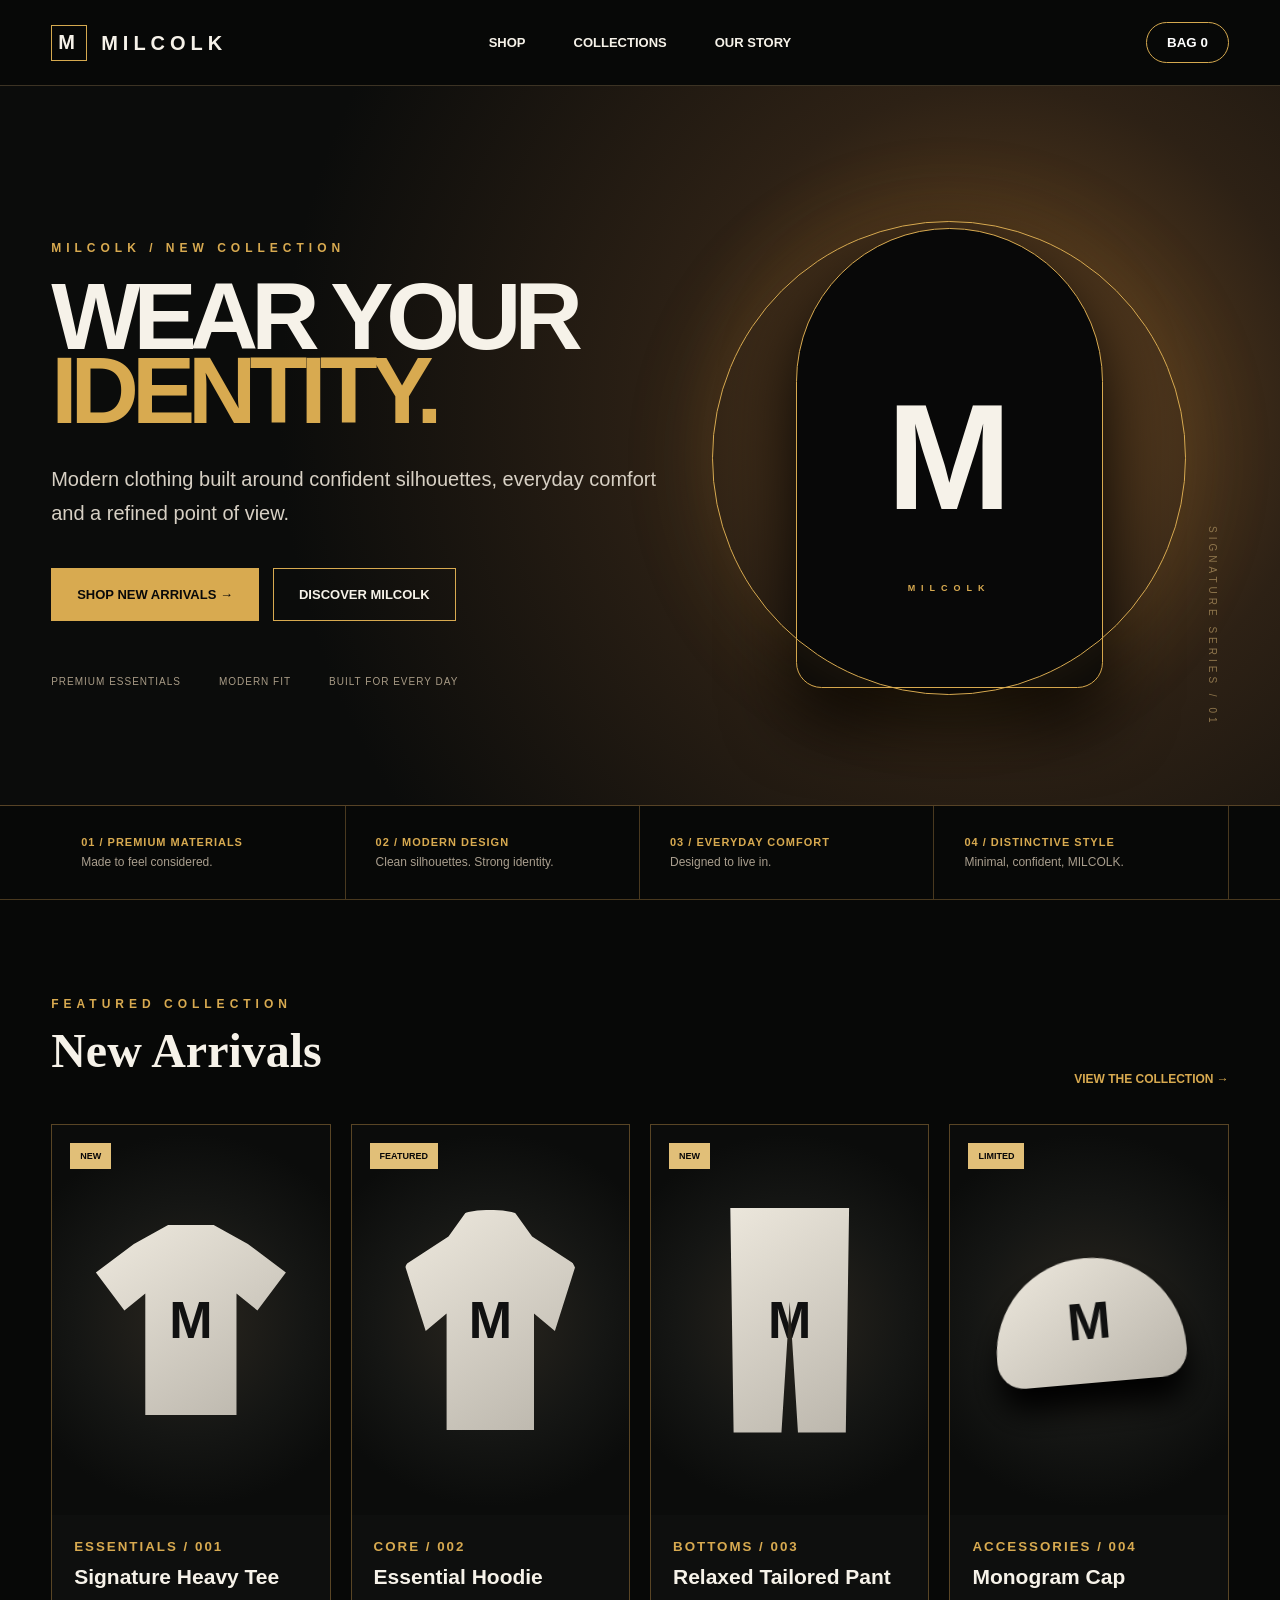
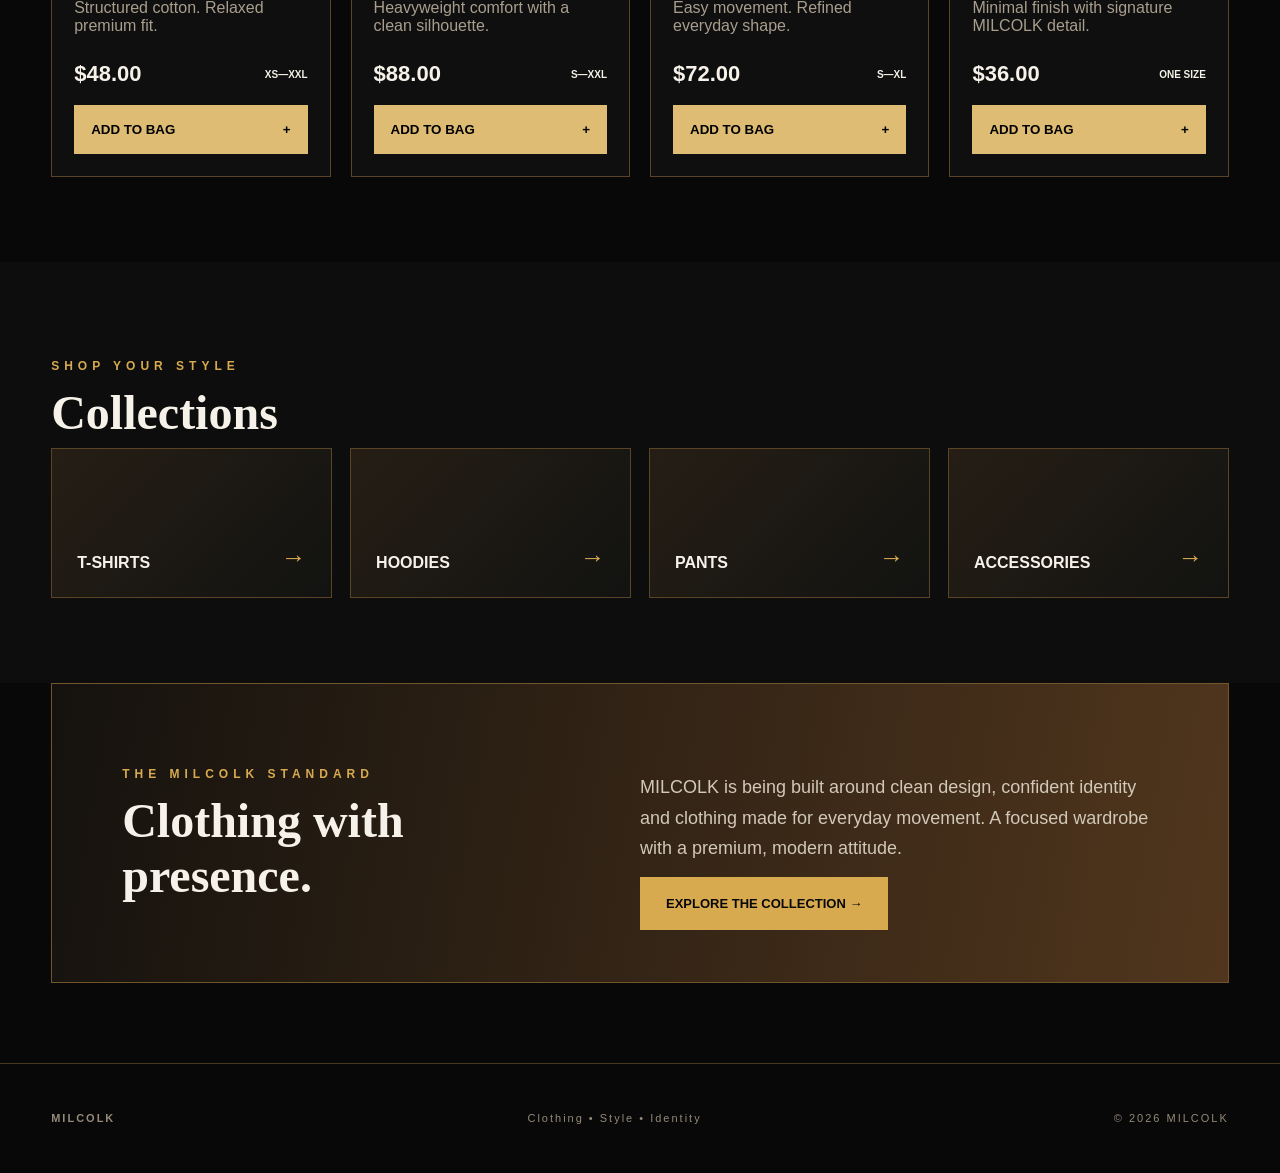
==== index.html @ 8164d114 "Add files via upload" ====
<!doctype html>
<html lang="en">
<head>
<meta charset="utf-8">
<meta name="viewport" content="width=device-width,initial-scale=1">
<title>MILCOLK — Clothing for a Brighter You</title>
<link rel="stylesheet" href="styles.css">
</head>
<body>
<header class="top">
  <a class="brand" href="#"><span>M</span>MILCOLK</a>
  <nav><a href="#shop">SHOP</a><a href="#collections">COLLECTIONS</a><a href="#story">OUR STORY</a></nav>
  <button class="bag">BAG <b id="bagCount">0</b></button>
</header>

<main>
<section class="hero">
  <div class="hero-copy">
    <p class="eyebrow">MILCOLK / NEW COLLECTION</p>
    <h1>WEAR YOUR<br><em>IDENTITY.</em></h1>
    <p class="lead">Modern clothing built around confident silhouettes, everyday comfort and a refined point of view.</p>
    <div class="actions"><a href="#shop" class="primary">SHOP NEW ARRIVALS →</a><a href="#story" class="secondary">DISCOVER MILCOLK</a></div>
    <div class="micro"><span>PREMIUM ESSENTIALS</span><span>MODERN FIT</span><span>BUILT FOR EVERY DAY</span></div>
  </div>
  <div class="hero-art"><div class="halo"></div><div class="monogram">M<small>MILCOLK</small></div><div class="vertical">SIGNATURE SERIES / 01</div></div>
</section>

<section class="benefits">
 <div><b>01 / PREMIUM MATERIALS</b><span>Made to feel considered.</span></div>
 <div><b>02 / MODERN DESIGN</b><span>Clean silhouettes. Strong identity.</span></div>
 <div><b>03 / EVERYDAY COMFORT</b><span>Designed to live in.</span></div>
 <div><b>04 / DISTINCTIVE STYLE</b><span>Minimal, confident, MILCOLK.</span></div>
</section>

<section id="shop" class="shop section">
 <div class="section-head"><div><p class="eyebrow">FEATURED COLLECTION</p><h2>New Arrivals</h2></div><a href="#collections">VIEW THE COLLECTION →</a></div>
 <div class="products">
  <article class="card"><div class="visual"><i>NEW</i><div class="garment tee"><b>M</b></div></div><div class="info"><small>ESSENTIALS / 001</small><h3>Signature Heavy Tee</h3><p>Structured cotton. Relaxed premium fit.</p><div class="price"><b>$48.00</b><span>XS—XXL</span></div><button class="add">ADD TO BAG <b>+</b></button></div></article>
  <article class="card"><div class="visual"><i>FEATURED</i><div class="garment hoodie"><b>M</b></div></div><div class="info"><small>CORE / 002</small><h3>Essential Hoodie</h3><p>Heavyweight comfort with a clean silhouette.</p><div class="price"><b>$88.00</b><span>S—XXL</span></div><button class="add">ADD TO BAG <b>+</b></button></div></article>
  <article class="card"><div class="visual"><i>NEW</i><div class="garment pants"><b>M</b></div></div><div class="info"><small>BOTTOMS / 003</small><h3>Relaxed Tailored Pant</h3><p>Easy movement. Refined everyday shape.</p><div class="price"><b>$72.00</b><span>S—XL</span></div><button class="add">ADD TO BAG <b>+</b></button></div></article>
  <article class="card"><div class="visual"><i>LIMITED</i><div class="garment cap"><b>M</b></div></div><div class="info"><small>ACCESSORIES / 004</small><h3>Monogram Cap</h3><p>Minimal finish with signature MILCOLK detail.</p><div class="price"><b>$36.00</b><span>ONE SIZE</span></div><button class="add">ADD TO BAG <b>+</b></button></div></article>
 </div>
</section>

<section id="collections" class="collections section">
 <p class="eyebrow">SHOP YOUR STYLE</p><h2>Collections</h2>
 <div class="collection-grid"><a>T-SHIRTS <span>→</span></a><a>HOODIES <span>→</span></a><a>PANTS <span>→</span></a><a>ACCESSORIES <span>→</span></a></div>
</section>

<section id="story" class="story section">
 <div><p class="eyebrow">THE MILCOLK STANDARD</p><h2>Clothing with<br>presence.</h2></div>
 <div><p>MILCOLK is being built around clean design, confident identity and clothing made for everyday movement. A focused wardrobe with a premium, modern attitude.</p><a href="#shop" class="primary">EXPLORE THE COLLECTION →</a></div>
</section>
</main>

<footer><b>MILCOLK</b><span>Clothing • Style • Identity</span><span>© 2026 MILCOLK</span></footer>
<script src="script.js"></script>
</body>
</html>
---- styles.css ----
*{box-sizing:border-box}html{scroll-behavior:smooth}body{margin:0;background:#070807;color:#f6f2e9;font-family:Arial,Helvetica,sans-serif}a{color:inherit;text-decoration:none}.top{height:86px;padding:0 4vw;display:grid;grid-template-columns:1fr auto 1fr;align-items:center;border-bottom:1px solid #3c3324;background:#070807;position:sticky;top:0;z-index:20}.brand{font-weight:900;letter-spacing:5px;font-size:20px}.brand span{display:inline-grid;place-items:center;width:36px;height:36px;border:1px solid #d5a94f;margin-right:14px}.top nav{display:flex;gap:48px;font-size:13px;font-weight:900}.bag{justify-self:end;background:transparent;border:1px solid #d5a94f;color:#fff;border-radius:30px;padding:12px 20px;font-weight:900}.hero{min-height:720px;display:grid;grid-template-columns:1.05fr .95fr;background:radial-gradient(circle at 78% 45%,#6a4823 0,#2d2115 30%,#0b0c0b 67%);border-bottom:1px solid #574326;padding:80px 4vw 55px}.hero-copy{align-self:center;max-width:900px}.eyebrow{color:#d8aa50;letter-spacing:5px;font-weight:900;font-size:12px}.hero h1{font-size:clamp(70px,7.4vw,150px);line-height:.78;margin:25px 0 35px;letter-spacing:-7px}.hero h1 em{color:#d8aa50;font-style:normal}.lead{font-size:20px;line-height:1.7;max-width:690px;color:#d7d0c4}.actions{display:flex;gap:14px;margin-top:38px}.primary,.secondary{padding:18px 25px;font-weight:900;font-size:13px;border:1px solid #d8aa50}.primary{background:#d8aa50;color:#090909}.micro{display:flex;gap:38px;margin-top:55px;font-size:10px;color:#a89b86;letter-spacing:1px}.hero-art{position:relative;display:grid;place-items:center;min-height:520px}.halo{position:absolute;width:min(37vw,590px);aspect-ratio:1;border:1px solid #d8aa50;border-radius:50%;box-shadow:0 0 90px #b1772633}.monogram{width:min(24vw,360px);height:min(36vw,500px);max-height:500px;border:1px solid #d8aa50;border-radius:180px 180px 30px 30px;background:#080808;display:grid;place-items:center;font-size:150px;font-weight:900;box-shadow:0 30px 70px #000}.monogram small{position:absolute;margin-top:260px;color:#d8aa50;font-size:9px;letter-spacing:6px}.vertical{position:absolute;right:2%;bottom:4%;writing-mode:vertical-rl;color:#8e754c;font-size:10px;letter-spacing:4px}.benefits{display:grid;grid-template-columns:repeat(4,1fr);padding:0 4vw;border-bottom:1px solid #49391f}.benefits div{padding:30px;border-right:1px solid #49391f}.benefits b{display:block;color:#d8aa50;font-size:11px;letter-spacing:1px}.benefits span{display:block;margin-top:7px;color:#a99e8e;font-size:12px}.section{padding:85px 4vw}.section-head{display:flex;align-items:end;justify-content:space-between;margin-bottom:38px}.section h2{font-family:Georgia,serif;font-size:48px;margin:8px 0}.section-head>a{color:#d8aa50;font-size:12px;font-weight:900}.products{display:grid;grid-template-columns:repeat(4,1fr);gap:20px}.card{border:1px solid #594525;background:#0e0f0e;min-width:0}.visual{height:390px;background:radial-gradient(circle,#2a261f 0,#151614 48%,#0b0c0b 78%);position:relative;display:grid;place-items:center;overflow:hidden}.visual i{position:absolute;left:18px;top:18px;background:#e1bf78;color:#080808;font-style:normal;font-weight:900;font-size:9px;padding:8px 10px}.garment{display:grid;place-items:center;background:linear-gradient(145deg,#eee9de,#b9b4aa);color:#111;filter:drop-shadow(0 24px 15px #000);font-size:52px;font-weight:900}.tee{width:190px;height:190px;clip-path:polygon(20% 10%,38% 0,62% 0,80% 10%,100% 25%,85% 45%,74% 36%,74% 100%,26% 100%,26% 36%,15% 45%,0 25%)}.hoodie{width:190px;height:220px;border-radius:48% 48% 12% 12%;clip-path:polygon(28% 12%,38% 0,62% 0,72% 12%,95% 25%,84% 55%,73% 47%,73% 100%,27% 100%,27% 47%,16% 55%,5% 25%)}.pants{width:165px;height:225px;clip-path:polygon(14% 0,86% 0,84% 100%,55% 100%,50% 42%,45% 100%,16% 100%)}.cap{width:190px;height:125px;border-radius:100px 100px 28px 28px;transform:rotate(-5deg)}.info{padding:22px}.info small{color:#d8aa50;font-weight:900;letter-spacing:2px}.info h3{font-size:21px;margin:10px 0}.info p{color:#a99e8e;min-height:38px;margin:0 0 24px}.price{display:flex;justify-content:space-between;align-items:center;font-size:22px}.price span{font-size:10px;font-weight:900}.add{width:100%;margin-top:18px;padding:17px;background:#dfbc73;border:0;font-weight:900;display:flex;justify-content:space-between;cursor:pointer}.collections{background:#0c0d0c}.collection-grid{display:grid;grid-template-columns:repeat(4,1fr);gap:18px}.collection-grid a{height:150px;border:1px solid #594525;background:linear-gradient(135deg,#261e15,#121311);display:flex;align-items:end;justify-content:space-between;padding:25px;font-weight:900}.collection-grid span{color:#d8aa50;font-size:25px}.story{margin:0 4vw 80px;padding:70px;background:linear-gradient(100deg,#15120e,#51361d);border:1px solid #72552b;display:grid;grid-template-columns:1fr 1fr;align-items:center}.story p:not(.eyebrow){font-size:18px;line-height:1.7;color:#d1c8b8;margin-bottom:30px}footer{height:110px;border-top:1px solid #49391f;padding:0 4vw;display:flex;align-items:center;justify-content:space-between;color:#958a79;font-size:11px;letter-spacing:2px}
@media(max-width:1050px){.hero{grid-template-columns:1fr;min-height:auto}.hero-art{min-height:450px}.halo{width:430px}.monogram{width:280px;height:390px}.products{grid-template-columns:repeat(2,1fr)}.benefits{grid-template-columns:repeat(2,1fr)}}
@media(max-width:650px){.top{grid-template-columns:1fr auto;height:72px}.top nav{display:none}.hero{padding-top:55px}.hero h1{font-size:58px;letter-spacing:-3px}.hero-art{min-height:360px}.halo{width:310px}.monogram{width:200px;height:290px;font-size:95px}.monogram small{margin-top:170px}.micro{flex-wrap:wrap}.benefits,.products,.collection-grid,.story{grid-template-columns:1fr}.visual{height:360px}.section{padding:60px 5vw}.story{margin:0 5vw 50px;padding:38px 25px}.section h2{font-size:38px}.section-head{align-items:start}.section-head>a{margin-top:18px}footer{height:auto;padding:30px 5vw;gap:18px;flex-direction:column;align-items:start}}
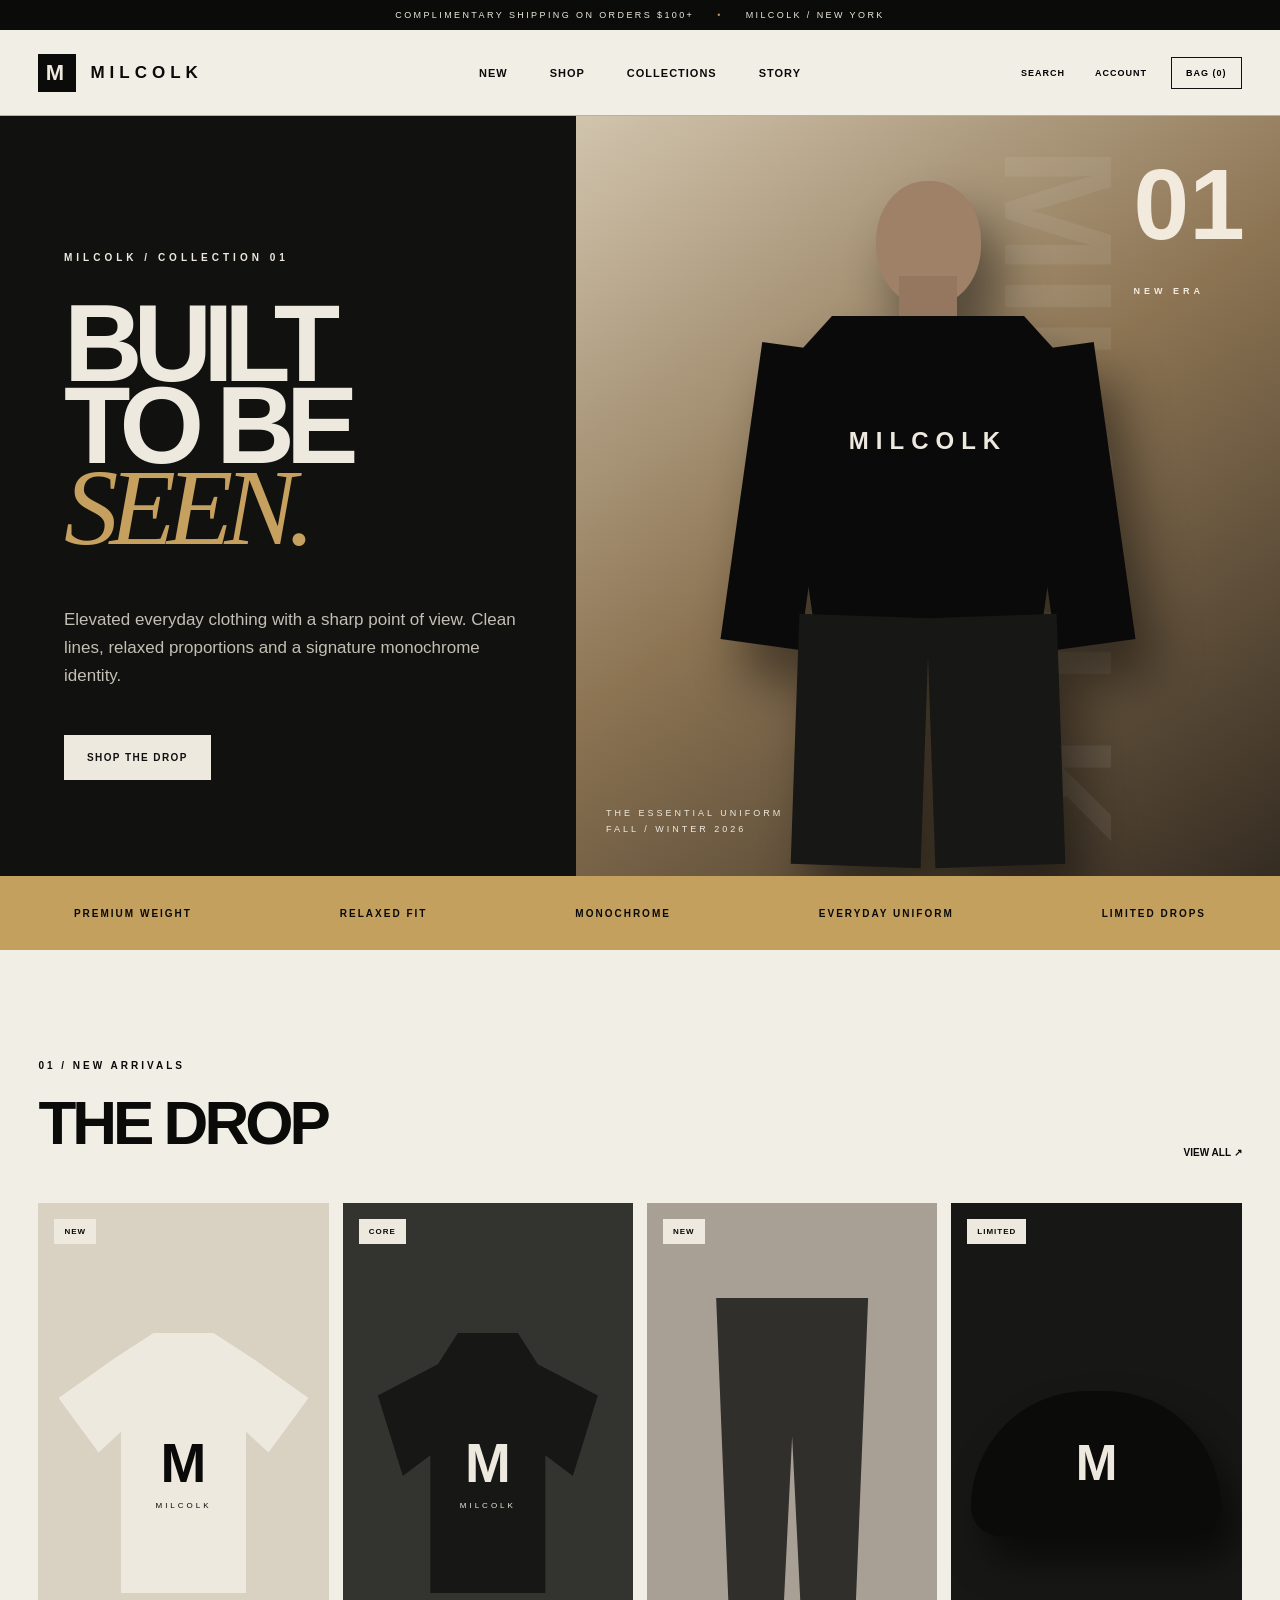
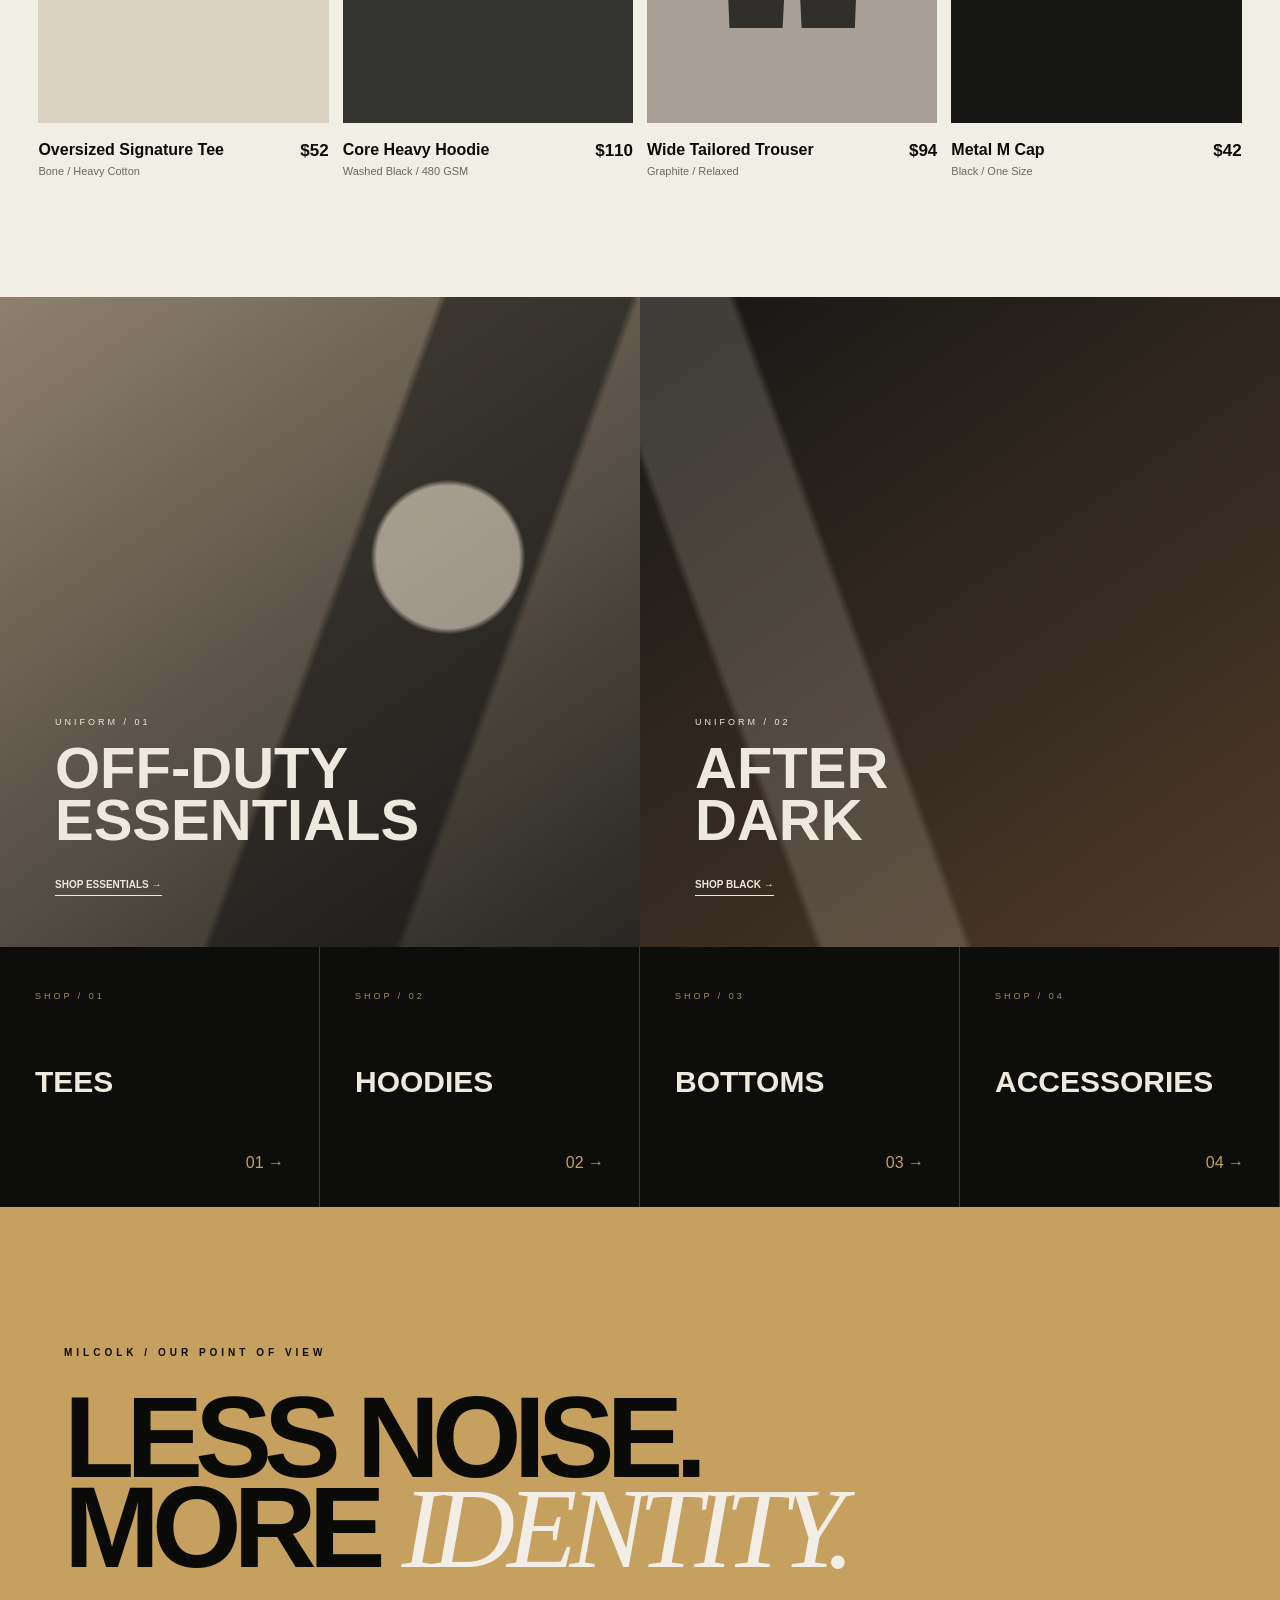
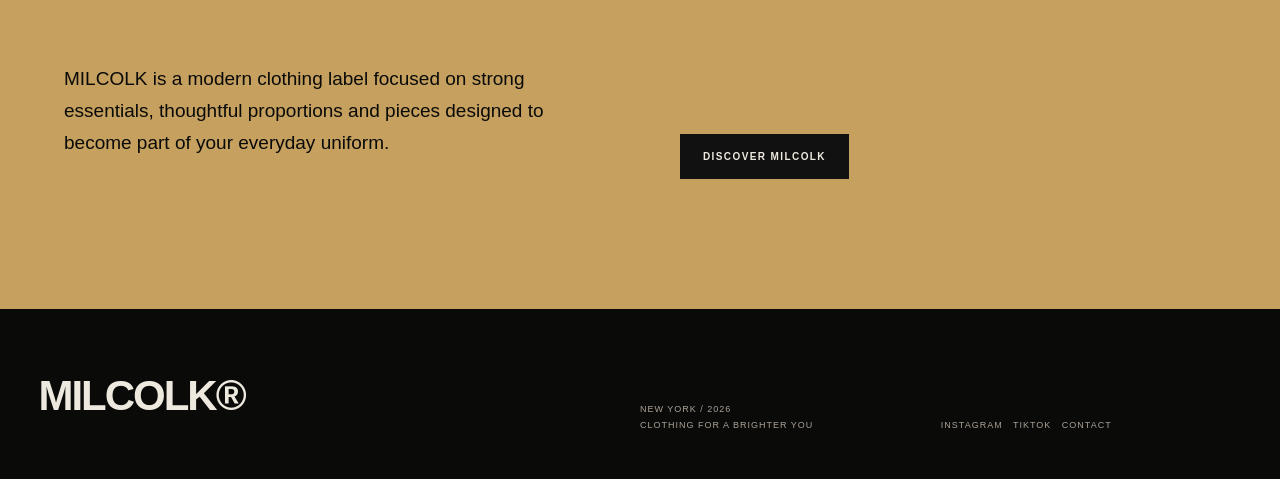
==== commit d67fdd19: "Add files via upload" ====
--- a/index.html
+++ b/index.html
@@ -1,59 +1,66 @@
 <!doctype html>
 <html lang="en">
 <head>
-<meta charset="utf-8">
-<meta name="viewport" content="width=device-width,initial-scale=1">
+<meta charset="utf-8"><meta name="viewport" content="width=device-width,initial-scale=1">
 <title>MILCOLK — Clothing for a Brighter You</title>
 <link rel="stylesheet" href="styles.css">
 </head>
 <body>
-<header class="top">
-  <a class="brand" href="#"><span>M</span>MILCOLK</a>
-  <nav><a href="#shop">SHOP</a><a href="#collections">COLLECTIONS</a><a href="#story">OUR STORY</a></nav>
-  <button class="bag">BAG <b id="bagCount">0</b></button>
+<div class="announce">COMPLIMENTARY SHIPPING ON ORDERS $100+ <span>•</span> MILCOLK / NEW YORK</div>
+<header>
+<a class="logo" href="#"><b>M</b><span>MILCOLK</span></a>
+<nav><a href="#new">NEW</a><a href="#shop">SHOP</a><a href="#collection">COLLECTIONS</a><a href="#story">STORY</a></nav>
+<div class="tools"><button>SEARCH</button><button>ACCOUNT</button><button class="cart">BAG (<span id="count">0</span>)</button></div>
 </header>
 
 <main>
-<section class="hero">
-  <div class="hero-copy">
-    <p class="eyebrow">MILCOLK / NEW COLLECTION</p>
-    <h1>WEAR YOUR<br><em>IDENTITY.</em></h1>
-    <p class="lead">Modern clothing built around confident silhouettes, everyday comfort and a refined point of view.</p>
-    <div class="actions"><a href="#shop" class="primary">SHOP NEW ARRIVALS →</a><a href="#story" class="secondary">DISCOVER MILCOLK</a></div>
-    <div class="micro"><span>PREMIUM ESSENTIALS</span><span>MODERN FIT</span><span>BUILT FOR EVERY DAY</span></div>
-  </div>
-  <div class="hero-art"><div class="halo"></div><div class="monogram">M<small>MILCOLK</small></div><div class="vertical">SIGNATURE SERIES / 01</div></div>
+<section class="campaign">
+<div class="campaign-copy">
+<p class="kicker">MILCOLK / COLLECTION 01</p>
+<h1>BUILT<br>TO BE<br><i>SEEN.</i></h1>
+<p class="intro">Elevated everyday clothing with a sharp point of view. Clean lines, relaxed proportions and a signature monochrome identity.</p>
+<a class="cta light" href="#new">SHOP THE DROP</a>
+</div>
+<div class="campaign-photo">
+<div class="model">
+<div class="head"></div><div class="neck"></div><div class="torso"><span>MILCOLK</span></div><div class="arm a"></div><div class="arm b"></div><div class="leg l"></div><div class="leg r"></div>
+</div>
+<div class="stamp">01<br><small>NEW ERA</small></div>
+<p class="photo-caption">THE ESSENTIAL UNIFORM<br>FALL / WINTER 2026</p>
+</div>
 </section>
 
-<section class="benefits">
- <div><b>01 / PREMIUM MATERIALS</b><span>Made to feel considered.</span></div>
- <div><b>02 / MODERN DESIGN</b><span>Clean silhouettes. Strong identity.</span></div>
- <div><b>03 / EVERYDAY COMFORT</b><span>Designed to live in.</span></div>
- <div><b>04 / DISTINCTIVE STYLE</b><span>Minimal, confident, MILCOLK.</span></div>
+<section class="ticker"><span>PREMIUM WEIGHT</span><span>RELAXED FIT</span><span>MONOCHROME</span><span>EVERYDAY UNIFORM</span><span>LIMITED DROPS</span></section>
+
+<section id="new" class="editorial">
+<div class="section-title"><p>01 / NEW ARRIVALS</p><h2>THE DROP</h2><a href="#shop">VIEW ALL ↗</a></div>
+<div class="product-grid">
+<article class="product"><div class="product-img cream"><span class="tag">NEW</span><div class="shirt"><b>M</b><small>MILCOLK</small></div><button class="quick">QUICK ADD +</button></div><div class="meta"><div><h3>Oversized Signature Tee</h3><p>Bone / Heavy Cotton</p></div><b>$52</b></div></article>
+<article class="product"><div class="product-img charcoal"><span class="tag">CORE</span><div class="hood"><b>M</b><small>MILCOLK</small></div><button class="quick">QUICK ADD +</button></div><div class="meta"><div><h3>Core Heavy Hoodie</h3><p>Washed Black / 480 GSM</p></div><b>$110</b></div></article>
+<article class="product"><div class="product-img stone"><span class="tag">NEW</span><div class="trouser"></div><button class="quick">QUICK ADD +</button></div><div class="meta"><div><h3>Wide Tailored Trouser</h3><p>Graphite / Relaxed</p></div><b>$94</b></div></article>
+<article class="product"><div class="product-img black"><span class="tag">LIMITED</span><div class="capshape"><b>M</b></div><button class="quick">QUICK ADD +</button></div><div class="meta"><div><h3>Metal M Cap</h3><p>Black / One Size</p></div><b>$42</b></div></article>
+</div>
 </section>
 
-<section id="shop" class="shop section">
- <div class="section-head"><div><p class="eyebrow">FEATURED COLLECTION</p><h2>New Arrivals</h2></div><a href="#collections">VIEW THE COLLECTION →</a></div>
- <div class="products">
-  <article class="card"><div class="visual"><i>NEW</i><div class="garment tee"><b>M</b></div></div><div class="info"><small>ESSENTIALS / 001</small><h3>Signature Heavy Tee</h3><p>Structured cotton. Relaxed premium fit.</p><div class="price"><b>$48.00</b><span>XS—XXL</span></div><button class="add">ADD TO BAG <b>+</b></button></div></article>
-  <article class="card"><div class="visual"><i>FEATURED</i><div class="garment hoodie"><b>M</b></div></div><div class="info"><small>CORE / 002</small><h3>Essential Hoodie</h3><p>Heavyweight comfort with a clean silhouette.</p><div class="price"><b>$88.00</b><span>S—XXL</span></div><button class="add">ADD TO BAG <b>+</b></button></div></article>
-  <article class="card"><div class="visual"><i>NEW</i><div class="garment pants"><b>M</b></div></div><div class="info"><small>BOTTOMS / 003</small><h3>Relaxed Tailored Pant</h3><p>Easy movement. Refined everyday shape.</p><div class="price"><b>$72.00</b><span>S—XL</span></div><button class="add">ADD TO BAG <b>+</b></button></div></article>
-  <article class="card"><div class="visual"><i>LIMITED</i><div class="garment cap"><b>M</b></div></div><div class="info"><small>ACCESSORIES / 004</small><h3>Monogram Cap</h3><p>Minimal finish with signature MILCOLK detail.</p><div class="price"><b>$36.00</b><span>ONE SIZE</span></div><button class="add">ADD TO BAG <b>+</b></button></div></article>
- </div>
+<section id="collection" class="split">
+<div class="look one"><div class="look-copy"><p>UNIFORM / 01</p><h2>OFF-DUTY<br>ESSENTIALS</h2><a href="#shop">SHOP ESSENTIALS →</a></div></div>
+<div class="look two"><div class="look-copy"><p>UNIFORM / 02</p><h2>AFTER<br>DARK</h2><a href="#shop">SHOP BLACK →</a></div></div>
 </section>
 
-<section id="collections" class="collections section">
- <p class="eyebrow">SHOP YOUR STYLE</p><h2>Collections</h2>
- <div class="collection-grid"><a>T-SHIRTS <span>→</span></a><a>HOODIES <span>→</span></a><a>PANTS <span>→</span></a><a>ACCESSORIES <span>→</span></a></div>
+<section id="shop" class="categories">
+<div><p>SHOP / 01</p><h3>TEES</h3><span>01 →</span></div>
+<div><p>SHOP / 02</p><h3>HOODIES</h3><span>02 →</span></div>
+<div><p>SHOP / 03</p><h3>BOTTOMS</h3><span>03 →</span></div>
+<div><p>SHOP / 04</p><h3>ACCESSORIES</h3><span>04 →</span></div>
 </section>
 
-<section id="story" class="story section">
- <div><p class="eyebrow">THE MILCOLK STANDARD</p><h2>Clothing with<br>presence.</h2></div>
- <div><p>MILCOLK is being built around clean design, confident identity and clothing made for everyday movement. A focused wardrobe with a premium, modern attitude.</p><a href="#shop" class="primary">EXPLORE THE COLLECTION →</a></div>
+<section id="story" class="manifesto">
+<p class="kicker">MILCOLK / OUR POINT OF VIEW</p>
+<h2>LESS NOISE.<br>MORE <i>IDENTITY.</i></h2>
+<div class="manifesto-bottom"><p>MILCOLK is a modern clothing label focused on strong essentials, thoughtful proportions and pieces designed to become part of your everyday uniform.</p><a class="cta dark" href="#new">DISCOVER MILCOLK</a></div>
 </section>
 </main>
 
-<footer><b>MILCOLK</b><span>Clothing • Style • Identity</span><span>© 2026 MILCOLK</span></footer>
+<footer><div class="footer-logo">MILCOLK®</div><div>NEW YORK / 2026<br>CLOTHING FOR A BRIGHTER YOU</div><div>INSTAGRAM &nbsp; TIKTOK &nbsp; CONTACT</div></footer>
 <script src="script.js"></script>
-</body>
-</html>+</body></html>
--- a/styles.css
+++ b/styles.css
@@ -1,3 +1,3 @@
-*{box-sizing:border-box}html{scroll-behavior:smooth}body{margin:0;background:#070807;color:#f6f2e9;font-family:Arial,Helvetica,sans-serif}a{color:inherit;text-decoration:none}.top{height:86px;padding:0 4vw;display:grid;grid-template-columns:1fr auto 1fr;align-items:center;border-bottom:1px solid #3c3324;background:#070807;position:sticky;top:0;z-index:20}.brand{font-weight:900;letter-spacing:5px;font-size:20px}.brand span{display:inline-grid;place-items:center;width:36px;height:36px;border:1px solid #d5a94f;margin-right:14px}.top nav{display:flex;gap:48px;font-size:13px;font-weight:900}.bag{justify-self:end;background:transparent;border:1px solid #d5a94f;color:#fff;border-radius:30px;padding:12px 20px;font-weight:900}.hero{min-height:720px;display:grid;grid-template-columns:1.05fr .95fr;background:radial-gradient(circle at 78% 45%,#6a4823 0,#2d2115 30%,#0b0c0b 67%);border-bottom:1px solid #574326;padding:80px 4vw 55px}.hero-copy{align-self:center;max-width:900px}.eyebrow{color:#d8aa50;letter-spacing:5px;font-weight:900;font-size:12px}.hero h1{font-size:clamp(70px,7.4vw,150px);line-height:.78;margin:25px 0 35px;letter-spacing:-7px}.hero h1 em{color:#d8aa50;font-style:normal}.lead{font-size:20px;line-height:1.7;max-width:690px;color:#d7d0c4}.actions{display:flex;gap:14px;margin-top:38px}.primary,.secondary{padding:18px 25px;font-weight:900;font-size:13px;border:1px solid #d8aa50}.primary{background:#d8aa50;color:#090909}.micro{display:flex;gap:38px;margin-top:55px;font-size:10px;color:#a89b86;letter-spacing:1px}.hero-art{position:relative;display:grid;place-items:center;min-height:520px}.halo{position:absolute;width:min(37vw,590px);aspect-ratio:1;border:1px solid #d8aa50;border-radius:50%;box-shadow:0 0 90px #b1772633}.monogram{width:min(24vw,360px);height:min(36vw,500px);max-height:500px;border:1px solid #d8aa50;border-radius:180px 180px 30px 30px;background:#080808;display:grid;place-items:center;font-size:150px;font-weight:900;box-shadow:0 30px 70px #000}.monogram small{position:absolute;margin-top:260px;color:#d8aa50;font-size:9px;letter-spacing:6px}.vertical{position:absolute;right:2%;bottom:4%;writing-mode:vertical-rl;color:#8e754c;font-size:10px;letter-spacing:4px}.benefits{display:grid;grid-template-columns:repeat(4,1fr);padding:0 4vw;border-bottom:1px solid #49391f}.benefits div{padding:30px;border-right:1px solid #49391f}.benefits b{display:block;color:#d8aa50;font-size:11px;letter-spacing:1px}.benefits span{display:block;margin-top:7px;color:#a99e8e;font-size:12px}.section{padding:85px 4vw}.section-head{display:flex;align-items:end;justify-content:space-between;margin-bottom:38px}.section h2{font-family:Georgia,serif;font-size:48px;margin:8px 0}.section-head>a{color:#d8aa50;font-size:12px;font-weight:900}.products{display:grid;grid-template-columns:repeat(4,1fr);gap:20px}.card{border:1px solid #594525;background:#0e0f0e;min-width:0}.visual{height:390px;background:radial-gradient(circle,#2a261f 0,#151614 48%,#0b0c0b 78%);position:relative;display:grid;place-items:center;overflow:hidden}.visual i{position:absolute;left:18px;top:18px;background:#e1bf78;color:#080808;font-style:normal;font-weight:900;font-size:9px;padding:8px 10px}.garment{display:grid;place-items:center;background:linear-gradient(145deg,#eee9de,#b9b4aa);color:#111;filter:drop-shadow(0 24px 15px #000);font-size:52px;font-weight:900}.tee{width:190px;height:190px;clip-path:polygon(20% 10%,38% 0,62% 0,80% 10%,100% 25%,85% 45%,74% 36%,74% 100%,26% 100%,26% 36%,15% 45%,0 25%)}.hoodie{width:190px;height:220px;border-radius:48% 48% 12% 12%;clip-path:polygon(28% 12%,38% 0,62% 0,72% 12%,95% 25%,84% 55%,73% 47%,73% 100%,27% 100%,27% 47%,16% 55%,5% 25%)}.pants{width:165px;height:225px;clip-path:polygon(14% 0,86% 0,84% 100%,55% 100%,50% 42%,45% 100%,16% 100%)}.cap{width:190px;height:125px;border-radius:100px 100px 28px 28px;transform:rotate(-5deg)}.info{padding:22px}.info small{color:#d8aa50;font-weight:900;letter-spacing:2px}.info h3{font-size:21px;margin:10px 0}.info p{color:#a99e8e;min-height:38px;margin:0 0 24px}.price{display:flex;justify-content:space-between;align-items:center;font-size:22px}.price span{font-size:10px;font-weight:900}.add{width:100%;margin-top:18px;padding:17px;background:#dfbc73;border:0;font-weight:900;display:flex;justify-content:space-between;cursor:pointer}.collections{background:#0c0d0c}.collection-grid{display:grid;grid-template-columns:repeat(4,1fr);gap:18px}.collection-grid a{height:150px;border:1px solid #594525;background:linear-gradient(135deg,#261e15,#121311);display:flex;align-items:end;justify-content:space-between;padding:25px;font-weight:900}.collection-grid span{color:#d8aa50;font-size:25px}.story{margin:0 4vw 80px;padding:70px;background:linear-gradient(100deg,#15120e,#51361d);border:1px solid #72552b;display:grid;grid-template-columns:1fr 1fr;align-items:center}.story p:not(.eyebrow){font-size:18px;line-height:1.7;color:#d1c8b8;margin-bottom:30px}footer{height:110px;border-top:1px solid #49391f;padding:0 4vw;display:flex;align-items:center;justify-content:space-between;color:#958a79;font-size:11px;letter-spacing:2px}
-@media(max-width:1050px){.hero{grid-template-columns:1fr;min-height:auto}.hero-art{min-height:450px}.halo{width:430px}.monogram{width:280px;height:390px}.products{grid-template-columns:repeat(2,1fr)}.benefits{grid-template-columns:repeat(2,1fr)}}
-@media(max-width:650px){.top{grid-template-columns:1fr auto;height:72px}.top nav{display:none}.hero{padding-top:55px}.hero h1{font-size:58px;letter-spacing:-3px}.hero-art{min-height:360px}.halo{width:310px}.monogram{width:200px;height:290px;font-size:95px}.monogram small{margin-top:170px}.micro{flex-wrap:wrap}.benefits,.products,.collection-grid,.story{grid-template-columns:1fr}.visual{height:360px}.section{padding:60px 5vw}.story{margin:0 5vw 50px;padding:38px 25px}.section h2{font-size:38px}.section-head{align-items:start}.section-head>a{margin-top:18px}footer{height:auto;padding:30px 5vw;gap:18px;flex-direction:column;align-items:start}}
+*{box-sizing:border-box}html{scroll-behavior:smooth}body{margin:0;background:#f1eee6;color:#0a0a09;font-family:Arial,Helvetica,sans-serif}a{text-decoration:none;color:inherit}.announce{height:30px;background:#0b0b0a;color:#eee9df;text-align:center;font-size:9px;letter-spacing:2.4px;padding:10px}.announce span{margin:0 18px;color:#b69252}header{height:86px;padding:0 3vw;display:grid;grid-template-columns:1fr auto 1fr;align-items:center;background:#f1eee6;border-bottom:1px solid #b9b2a4;position:sticky;top:0;z-index:50}.logo{display:flex;align-items:center;gap:14px;font-weight:900;letter-spacing:5px;font-size:17px}.logo b{width:38px;height:38px;background:#0b0b0a;color:#eee9df;display:grid;place-items:center;font-size:22px}nav{display:flex;gap:42px;font-size:11px;font-weight:900;letter-spacing:1px}.tools{justify-self:end;display:flex;gap:18px}.tools button{border:0;background:none;font-size:9px;font-weight:900;letter-spacing:1px}.cart{border:1px solid #111!important;padding:10px 14px!important}.campaign{min-height:760px;display:grid;grid-template-columns:45% 55%;background:#11110f;color:#eee9df}.campaign-copy{padding:90px 3vw 60px 5vw;display:flex;flex-direction:column;justify-content:center}.kicker{font-size:10px;font-weight:900;letter-spacing:4px}.campaign h1{font-size:clamp(86px,8.5vw,168px);line-height:.75;letter-spacing:-9px;margin:30px 0 40px}.campaign h1 i,.manifesto h2 i{font-family:Georgia,serif;font-weight:400;color:#c5a05e}.intro{font-size:17px;line-height:1.65;max-width:560px;color:#c4bfb4}.cta{display:inline-block;width:max-content;padding:17px 23px;font-size:10px;font-weight:900;letter-spacing:1.4px;margin-top:28px}.cta.light{background:#eee9df;color:#111}.cta.dark{background:#111;color:#eee9df}.campaign-photo{position:relative;overflow:hidden;background:linear-gradient(145deg,#d1c4ad 0,#8c7453 48%,#352c22 100%);display:grid;place-items:center}.campaign-photo:before{content:"MILCOLK";position:absolute;font-size:12vw;font-weight:900;color:#ffffff12;transform:rotate(90deg);right:-10vw}.model{position:relative;width:390px;height:650px;filter:drop-shadow(20px 35px 25px #0007)}.head{position:absolute;width:105px;height:125px;border-radius:48%;background:#9e8166;left:143px;top:10px}.neck{position:absolute;width:58px;height:60px;background:#95775f;left:166px;top:105px}.torso{position:absolute;width:300px;height:330px;background:#0a0a0a;left:45px;top:145px;clip-path:polygon(18% 0,82% 0,100% 18%,87% 100%,13% 100%,0 18%);display:grid;place-items:center;color:#eee9df;font-size:24px;font-weight:900;letter-spacing:7px}.torso span{margin-top:-80px}.arm{position:absolute;width:80px;height:300px;background:#0a0a0a;top:175px}.arm.a{left:8px;transform:rotate(8deg)}.arm.b{right:8px;transform:rotate(-8deg)}.leg{position:absolute;width:130px;height:250px;background:#171715;top:445px}.leg.l{left:62px;transform:rotate(2deg)}.leg.r{right:62px;transform:rotate(-2deg)}.stamp{position:absolute;right:5%;top:8%;font-size:100px;font-weight:900;line-height:.55;color:#f2eadc}.stamp small{font-size:9px;letter-spacing:4px}.photo-caption{position:absolute;bottom:30px;left:30px;font-size:9px;letter-spacing:3px;line-height:1.7}.ticker{height:74px;background:#c4a05f;display:flex;align-items:center;justify-content:space-around;font-size:10px;font-weight:900;letter-spacing:2px}.editorial{padding:100px 3vw 120px;background:#f1eee6}.section-title{display:grid;grid-template-columns:1fr auto;align-items:end;margin-bottom:45px}.section-title p{grid-column:1;font-size:10px;letter-spacing:3px;font-weight:900}.section-title h2{font-size:62px;letter-spacing:-4px;margin:6px 0 0}.section-title a{grid-column:2;grid-row:1/3;font-size:10px;font-weight:900}.product-grid{display:grid;grid-template-columns:repeat(4,1fr);gap:14px}.product-img{height:520px;position:relative;display:grid;place-items:center;overflow:hidden}.cream{background:#d9d1c2}.charcoal{background:#333330}.stone{background:#a8a095}.black{background:#171716}.tag{position:absolute;left:16px;top:16px;background:#eee9df;padding:8px 10px;font-size:8px;font-weight:900;letter-spacing:1px}.shirt,.hood{width:250px;height:260px;background:#eee9df;display:grid;place-items:center;clip-path:polygon(22% 10%,38% 0,62% 0,78% 10%,100% 25%,84% 46%,75% 38%,75% 100%,25% 100%,25% 38%,16% 46%,0 25%);filter:drop-shadow(15px 25px 18px #0005);font-size:55px}.shirt small,.hood small{position:absolute;margin-top:85px;font-size:8px;letter-spacing:3px}.hood{background:#171716;color:#eee9df;clip-path:polygon(30% 12%,38% 0,62% 0,70% 12%,94% 24%,84% 55%,73% 47%,73% 100%,27% 100%,27% 47%,16% 55%,6% 24%)}.trouser{width:190px;height:330px;background:#302f2c;clip-path:polygon(10% 0,90% 0,83% 100%,55% 100%,50% 42%,45% 100%,17% 100%);filter:drop-shadow(15px 25px 18px #0005)}.capshape{width:250px;height:145px;background:#0b0b0a;color:#eee9df;border-radius:140px 140px 35px 35px;display:grid;place-items:center;font-size:50px;filter:drop-shadow(15px 25px 18px #0008)}.quick{position:absolute;bottom:-55px;left:0;width:100%;height:55px;background:#0b0b0a;color:#eee9df;border:0;font-weight:900;transition:.2s}.product-img:hover .quick{bottom:0}.meta{display:flex;justify-content:space-between;padding-top:18px;gap:12px}.meta h3{font-size:16px;margin:0 0 6px}.meta p{font-size:11px;color:#6d685e;margin:0}.meta>b{font-size:17px}.split{display:grid;grid-template-columns:1fr 1fr;min-height:650px}.look{position:relative;padding:55px;color:#eee9df;display:flex;align-items:end;overflow:hidden}.look:before{content:"";position:absolute;inset:0}.look.one{background:linear-gradient(145deg,#8e806d,#282723)}.look.one:before{background:radial-gradient(circle at 70% 40%,#ded6c5 0 12%,transparent 13%),linear-gradient(110deg,transparent 50%,#111 51% 72%,transparent 73%);opacity:.55}.look.two{background:linear-gradient(145deg,#171716,#4d3a29)}.look.two:before{background:linear-gradient(70deg,transparent 20%,#d7cfc0 21% 37%,transparent 38%);opacity:.2}.look-copy{position:relative;z-index:2}.look-copy p{font-size:9px;letter-spacing:3px}.look-copy h2{font-size:58px;line-height:.9;margin:15px 0 28px}.look-copy a{font-size:10px;font-weight:900;border-bottom:1px solid;padding-bottom:5px}.categories{display:grid;grid-template-columns:repeat(4,1fr);background:#0d0d0c;color:#eee9df}.categories div{height:260px;border-right:1px solid #403b32;padding:35px;display:flex;flex-direction:column;justify-content:space-between}.categories p{font-size:9px;letter-spacing:3px;color:#a58b5c}.categories h3{font-size:30px}.categories span{align-self:flex-end;color:#c5a05e}.manifesto{padding:130px 5vw;background:#c5a05e}.manifesto h2{font-size:clamp(70px,9vw,170px);line-height:.78;letter-spacing:-8px;margin:35px 0 70px}.manifesto h2 i{color:#f2eee6}.manifesto-bottom{display:grid;grid-template-columns:1fr 1fr;align-items:end;gap:80px}.manifesto-bottom p{font-size:19px;line-height:1.7;max-width:650px}footer{min-height:170px;background:#0a0a09;color:#aaa297;padding:45px 3vw;display:grid;grid-template-columns:2fr 1fr 1fr;align-items:end;font-size:9px;line-height:1.8;letter-spacing:1px}.footer-logo{font-size:42px;color:#eee9df;font-weight:900;letter-spacing:-2px}
+@media(max-width:1000px){header{grid-template-columns:1fr auto}nav{display:none}.tools button:not(.cart){display:none}.campaign{grid-template-columns:1fr}.campaign-photo{min-height:650px}.product-grid{grid-template-columns:repeat(2,1fr)}.split{grid-template-columns:1fr}.categories{grid-template-columns:repeat(2,1fr)}}
+@media(max-width:600px){.announce{font-size:7px}.campaign-copy{padding:70px 6vw}.campaign h1{font-size:70px;letter-spacing:-5px}.campaign-photo{min-height:540px}.model{transform:scale(.75)}.ticker{overflow:hidden;gap:40px;justify-content:flex-start;padding:0 25px}.ticker span:nth-child(n+4){display:none}.editorial{padding:70px 5vw}.section-title h2{font-size:45px}.product-grid{grid-template-columns:1fr}.product-img{height:470px}.split{min-height:0}.look{height:520px;padding:30px}.categories{grid-template-columns:1fr 1fr}.categories div{height:190px;padding:22px}.manifesto{padding:90px 6vw}.manifesto h2{font-size:62px;letter-spacing:-4px}.manifesto-bottom{grid-template-columns:1fr;gap:15px}footer{grid-template-columns:1fr;gap:30px}}
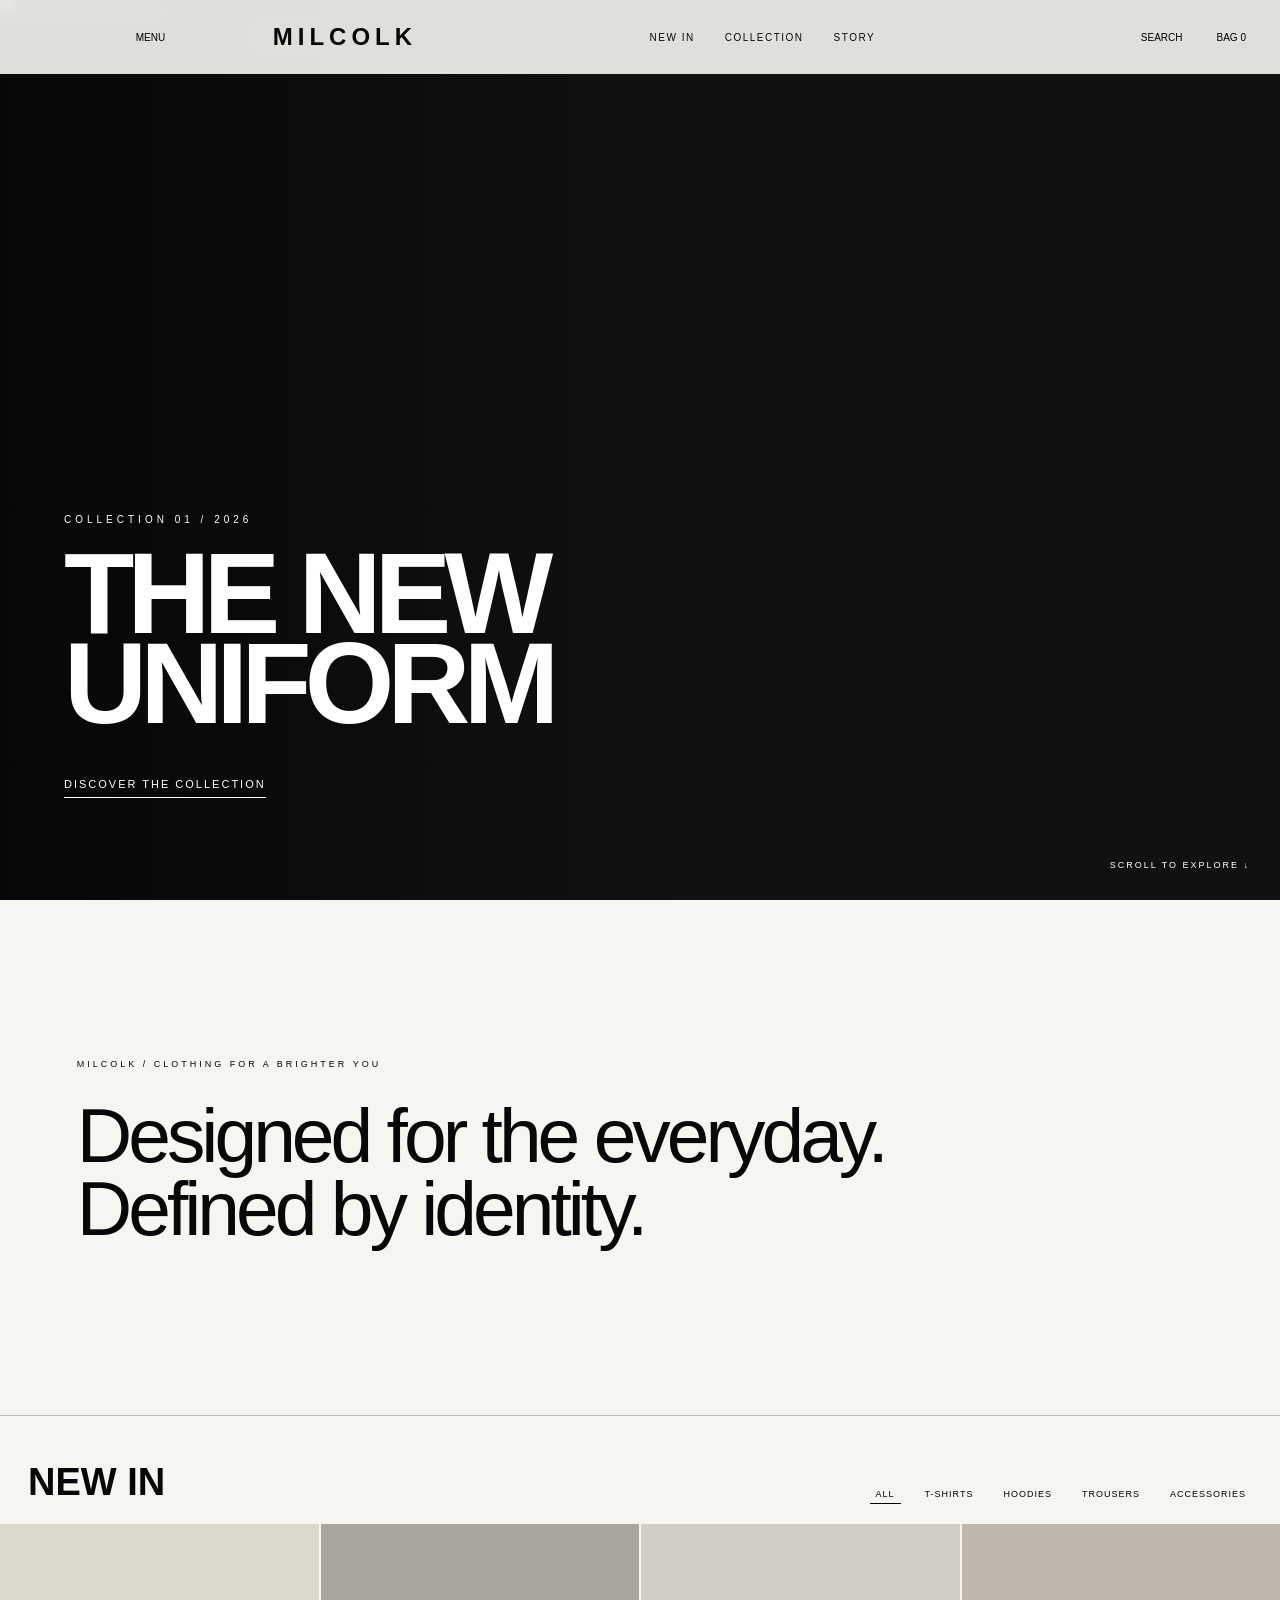
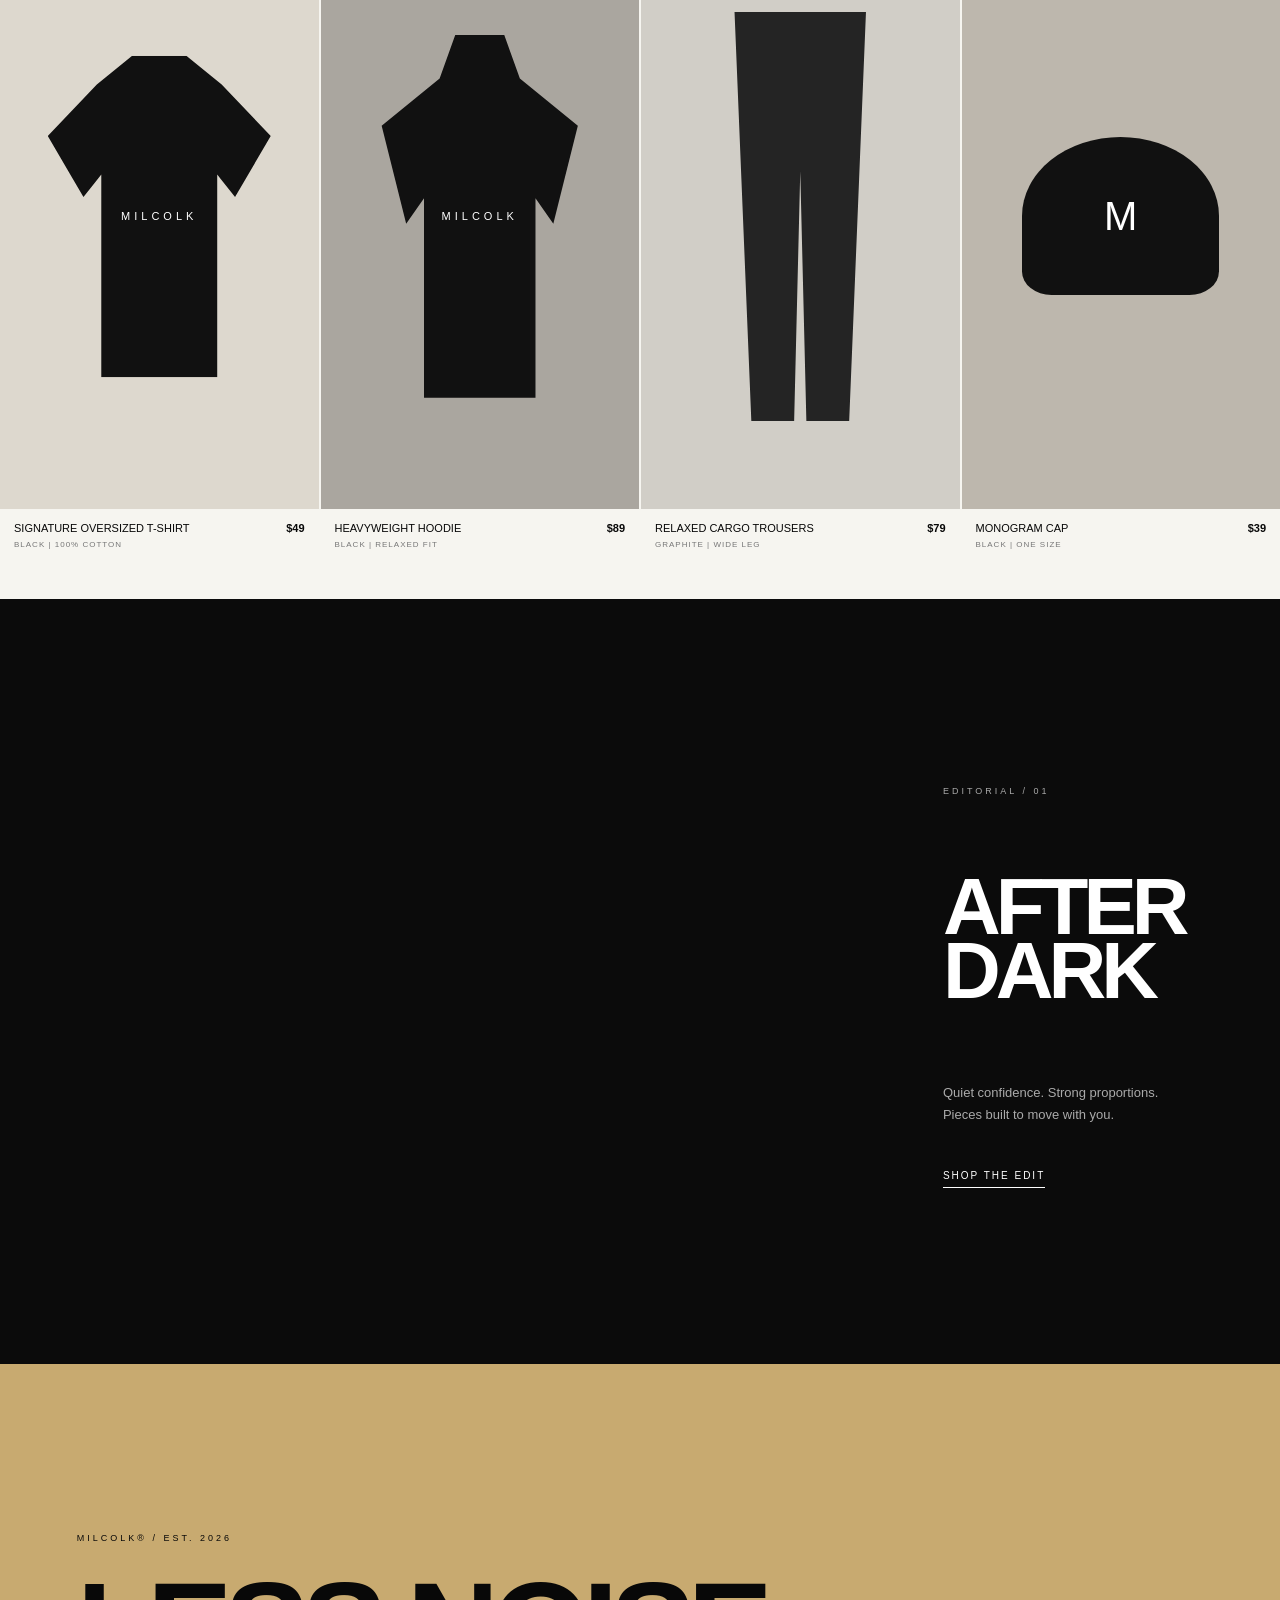
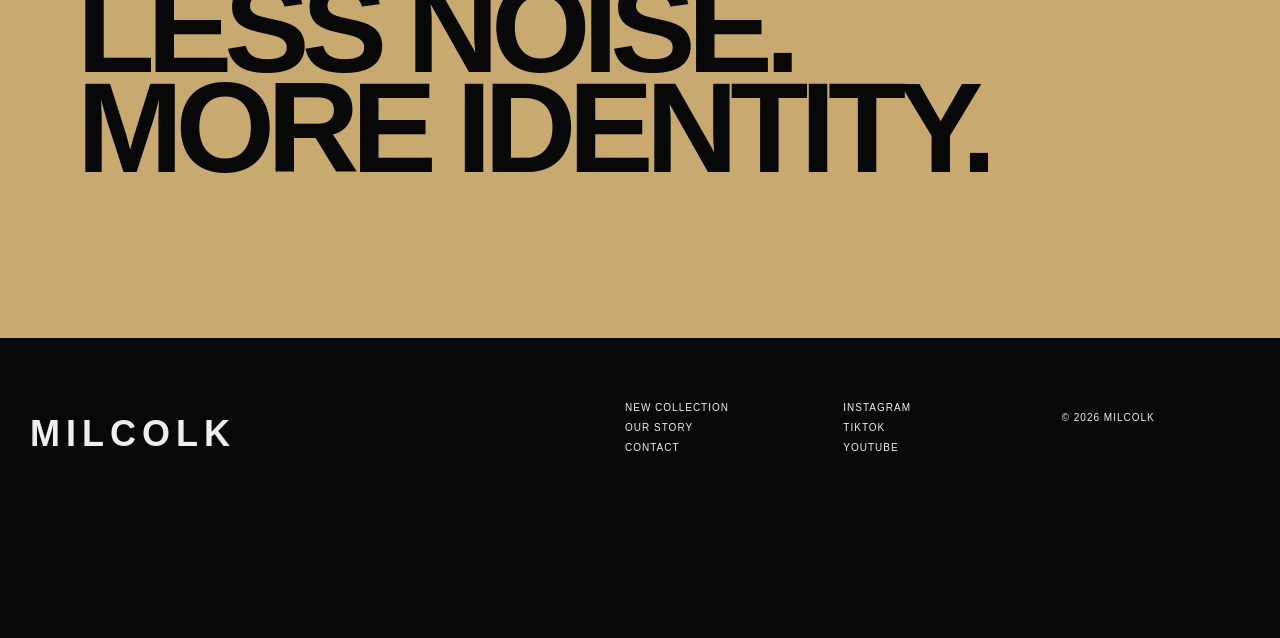
==== commit 36f7b54c: "Add files via upload" ====
--- a/index.html
+++ b/index.html
@@ -1,66 +1,19 @@
-<!doctype html>
-<html lang="en">
-<head>
-<meta charset="utf-8"><meta name="viewport" content="width=device-width,initial-scale=1">
-<title>MILCOLK — Clothing for a Brighter You</title>
-<link rel="stylesheet" href="styles.css">
-</head>
+<!doctype html><html lang="en"><head><meta charset="utf-8"><meta name="viewport" content="width=device-width,initial-scale=1"><title>MILCOLK — New Collection</title><link rel="stylesheet" href="styles.css"></head>
 <body>
-<div class="announce">COMPLIMENTARY SHIPPING ON ORDERS $100+ <span>•</span> MILCOLK / NEW YORK</div>
-<header>
-<a class="logo" href="#"><b>M</b><span>MILCOLK</span></a>
-<nav><a href="#new">NEW</a><a href="#shop">SHOP</a><a href="#collection">COLLECTIONS</a><a href="#story">STORY</a></nav>
-<div class="tools"><button>SEARCH</button><button>ACCOUNT</button><button class="cart">BAG (<span id="count">0</span>)</button></div>
-</header>
-
+<header><button id="menuBtn">MENU</button><a class="brand" href="#">MILCOLK</a><nav><a href="#new">NEW IN</a><a href="#collection">COLLECTION</a><a href="#story">STORY</a></nav><div class="right"><button>SEARCH</button><button>BAG <span id="bag">0</span></button></div></header>
+<aside id="drawer"><button id="close">CLOSE ×</button><h2>MILCOLK</h2><a href="#new">NEW IN</a><a href="#collection">COLLECTION</a><a href="#tees">T-SHIRTS</a><a href="#hoodies">HOODIES</a><a href="#bottoms">TROUSERS</a><a href="#accessories">ACCESSORIES</a></aside>
 <main>
-<section class="campaign">
-<div class="campaign-copy">
-<p class="kicker">MILCOLK / COLLECTION 01</p>
-<h1>BUILT<br>TO BE<br><i>SEEN.</i></h1>
-<p class="intro">Elevated everyday clothing with a sharp point of view. Clean lines, relaxed proportions and a signature monochrome identity.</p>
-<a class="cta light" href="#new">SHOP THE DROP</a>
-</div>
-<div class="campaign-photo">
-<div class="model">
-<div class="head"></div><div class="neck"></div><div class="torso"><span>MILCOLK</span></div><div class="arm a"></div><div class="arm b"></div><div class="leg l"></div><div class="leg r"></div>
-</div>
-<div class="stamp">01<br><small>NEW ERA</small></div>
-<p class="photo-caption">THE ESSENTIAL UNIFORM<br>FALL / WINTER 2026</p>
-</div>
+<section class="hero"><img src="assets/milcolk-hero.png" alt="MILCOLK campaign"><div class="heroText"><p>COLLECTION 01 / 2026</p><h1>THE NEW<br>UNIFORM</h1><a href="#new">DISCOVER THE COLLECTION</a></div><div class="scroll">SCROLL TO EXPLORE ↓</div></section>
+<section class="intro" id="story"><p>MILCOLK / CLOTHING FOR A BRIGHTER YOU</p><h2>Designed for the everyday.<br>Defined by identity.</h2></section>
+<section id="new" class="shopHead"><h2>NEW IN</h2><div><button class="active">ALL</button><button>T-SHIRTS</button><button>HOODIES</button><button>TROUSERS</button><button>ACCESSORIES</button></div></section>
+<section class="grid" id="collection">
+<article id="tees"><div class="visual v1"><div class="tee"><span>MILCOLK</span></div><button class="add">ADD +</button></div><p>SIGNATURE OVERSIZED T-SHIRT <b>$49</b></p><small>BLACK | 100% COTTON</small></article>
+<article id="hoodies"><div class="visual v2"><div class="hoodie"><span>MILCOLK</span></div><button class="add">ADD +</button></div><p>HEAVYWEIGHT HOODIE <b>$89</b></p><small>BLACK | RELAXED FIT</small></article>
+<article id="bottoms"><div class="visual v3"><div class="pants"></div><button class="add">ADD +</button></div><p>RELAXED CARGO TROUSERS <b>$79</b></p><small>GRAPHITE | WIDE LEG</small></article>
+<article id="accessories"><div class="visual v4"><div class="cap"><span>M</span></div><button class="add">ADD +</button></div><p>MONOGRAM CAP <b>$39</b></p><small>BLACK | ONE SIZE</small></article>
 </section>
-
-<section class="ticker"><span>PREMIUM WEIGHT</span><span>RELAXED FIT</span><span>MONOCHROME</span><span>EVERYDAY UNIFORM</span><span>LIMITED DROPS</span></section>
-
-<section id="new" class="editorial">
-<div class="section-title"><p>01 / NEW ARRIVALS</p><h2>THE DROP</h2><a href="#shop">VIEW ALL ↗</a></div>
-<div class="product-grid">
-<article class="product"><div class="product-img cream"><span class="tag">NEW</span><div class="shirt"><b>M</b><small>MILCOLK</small></div><button class="quick">QUICK ADD +</button></div><div class="meta"><div><h3>Oversized Signature Tee</h3><p>Bone / Heavy Cotton</p></div><b>$52</b></div></article>
-<article class="product"><div class="product-img charcoal"><span class="tag">CORE</span><div class="hood"><b>M</b><small>MILCOLK</small></div><button class="quick">QUICK ADD +</button></div><div class="meta"><div><h3>Core Heavy Hoodie</h3><p>Washed Black / 480 GSM</p></div><b>$110</b></div></article>
-<article class="product"><div class="product-img stone"><span class="tag">NEW</span><div class="trouser"></div><button class="quick">QUICK ADD +</button></div><div class="meta"><div><h3>Wide Tailored Trouser</h3><p>Graphite / Relaxed</p></div><b>$94</b></div></article>
-<article class="product"><div class="product-img black"><span class="tag">LIMITED</span><div class="capshape"><b>M</b></div><button class="quick">QUICK ADD +</button></div><div class="meta"><div><h3>Metal M Cap</h3><p>Black / One Size</p></div><b>$42</b></div></article>
-</div>
-</section>
-
-<section id="collection" class="split">
-<div class="look one"><div class="look-copy"><p>UNIFORM / 01</p><h2>OFF-DUTY<br>ESSENTIALS</h2><a href="#shop">SHOP ESSENTIALS →</a></div></div>
-<div class="look two"><div class="look-copy"><p>UNIFORM / 02</p><h2>AFTER<br>DARK</h2><a href="#shop">SHOP BLACK →</a></div></div>
-</section>
-
-<section id="shop" class="categories">
-<div><p>SHOP / 01</p><h3>TEES</h3><span>01 →</span></div>
-<div><p>SHOP / 02</p><h3>HOODIES</h3><span>02 →</span></div>
-<div><p>SHOP / 03</p><h3>BOTTOMS</h3><span>03 →</span></div>
-<div><p>SHOP / 04</p><h3>ACCESSORIES</h3><span>04 →</span></div>
-</section>
-
-<section id="story" class="manifesto">
-<p class="kicker">MILCOLK / OUR POINT OF VIEW</p>
-<h2>LESS NOISE.<br>MORE <i>IDENTITY.</i></h2>
-<div class="manifesto-bottom"><p>MILCOLK is a modern clothing label focused on strong essentials, thoughtful proportions and pieces designed to become part of your everyday uniform.</p><a class="cta dark" href="#new">DISCOVER MILCOLK</a></div>
-</section>
+<section class="campaign"><div class="crop"></div><div class="campaignText"><p>EDITORIAL / 01</p><h2>AFTER<br>DARK</h2><p>Quiet confidence. Strong proportions.<br>Pieces built to move with you.</p><a href="#new">SHOP THE EDIT</a></div></section>
+<section class="statement"><p>MILCOLK® / EST. 2026</p><h2>LESS NOISE.<br>MORE IDENTITY.</h2></section>
 </main>
-
-<footer><div class="footer-logo">MILCOLK®</div><div>NEW YORK / 2026<br>CLOTHING FOR A BRIGHTER YOU</div><div>INSTAGRAM &nbsp; TIKTOK &nbsp; CONTACT</div></footer>
-<script src="script.js"></script>
-</body></html>+<footer><b>MILCOLK</b><div>NEW COLLECTION<br>OUR STORY<br>CONTACT</div><div>INSTAGRAM<br>TIKTOK<br>YOUTUBE</div><p>© 2026 MILCOLK</p></footer>
+<script src="script.js"></script></body></html>
--- a/styles.css
+++ b/styles.css
@@ -1,3 +1 @@
-*{box-sizing:border-box}html{scroll-behavior:smooth}body{margin:0;background:#f1eee6;color:#0a0a09;font-family:Arial,Helvetica,sans-serif}a{text-decoration:none;color:inherit}.announce{height:30px;background:#0b0b0a;color:#eee9df;text-align:center;font-size:9px;letter-spacing:2.4px;padding:10px}.announce span{margin:0 18px;color:#b69252}header{height:86px;padding:0 3vw;display:grid;grid-template-columns:1fr auto 1fr;align-items:center;background:#f1eee6;border-bottom:1px solid #b9b2a4;position:sticky;top:0;z-index:50}.logo{display:flex;align-items:center;gap:14px;font-weight:900;letter-spacing:5px;font-size:17px}.logo b{width:38px;height:38px;background:#0b0b0a;color:#eee9df;display:grid;place-items:center;font-size:22px}nav{display:flex;gap:42px;font-size:11px;font-weight:900;letter-spacing:1px}.tools{justify-self:end;display:flex;gap:18px}.tools button{border:0;background:none;font-size:9px;font-weight:900;letter-spacing:1px}.cart{border:1px solid #111!important;padding:10px 14px!important}.campaign{min-height:760px;display:grid;grid-template-columns:45% 55%;background:#11110f;color:#eee9df}.campaign-copy{padding:90px 3vw 60px 5vw;display:flex;flex-direction:column;justify-content:center}.kicker{font-size:10px;font-weight:900;letter-spacing:4px}.campaign h1{font-size:clamp(86px,8.5vw,168px);line-height:.75;letter-spacing:-9px;margin:30px 0 40px}.campaign h1 i,.manifesto h2 i{font-family:Georgia,serif;font-weight:400;color:#c5a05e}.intro{font-size:17px;line-height:1.65;max-width:560px;color:#c4bfb4}.cta{display:inline-block;width:max-content;padding:17px 23px;font-size:10px;font-weight:900;letter-spacing:1.4px;margin-top:28px}.cta.light{background:#eee9df;color:#111}.cta.dark{background:#111;color:#eee9df}.campaign-photo{position:relative;overflow:hidden;background:linear-gradient(145deg,#d1c4ad 0,#8c7453 48%,#352c22 100%);display:grid;place-items:center}.campaign-photo:before{content:"MILCOLK";position:absolute;font-size:12vw;font-weight:900;color:#ffffff12;transform:rotate(90deg);right:-10vw}.model{position:relative;width:390px;height:650px;filter:drop-shadow(20px 35px 25px #0007)}.head{position:absolute;width:105px;height:125px;border-radius:48%;background:#9e8166;left:143px;top:10px}.neck{position:absolute;width:58px;height:60px;background:#95775f;left:166px;top:105px}.torso{position:absolute;width:300px;height:330px;background:#0a0a0a;left:45px;top:145px;clip-path:polygon(18% 0,82% 0,100% 18%,87% 100%,13% 100%,0 18%);display:grid;place-items:center;color:#eee9df;font-size:24px;font-weight:900;letter-spacing:7px}.torso span{margin-top:-80px}.arm{position:absolute;width:80px;height:300px;background:#0a0a0a;top:175px}.arm.a{left:8px;transform:rotate(8deg)}.arm.b{right:8px;transform:rotate(-8deg)}.leg{position:absolute;width:130px;height:250px;background:#171715;top:445px}.leg.l{left:62px;transform:rotate(2deg)}.leg.r{right:62px;transform:rotate(-2deg)}.stamp{position:absolute;right:5%;top:8%;font-size:100px;font-weight:900;line-height:.55;color:#f2eadc}.stamp small{font-size:9px;letter-spacing:4px}.photo-caption{position:absolute;bottom:30px;left:30px;font-size:9px;letter-spacing:3px;line-height:1.7}.ticker{height:74px;background:#c4a05f;display:flex;align-items:center;justify-content:space-around;font-size:10px;font-weight:900;letter-spacing:2px}.editorial{padding:100px 3vw 120px;background:#f1eee6}.section-title{display:grid;grid-template-columns:1fr auto;align-items:end;margin-bottom:45px}.section-title p{grid-column:1;font-size:10px;letter-spacing:3px;font-weight:900}.section-title h2{font-size:62px;letter-spacing:-4px;margin:6px 0 0}.section-title a{grid-column:2;grid-row:1/3;font-size:10px;font-weight:900}.product-grid{display:grid;grid-template-columns:repeat(4,1fr);gap:14px}.product-img{height:520px;position:relative;display:grid;place-items:center;overflow:hidden}.cream{background:#d9d1c2}.charcoal{background:#333330}.stone{background:#a8a095}.black{background:#171716}.tag{position:absolute;left:16px;top:16px;background:#eee9df;padding:8px 10px;font-size:8px;font-weight:900;letter-spacing:1px}.shirt,.hood{width:250px;height:260px;background:#eee9df;display:grid;place-items:center;clip-path:polygon(22% 10%,38% 0,62% 0,78% 10%,100% 25%,84% 46%,75% 38%,75% 100%,25% 100%,25% 38%,16% 46%,0 25%);filter:drop-shadow(15px 25px 18px #0005);font-size:55px}.shirt small,.hood small{position:absolute;margin-top:85px;font-size:8px;letter-spacing:3px}.hood{background:#171716;color:#eee9df;clip-path:polygon(30% 12%,38% 0,62% 0,70% 12%,94% 24%,84% 55%,73% 47%,73% 100%,27% 100%,27% 47%,16% 55%,6% 24%)}.trouser{width:190px;height:330px;background:#302f2c;clip-path:polygon(10% 0,90% 0,83% 100%,55% 100%,50% 42%,45% 100%,17% 100%);filter:drop-shadow(15px 25px 18px #0005)}.capshape{width:250px;height:145px;background:#0b0b0a;color:#eee9df;border-radius:140px 140px 35px 35px;display:grid;place-items:center;font-size:50px;filter:drop-shadow(15px 25px 18px #0008)}.quick{position:absolute;bottom:-55px;left:0;width:100%;height:55px;background:#0b0b0a;color:#eee9df;border:0;font-weight:900;transition:.2s}.product-img:hover .quick{bottom:0}.meta{display:flex;justify-content:space-between;padding-top:18px;gap:12px}.meta h3{font-size:16px;margin:0 0 6px}.meta p{font-size:11px;color:#6d685e;margin:0}.meta>b{font-size:17px}.split{display:grid;grid-template-columns:1fr 1fr;min-height:650px}.look{position:relative;padding:55px;color:#eee9df;display:flex;align-items:end;overflow:hidden}.look:before{content:"";position:absolute;inset:0}.look.one{background:linear-gradient(145deg,#8e806d,#282723)}.look.one:before{background:radial-gradient(circle at 70% 40%,#ded6c5 0 12%,transparent 13%),linear-gradient(110deg,transparent 50%,#111 51% 72%,transparent 73%);opacity:.55}.look.two{background:linear-gradient(145deg,#171716,#4d3a29)}.look.two:before{background:linear-gradient(70deg,transparent 20%,#d7cfc0 21% 37%,transparent 38%);opacity:.2}.look-copy{position:relative;z-index:2}.look-copy p{font-size:9px;letter-spacing:3px}.look-copy h2{font-size:58px;line-height:.9;margin:15px 0 28px}.look-copy a{font-size:10px;font-weight:900;border-bottom:1px solid;padding-bottom:5px}.categories{display:grid;grid-template-columns:repeat(4,1fr);background:#0d0d0c;color:#eee9df}.categories div{height:260px;border-right:1px solid #403b32;padding:35px;display:flex;flex-direction:column;justify-content:space-between}.categories p{font-size:9px;letter-spacing:3px;color:#a58b5c}.categories h3{font-size:30px}.categories span{align-self:flex-end;color:#c5a05e}.manifesto{padding:130px 5vw;background:#c5a05e}.manifesto h2{font-size:clamp(70px,9vw,170px);line-height:.78;letter-spacing:-8px;margin:35px 0 70px}.manifesto h2 i{color:#f2eee6}.manifesto-bottom{display:grid;grid-template-columns:1fr 1fr;align-items:end;gap:80px}.manifesto-bottom p{font-size:19px;line-height:1.7;max-width:650px}footer{min-height:170px;background:#0a0a09;color:#aaa297;padding:45px 3vw;display:grid;grid-template-columns:2fr 1fr 1fr;align-items:end;font-size:9px;line-height:1.8;letter-spacing:1px}.footer-logo{font-size:42px;color:#eee9df;font-weight:900;letter-spacing:-2px}
-@media(max-width:1000px){header{grid-template-columns:1fr auto}nav{display:none}.tools button:not(.cart){display:none}.campaign{grid-template-columns:1fr}.campaign-photo{min-height:650px}.product-grid{grid-template-columns:repeat(2,1fr)}.split{grid-template-columns:1fr}.categories{grid-template-columns:repeat(2,1fr)}}
-@media(max-width:600px){.announce{font-size:7px}.campaign-copy{padding:70px 6vw}.campaign h1{font-size:70px;letter-spacing:-5px}.campaign-photo{min-height:540px}.model{transform:scale(.75)}.ticker{overflow:hidden;gap:40px;justify-content:flex-start;padding:0 25px}.ticker span:nth-child(n+4){display:none}.editorial{padding:70px 5vw}.section-title h2{font-size:45px}.product-grid{grid-template-columns:1fr}.product-img{height:470px}.split{min-height:0}.look{height:520px;padding:30px}.categories{grid-template-columns:1fr 1fr}.categories div{height:190px;padding:22px}.manifesto{padding:90px 6vw}.manifesto h2{font-size:62px;letter-spacing:-4px}.manifesto-bottom{grid-template-columns:1fr;gap:15px}footer{grid-template-columns:1fr;gap:30px}}
+*{box-sizing:border-box}html{scroll-behavior:smooth}body{margin:0;font-family:Arial,Helvetica,sans-serif;color:#080808;background:#f6f5f0}a{color:inherit;text-decoration:none}button{font:inherit;border:0;background:none;cursor:pointer}header{height:74px;display:grid;grid-template-columns:1fr 1fr 2fr 1fr;align-items:center;padding:0 28px;position:fixed;z-index:20;top:0;width:100%;background:#f6f5f0e8;backdrop-filter:blur(8px);font-size:10px;letter-spacing:1.5px}.brand{font-size:24px;font-weight:900;letter-spacing:5px}nav{display:flex;gap:30px;justify-content:center}.right{display:flex;gap:22px;justify-content:flex-end}#drawer{position:fixed;z-index:50;left:-420px;top:0;width:400px;max-width:90vw;height:100vh;background:#f6f5f0;padding:32px;transition:.35s;display:flex;flex-direction:column;gap:22px}#drawer.open{left:0}#drawer h2{font-size:34px;letter-spacing:5px;margin:55px 0 20px}#drawer a{font-size:18px}.hero{height:100vh;min-height:720px;position:relative;background:#111;color:white;overflow:hidden}.hero>img{width:100%;height:100%;object-fit:cover}.hero:after{content:"";position:absolute;inset:0;background:linear-gradient(90deg,#0009 0,transparent 55%)}.heroText{position:absolute;z-index:2;left:5vw;bottom:12vh}.heroText p{font-size:10px;letter-spacing:4px}.heroText h1{font-size:clamp(70px,9vw,160px);line-height:.78;letter-spacing:-7px;margin:24px 0 45px}.heroText a{border-bottom:1px solid;padding-bottom:7px;font-size:11px;letter-spacing:2px}.scroll{position:absolute;z-index:2;right:30px;bottom:30px;font-size:9px;letter-spacing:2px}.intro{padding:150px 6vw 170px}.intro p,.statement p{font-size:9px;letter-spacing:3px}.intro h2{font-size:clamp(48px,6vw,100px);line-height:.95;letter-spacing:-4px;font-weight:500;margin:30px 0 0}.shopHead{padding:45px 28px 20px;display:flex;justify-content:space-between;align-items:end;border-top:1px solid #bbb}.shopHead h2{font-size:38px;margin:0}.shopHead button{font-size:9px;letter-spacing:1px;margin-left:18px;padding-bottom:4px}.shopHead .active{border-bottom:1px solid}.grid{display:grid;grid-template-columns:repeat(4,1fr);gap:2px}.grid article{padding-bottom:50px}.visual{height:65vh;min-height:520px;position:relative;display:grid;place-items:center;overflow:hidden}.v1{background:#ddd8ce}.v2{background:#aaa69f}.v3{background:#d1cec7}.v4{background:#bdb7ad}.tee,.hoodie{width:70%;height:55%;background:#111;clip-path:polygon(22% 9%,38% 0,62% 0,78% 9%,100% 25%,84% 44%,76% 37%,76% 100%,24% 100%,24% 37%,16% 44%,0 25%);display:grid;place-items:center;color:white;filter:drop-shadow(12px 20px 18px #0004)}.hoodie{height:62%;clip-path:polygon(32% 12%,39% 0,61% 0,68% 12%,94% 25%,83% 52%,75% 45%,75% 100%,25% 100%,25% 45%,17% 52%,6% 25%)}.tee span,.hoodie span{font-size:11px;letter-spacing:4px}.pants{height:70%;width:48%;background:#242424;clip-path:polygon(7% 0,93% 0,82% 100%,54% 100%,50% 39%,46% 100%,18% 100%)}.cap{width:62%;height:27%;border-radius:50% 50% 15% 15%;background:#111;color:#fff;display:grid;place-items:center;font-size:40px}.add{position:absolute;bottom:-48px;height:48px;width:100%;background:#111;color:#fff;transition:.2s;font-size:10px;letter-spacing:2px}.visual:hover .add{bottom:0}.grid article>p,.grid article>small{display:block;margin:13px 14px 0;font-size:11px}.grid article>p{display:flex;justify-content:space-between}.grid article>small{font-size:8px;color:#777;letter-spacing:1px;margin-top:6px}.campaign{height:85vh;min-height:650px;background:#0b0b0b;color:white;display:grid;grid-template-columns:2fr 1fr}.crop{background:url('assets/milcolk-hero.png') center/cover no-repeat;filter:grayscale(1);opacity:.8}.campaignText{display:flex;flex-direction:column;justify-content:center;padding:7vw}.campaignText>p:first-child{font-size:9px;letter-spacing:3px}.campaignText h2{font-size:80px;line-height:.8;letter-spacing:-5px}.campaignText p{font-size:13px;line-height:1.7;color:#aaa}.campaignText a{font-size:10px;letter-spacing:2px;margin-top:30px;border-bottom:1px solid;width:max-content;padding-bottom:6px}.statement{padding:160px 6vw;background:#c8aa70}.statement h2{font-size:clamp(70px,10vw,180px);line-height:.78;letter-spacing:-8px;margin:35px 0 0}footer{background:#080808;color:#eee;min-height:300px;padding:60px 30px;display:grid;grid-template-columns:3fr 1fr 1fr 1fr;gap:30px;font-size:10px;line-height:2;letter-spacing:1px}footer>b{font-size:36px;letter-spacing:6px}@media(max-width:900px){header{grid-template-columns:1fr 1fr 1fr}header nav{display:none}.grid{grid-template-columns:repeat(2,1fr)}.campaign{grid-template-columns:1fr}.crop{min-height:50vh}.campaignText{padding:60px 7vw}.shopHead{display:block}.shopHead div{margin-top:20px;overflow:auto;white-space:nowrap}.shopHead button{margin:0 15px 0 0}.statement h2{letter-spacing:-5px}footer{grid-template-columns:1fr 1fr}}@media(max-width:560px){header{height:60px;padding:0 15px}.brand{font-size:17px}.right button:first-child{display:none}.hero{min-height:680px}.heroText h1{font-size:64px;letter-spacing:-4px}.intro{padding:90px 20px}.intro h2{font-size:48px}.grid{grid-template-columns:1fr}.visual{height:70vh}.campaignText h2{font-size:65px}.statement{padding:100px 20px}.statement h2{font-size:58px;letter-spacing:-4px}footer{grid-template-columns:1fr}}
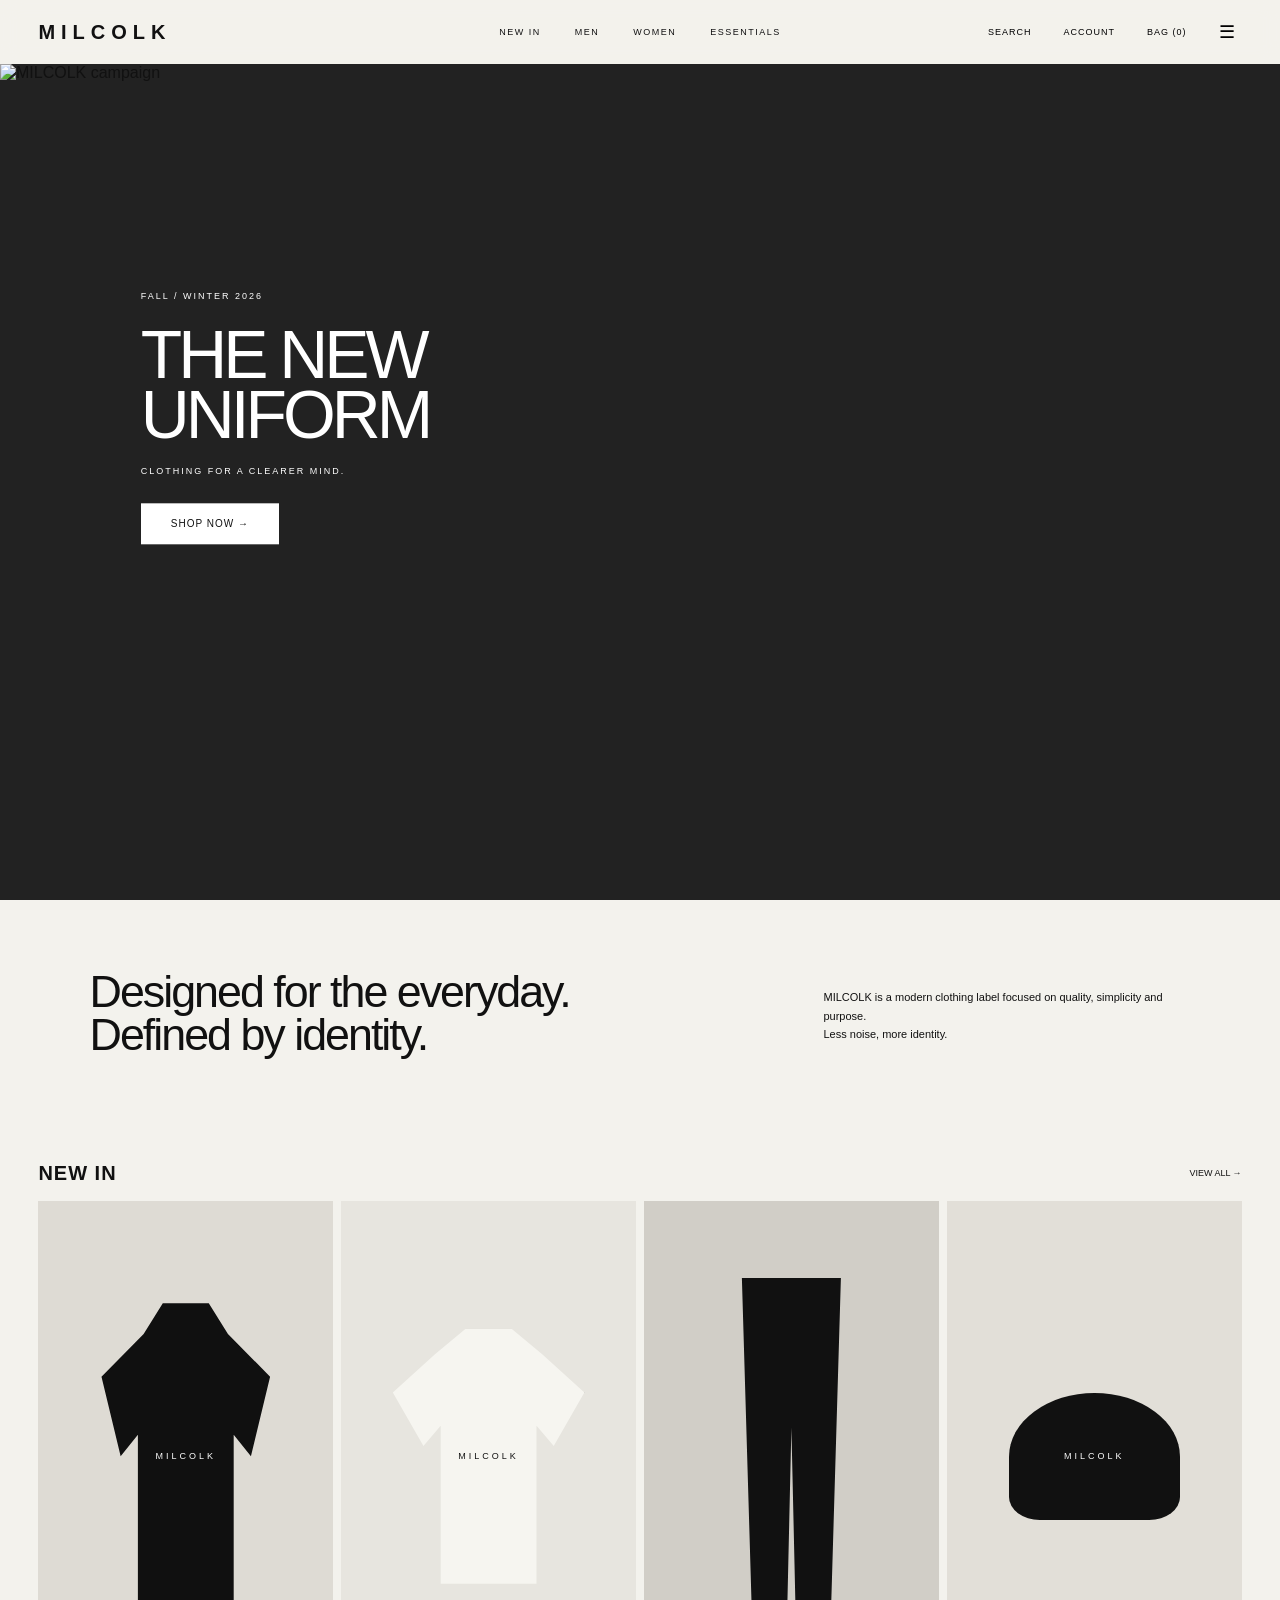
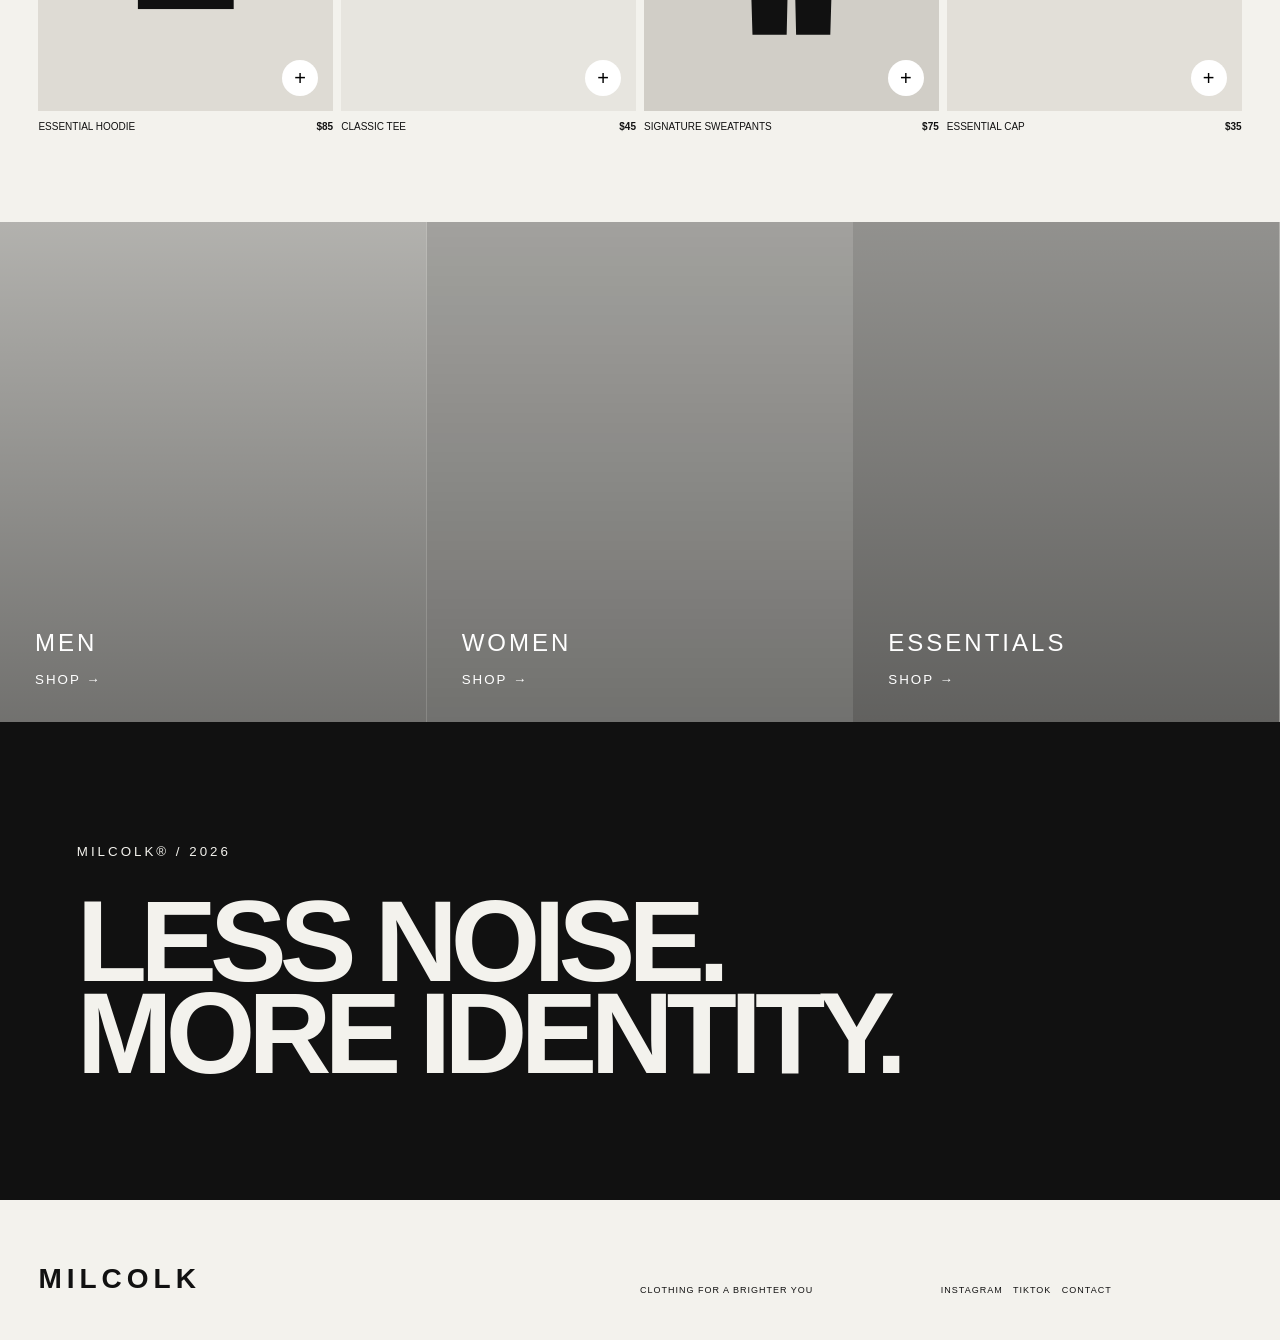
==== commit 3a3cc50a: "Add files via upload" ====
--- a/index.html
+++ b/index.html
@@ -1,19 +1,20 @@
-<!doctype html><html lang="en"><head><meta charset="utf-8"><meta name="viewport" content="width=device-width,initial-scale=1"><title>MILCOLK — New Collection</title><link rel="stylesheet" href="styles.css"></head>
+<!doctype html>
+<html lang="en"><head><meta charset="utf-8"><meta name="viewport" content="width=device-width,initial-scale=1">
+<title>MILCOLK — The New Uniform</title><link rel="stylesheet" href="styles.css"></head>
 <body>
-<header><button id="menuBtn">MENU</button><a class="brand" href="#">MILCOLK</a><nav><a href="#new">NEW IN</a><a href="#collection">COLLECTION</a><a href="#story">STORY</a></nav><div class="right"><button>SEARCH</button><button>BAG <span id="bag">0</span></button></div></header>
-<aside id="drawer"><button id="close">CLOSE ×</button><h2>MILCOLK</h2><a href="#new">NEW IN</a><a href="#collection">COLLECTION</a><a href="#tees">T-SHIRTS</a><a href="#hoodies">HOODIES</a><a href="#bottoms">TROUSERS</a><a href="#accessories">ACCESSORIES</a></aside>
+<header><a class="brand" href="#">MILCOLK</a><nav><a href="#new">NEW IN</a><a href="#men">MEN</a><a href="#women">WOMEN</a><a href="#essentials">ESSENTIALS</a></nav>
+<div class="tools"><button>SEARCH</button><button>ACCOUNT</button><button>BAG (<span id="bag">0</span>)</button><button id="menu">☰</button></div></header>
 <main>
-<section class="hero"><img src="assets/milcolk-hero.png" alt="MILCOLK campaign"><div class="heroText"><p>COLLECTION 01 / 2026</p><h1>THE NEW<br>UNIFORM</h1><a href="#new">DISCOVER THE COLLECTION</a></div><div class="scroll">SCROLL TO EXPLORE ↓</div></section>
-<section class="intro" id="story"><p>MILCOLK / CLOTHING FOR A BRIGHTER YOU</p><h2>Designed for the everyday.<br>Defined by identity.</h2></section>
-<section id="new" class="shopHead"><h2>NEW IN</h2><div><button class="active">ALL</button><button>T-SHIRTS</button><button>HOODIES</button><button>TROUSERS</button><button>ACCESSORIES</button></div></section>
-<section class="grid" id="collection">
-<article id="tees"><div class="visual v1"><div class="tee"><span>MILCOLK</span></div><button class="add">ADD +</button></div><p>SIGNATURE OVERSIZED T-SHIRT <b>$49</b></p><small>BLACK | 100% COTTON</small></article>
-<article id="hoodies"><div class="visual v2"><div class="hoodie"><span>MILCOLK</span></div><button class="add">ADD +</button></div><p>HEAVYWEIGHT HOODIE <b>$89</b></p><small>BLACK | RELAXED FIT</small></article>
-<article id="bottoms"><div class="visual v3"><div class="pants"></div><button class="add">ADD +</button></div><p>RELAXED CARGO TROUSERS <b>$79</b></p><small>GRAPHITE | WIDE LEG</small></article>
-<article id="accessories"><div class="visual v4"><div class="cap"><span>M</span></div><button class="add">ADD +</button></div><p>MONOGRAM CAP <b>$39</b></p><small>BLACK | ONE SIZE</small></article>
-</section>
-<section class="campaign"><div class="crop"></div><div class="campaignText"><p>EDITORIAL / 01</p><h2>AFTER<br>DARK</h2><p>Quiet confidence. Strong proportions.<br>Pieces built to move with you.</p><a href="#new">SHOP THE EDIT</a></div></section>
-<section class="statement"><p>MILCOLK® / EST. 2026</p><h2>LESS NOISE.<br>MORE IDENTITY.</h2></section>
+<section class="hero"><img src="assets/hero.jpg" alt="MILCOLK campaign"><div class="hero-copy"><small>FALL / WINTER 2026</small><h1>THE NEW<br>UNIFORM</h1><p>CLOTHING FOR A CLEARER MIND.</p><a href="#new">SHOP NOW →</a></div></section>
+<section class="statement"><h2>Designed for the everyday.<br>Defined by identity.</h2><p>MILCOLK is a modern clothing label focused on quality, simplicity and purpose.<br>Less noise, more identity.</p></section>
+<section id="new" class="products"><div class="heading"><h2>NEW IN</h2><a href="#">VIEW ALL →</a></div><div class="grid">
+<article><div class="pic p1"><div class="hoodie"><i>MILCOLK</i></div><button class="add">+</button></div><p>ESSENTIAL HOODIE <b>$85</b></p></article>
+<article><div class="pic p2"><div class="tee"><i>MILCOLK</i></div><button class="add">+</button></div><p>CLASSIC TEE <b>$45</b></p></article>
+<article><div class="pic p3"><div class="pants"></div><button class="add">+</button></div><p>SIGNATURE SWEATPANTS <b>$75</b></p></article>
+<article><div class="pic p4"><div class="cap"><i>MILCOLK</i></div><button class="add">+</button></div><p>ESSENTIAL CAP <b>$35</b></p></article>
+</div></section>
+<section class="features"><a id="men"><span>MEN</span><small>SHOP →</small></a><a id="women"><span>WOMEN</span><small>SHOP →</small></a><a id="essentials"><span>ESSENTIALS</span><small>SHOP →</small></a></section>
+<section class="manifesto"><small>MILCOLK® / 2026</small><h2>LESS NOISE.<br>MORE IDENTITY.</h2></section>
 </main>
-<footer><b>MILCOLK</b><div>NEW COLLECTION<br>OUR STORY<br>CONTACT</div><div>INSTAGRAM<br>TIKTOK<br>YOUTUBE</div><p>© 2026 MILCOLK</p></footer>
+<footer><b>MILCOLK</b><span>CLOTHING FOR A BRIGHTER YOU</span><span>INSTAGRAM &nbsp; TIKTOK &nbsp; CONTACT</span></footer>
 <script src="script.js"></script></body></html>
--- a/styles.css
+++ b/styles.css
@@ -1 +1 @@
-*{box-sizing:border-box}html{scroll-behavior:smooth}body{margin:0;font-family:Arial,Helvetica,sans-serif;color:#080808;background:#f6f5f0}a{color:inherit;text-decoration:none}button{font:inherit;border:0;background:none;cursor:pointer}header{height:74px;display:grid;grid-template-columns:1fr 1fr 2fr 1fr;align-items:center;padding:0 28px;position:fixed;z-index:20;top:0;width:100%;background:#f6f5f0e8;backdrop-filter:blur(8px);font-size:10px;letter-spacing:1.5px}.brand{font-size:24px;font-weight:900;letter-spacing:5px}nav{display:flex;gap:30px;justify-content:center}.right{display:flex;gap:22px;justify-content:flex-end}#drawer{position:fixed;z-index:50;left:-420px;top:0;width:400px;max-width:90vw;height:100vh;background:#f6f5f0;padding:32px;transition:.35s;display:flex;flex-direction:column;gap:22px}#drawer.open{left:0}#drawer h2{font-size:34px;letter-spacing:5px;margin:55px 0 20px}#drawer a{font-size:18px}.hero{height:100vh;min-height:720px;position:relative;background:#111;color:white;overflow:hidden}.hero>img{width:100%;height:100%;object-fit:cover}.hero:after{content:"";position:absolute;inset:0;background:linear-gradient(90deg,#0009 0,transparent 55%)}.heroText{position:absolute;z-index:2;left:5vw;bottom:12vh}.heroText p{font-size:10px;letter-spacing:4px}.heroText h1{font-size:clamp(70px,9vw,160px);line-height:.78;letter-spacing:-7px;margin:24px 0 45px}.heroText a{border-bottom:1px solid;padding-bottom:7px;font-size:11px;letter-spacing:2px}.scroll{position:absolute;z-index:2;right:30px;bottom:30px;font-size:9px;letter-spacing:2px}.intro{padding:150px 6vw 170px}.intro p,.statement p{font-size:9px;letter-spacing:3px}.intro h2{font-size:clamp(48px,6vw,100px);line-height:.95;letter-spacing:-4px;font-weight:500;margin:30px 0 0}.shopHead{padding:45px 28px 20px;display:flex;justify-content:space-between;align-items:end;border-top:1px solid #bbb}.shopHead h2{font-size:38px;margin:0}.shopHead button{font-size:9px;letter-spacing:1px;margin-left:18px;padding-bottom:4px}.shopHead .active{border-bottom:1px solid}.grid{display:grid;grid-template-columns:repeat(4,1fr);gap:2px}.grid article{padding-bottom:50px}.visual{height:65vh;min-height:520px;position:relative;display:grid;place-items:center;overflow:hidden}.v1{background:#ddd8ce}.v2{background:#aaa69f}.v3{background:#d1cec7}.v4{background:#bdb7ad}.tee,.hoodie{width:70%;height:55%;background:#111;clip-path:polygon(22% 9%,38% 0,62% 0,78% 9%,100% 25%,84% 44%,76% 37%,76% 100%,24% 100%,24% 37%,16% 44%,0 25%);display:grid;place-items:center;color:white;filter:drop-shadow(12px 20px 18px #0004)}.hoodie{height:62%;clip-path:polygon(32% 12%,39% 0,61% 0,68% 12%,94% 25%,83% 52%,75% 45%,75% 100%,25% 100%,25% 45%,17% 52%,6% 25%)}.tee span,.hoodie span{font-size:11px;letter-spacing:4px}.pants{height:70%;width:48%;background:#242424;clip-path:polygon(7% 0,93% 0,82% 100%,54% 100%,50% 39%,46% 100%,18% 100%)}.cap{width:62%;height:27%;border-radius:50% 50% 15% 15%;background:#111;color:#fff;display:grid;place-items:center;font-size:40px}.add{position:absolute;bottom:-48px;height:48px;width:100%;background:#111;color:#fff;transition:.2s;font-size:10px;letter-spacing:2px}.visual:hover .add{bottom:0}.grid article>p,.grid article>small{display:block;margin:13px 14px 0;font-size:11px}.grid article>p{display:flex;justify-content:space-between}.grid article>small{font-size:8px;color:#777;letter-spacing:1px;margin-top:6px}.campaign{height:85vh;min-height:650px;background:#0b0b0b;color:white;display:grid;grid-template-columns:2fr 1fr}.crop{background:url('assets/milcolk-hero.png') center/cover no-repeat;filter:grayscale(1);opacity:.8}.campaignText{display:flex;flex-direction:column;justify-content:center;padding:7vw}.campaignText>p:first-child{font-size:9px;letter-spacing:3px}.campaignText h2{font-size:80px;line-height:.8;letter-spacing:-5px}.campaignText p{font-size:13px;line-height:1.7;color:#aaa}.campaignText a{font-size:10px;letter-spacing:2px;margin-top:30px;border-bottom:1px solid;width:max-content;padding-bottom:6px}.statement{padding:160px 6vw;background:#c8aa70}.statement h2{font-size:clamp(70px,10vw,180px);line-height:.78;letter-spacing:-8px;margin:35px 0 0}footer{background:#080808;color:#eee;min-height:300px;padding:60px 30px;display:grid;grid-template-columns:3fr 1fr 1fr 1fr;gap:30px;font-size:10px;line-height:2;letter-spacing:1px}footer>b{font-size:36px;letter-spacing:6px}@media(max-width:900px){header{grid-template-columns:1fr 1fr 1fr}header nav{display:none}.grid{grid-template-columns:repeat(2,1fr)}.campaign{grid-template-columns:1fr}.crop{min-height:50vh}.campaignText{padding:60px 7vw}.shopHead{display:block}.shopHead div{margin-top:20px;overflow:auto;white-space:nowrap}.shopHead button{margin:0 15px 0 0}.statement h2{letter-spacing:-5px}footer{grid-template-columns:1fr 1fr}}@media(max-width:560px){header{height:60px;padding:0 15px}.brand{font-size:17px}.right button:first-child{display:none}.hero{min-height:680px}.heroText h1{font-size:64px;letter-spacing:-4px}.intro{padding:90px 20px}.intro h2{font-size:48px}.grid{grid-template-columns:1fr}.visual{height:70vh}.campaignText h2{font-size:65px}.statement{padding:100px 20px}.statement h2{font-size:58px;letter-spacing:-4px}footer{grid-template-columns:1fr}}+*{box-sizing:border-box}html{scroll-behavior:smooth}body{margin:0;background:#f3f2ed;color:#111;font-family:Arial,Helvetica,sans-serif}a{text-decoration:none;color:inherit}button{border:0;background:none;cursor:pointer}header{height:64px;padding:0 3vw;display:grid;grid-template-columns:1fr 2fr 1fr;align-items:center;position:sticky;top:0;z-index:20;background:#f3f2edf2;backdrop-filter:blur(10px)}.brand{font-weight:900;letter-spacing:6px;font-size:20px}nav{display:flex;justify-content:center;gap:34px;font-size:9px;letter-spacing:1.5px}.tools{display:flex;justify-content:flex-end;gap:20px}.tools button{font-size:9px;letter-spacing:1px}#menu{font-size:18px}.hero{height:calc(100vh - 64px);min-height:650px;position:relative;overflow:hidden;background:#222}.hero img{width:100%;height:100%;object-fit:cover}.hero-copy{position:absolute;left:11%;top:42%;transform:translateY(-50%);color:#fff}.hero-copy small{font-size:9px;letter-spacing:2px}.hero-copy h1{font-size:clamp(58px,5.3vw,100px);font-weight:400;line-height:.88;letter-spacing:-4px;margin:22px 0}.hero-copy p{font-size:9px;letter-spacing:2px}.hero-copy a{display:inline-block;margin-top:18px;background:#fff;color:#111;padding:15px 30px;font-size:10px;letter-spacing:1px}.statement{padding:70px 7vw;display:grid;grid-template-columns:2fr 1fr;align-items:end}.statement h2{font-size:clamp(35px,3.5vw,65px);line-height:.95;font-weight:400;letter-spacing:-2px;margin:0}.statement p{font-size:11px;line-height:1.7}.products{padding:20px 3vw 80px}.heading{display:flex;justify-content:space-between;align-items:center}.heading h2{font-size:20px;letter-spacing:1px}.heading a{font-size:9px}.grid{display:grid;grid-template-columns:repeat(4,1fr);gap:8px}.pic{height:510px;position:relative;display:grid;place-items:center;background:#dedbd4;overflow:hidden}.p2{background:#e7e5df}.p3{background:#d1cec7}.p4{background:#e2dfd8}.hoodie,.tee{width:65%;height:60%;background:#101010;color:#fff;clip-path:polygon(28% 10%,38% 0,62% 0,72% 10%,94% 24%,84% 50%,75% 43%,75% 100%,25% 100%,25% 43%,16% 50%,6% 24%);display:grid;place-items:center;filter:drop-shadow(10px 18px 14px #0004)}.tee{height:50%;background:#f6f5f0;color:#111;clip-path:polygon(22% 10%,38% 0,62% 0,78% 10%,100% 25%,84% 46%,75% 38%,75% 100%,25% 100%,25% 38%,16% 46%,0 25%)}.hoodie i,.tee i,.cap i{font-style:normal;font-size:9px;letter-spacing:3px}.pants{height:70%;width:40%;background:#111;clip-path:polygon(8% 0,92% 0,83% 100%,54% 100%,50% 42%,46% 100%,17% 100%)}.cap{width:58%;height:25%;border-radius:50% 50% 18% 18%;background:#111;color:#fff;display:grid;place-items:center}.add{position:absolute;right:15px;bottom:15px;background:#fff;width:36px;height:36px;border-radius:50%;font-size:20px}.grid article>p{font-size:10px;display:flex;justify-content:space-between}.features{display:grid;grid-template-columns:repeat(3,1fr);height:500px}.features a{position:relative;padding:35px;color:#fff;display:flex;flex-direction:column;justify-content:flex-end;background-size:cover;background-position:center}.features a:nth-child(1){background-image:linear-gradient(#0004,#0008),url('assets/hero.jpg')}.features a:nth-child(2){background-image:linear-gradient(#0005,#0008),url('assets/hero.jpg');background-position:65% center}.features a:nth-child(3){background-image:linear-gradient(#0006,#0009),url('assets/hero.jpg');background-position:right center}.features span{font-size:24px;letter-spacing:3px}.features small{margin-top:15px;letter-spacing:2px}.manifesto{padding:120px 6vw;background:#111;color:#f3f2ed}.manifesto small{letter-spacing:3px}.manifesto h2{font-size:clamp(65px,9vw,150px);line-height:.8;letter-spacing:-7px;margin:35px 0 0}footer{min-height:140px;padding:45px 3vw;background:#f3f2ed;display:grid;grid-template-columns:2fr 1fr 1fr;align-items:end;font-size:9px;letter-spacing:1px}footer b{font-size:28px;letter-spacing:5px}@media(max-width:900px){header{grid-template-columns:1fr 1fr}nav{display:none}.tools button:not(:last-child){display:none}.hero-copy{left:7%}.statement{grid-template-columns:1fr;gap:30px}.grid{grid-template-columns:repeat(2,1fr)}.features{grid-template-columns:1fr;height:auto}.features a{height:420px}footer{grid-template-columns:1fr;gap:25px}}@media(max-width:520px){.grid{grid-template-columns:1fr}.pic{height:65vh}.hero{min-height:680px}.hero-copy h1{font-size:58px}.statement{padding:60px 20px}.products{padding:20px 12px 60px}.manifesto{padding:90px 20px}.manifesto h2{font-size:58px;letter-spacing:-4px}}
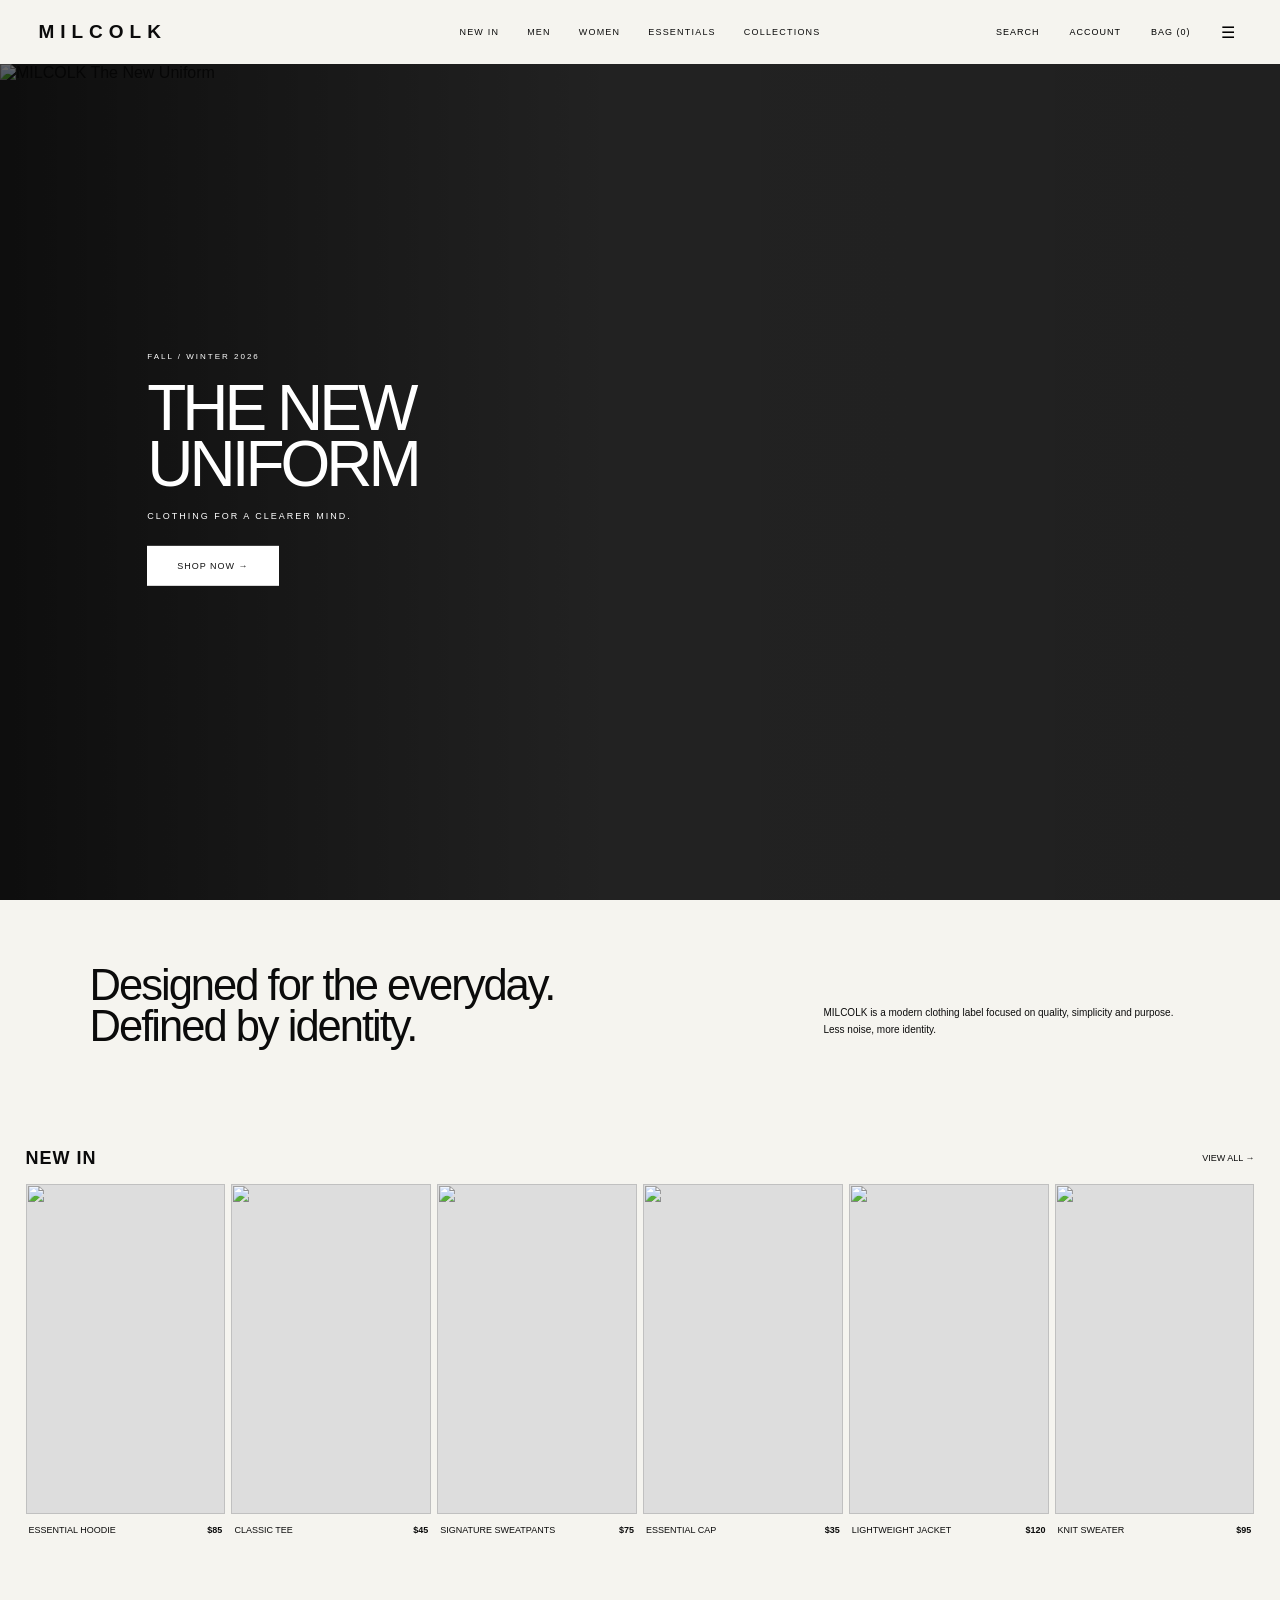
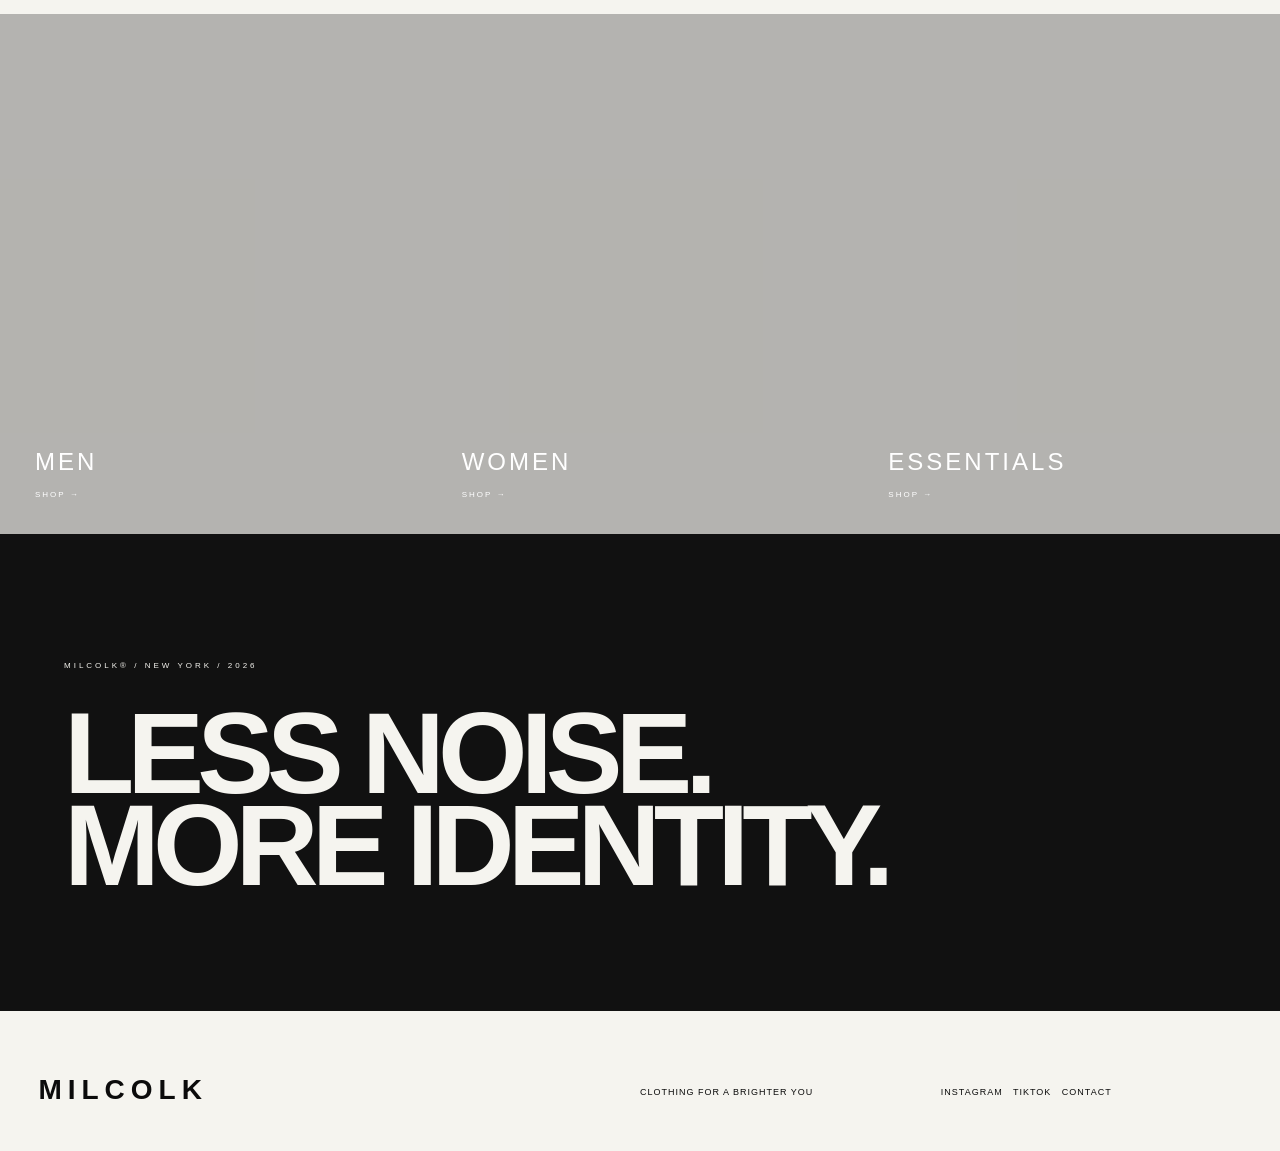
==== commit e40b6763: "Add files via upload" ====
--- a/index.html
+++ b/index.html
@@ -1,20 +1,17 @@
-<!doctype html>
-<html lang="en"><head><meta charset="utf-8"><meta name="viewport" content="width=device-width,initial-scale=1">
-<title>MILCOLK — The New Uniform</title><link rel="stylesheet" href="styles.css"></head>
-<body>
-<header><a class="brand" href="#">MILCOLK</a><nav><a href="#new">NEW IN</a><a href="#men">MEN</a><a href="#women">WOMEN</a><a href="#essentials">ESSENTIALS</a></nav>
-<div class="tools"><button>SEARCH</button><button>ACCOUNT</button><button>BAG (<span id="bag">0</span>)</button><button id="menu">☰</button></div></header>
-<main>
-<section class="hero"><img src="assets/hero.jpg" alt="MILCOLK campaign"><div class="hero-copy"><small>FALL / WINTER 2026</small><h1>THE NEW<br>UNIFORM</h1><p>CLOTHING FOR A CLEARER MIND.</p><a href="#new">SHOP NOW →</a></div></section>
-<section class="statement"><h2>Designed for the everyday.<br>Defined by identity.</h2><p>MILCOLK is a modern clothing label focused on quality, simplicity and purpose.<br>Less noise, more identity.</p></section>
-<section id="new" class="products"><div class="heading"><h2>NEW IN</h2><a href="#">VIEW ALL →</a></div><div class="grid">
-<article><div class="pic p1"><div class="hoodie"><i>MILCOLK</i></div><button class="add">+</button></div><p>ESSENTIAL HOODIE <b>$85</b></p></article>
-<article><div class="pic p2"><div class="tee"><i>MILCOLK</i></div><button class="add">+</button></div><p>CLASSIC TEE <b>$45</b></p></article>
-<article><div class="pic p3"><div class="pants"></div><button class="add">+</button></div><p>SIGNATURE SWEATPANTS <b>$75</b></p></article>
-<article><div class="pic p4"><div class="cap"><i>MILCOLK</i></div><button class="add">+</button></div><p>ESSENTIAL CAP <b>$35</b></p></article>
+<!doctype html><html lang="en"><head><meta charset="utf-8"><meta name="viewport" content="width=device-width,initial-scale=1">
+<title>MILCOLK — The New Uniform</title><link rel="stylesheet" href="styles.css"></head><body>
+<header><a class="brand" href="#">MILCOLK</a><nav><a href="#new">NEW IN</a><a href="#men">MEN</a><a href="#women">WOMEN</a><a href="#essentials">ESSENTIALS</a><a href="#story">COLLECTIONS</a></nav><div class="tools"><button>SEARCH</button><button>ACCOUNT</button><button>BAG (<span id="bag">0</span>)</button><button class="hamb">☰</button></div></header>
+<section class="hero"><img src="assets/hero.jpg" alt="MILCOLK The New Uniform"><div class="overlay"><small>FALL / WINTER 2026</small><h1>THE NEW<br>UNIFORM</h1><p>CLOTHING FOR A CLEARER MIND.</p><a href="#new">SHOP NOW →</a></div></section>
+<section class="intro" id="story"><h2>Designed for the everyday.<br>Defined by identity.</h2><p>MILCOLK is a modern clothing label focused on quality, simplicity and purpose.<br>Less noise, more identity.</p></section>
+<section id="new" class="shop"><div class="shop-title"><h2>NEW IN</h2><a href="#">VIEW ALL →</a></div>
+<div class="products">
+<article><img src="assets/product-1.jpg"><div><span>ESSENTIAL HOODIE</span><b>$85</b></div><button class="add">ADD +</button></article>
+<article><img src="assets/product-2.jpg"><div><span>CLASSIC TEE</span><b>$45</b></div><button class="add">ADD +</button></article>
+<article><img src="assets/product-3.jpg"><div><span>SIGNATURE SWEATPANTS</span><b>$75</b></div><button class="add">ADD +</button></article>
+<article><img src="assets/product-4.jpg"><div><span>ESSENTIAL CAP</span><b>$35</b></div><button class="add">ADD +</button></article>
+<article><img src="assets/product-5.jpg"><div><span>LIGHTWEIGHT JACKET</span><b>$120</b></div><button class="add">ADD +</button></article>
+<article><img src="assets/product-6.jpg"><div><span>KNIT SWEATER</span><b>$95</b></div><button class="add">ADD +</button></article>
 </div></section>
-<section class="features"><a id="men"><span>MEN</span><small>SHOP →</small></a><a id="women"><span>WOMEN</span><small>SHOP →</small></a><a id="essentials"><span>ESSENTIALS</span><small>SHOP →</small></a></section>
-<section class="manifesto"><small>MILCOLK® / 2026</small><h2>LESS NOISE.<br>MORE IDENTITY.</h2></section>
-</main>
-<footer><b>MILCOLK</b><span>CLOTHING FOR A BRIGHTER YOU</span><span>INSTAGRAM &nbsp; TIKTOK &nbsp; CONTACT</span></footer>
-<script src="script.js"></script></body></html>+<section class="categories"><a id="men" style="background-image:url('assets/men.jpg')"><span>MEN<small>SHOP →</small></span></a><a id="women" style="background-image:url('assets/women.jpg')"><span>WOMEN<small>SHOP →</small></span></a><a id="essentials" style="background-image:url('assets/essentials.jpg')"><span>ESSENTIALS<small>SHOP →</small></span></a></section>
+<section class="manifesto"><small>MILCOLK® / NEW YORK / 2026</small><h2>LESS NOISE.<br>MORE IDENTITY.</h2></section>
+<footer><b>MILCOLK</b><p>CLOTHING FOR A BRIGHTER YOU</p><p>INSTAGRAM &nbsp; TIKTOK &nbsp; CONTACT</p></footer><script src="script.js"></script></body></html>
--- a/styles.css
+++ b/styles.css
@@ -1 +1 @@
-*{box-sizing:border-box}html{scroll-behavior:smooth}body{margin:0;background:#f3f2ed;color:#111;font-family:Arial,Helvetica,sans-serif}a{text-decoration:none;color:inherit}button{border:0;background:none;cursor:pointer}header{height:64px;padding:0 3vw;display:grid;grid-template-columns:1fr 2fr 1fr;align-items:center;position:sticky;top:0;z-index:20;background:#f3f2edf2;backdrop-filter:blur(10px)}.brand{font-weight:900;letter-spacing:6px;font-size:20px}nav{display:flex;justify-content:center;gap:34px;font-size:9px;letter-spacing:1.5px}.tools{display:flex;justify-content:flex-end;gap:20px}.tools button{font-size:9px;letter-spacing:1px}#menu{font-size:18px}.hero{height:calc(100vh - 64px);min-height:650px;position:relative;overflow:hidden;background:#222}.hero img{width:100%;height:100%;object-fit:cover}.hero-copy{position:absolute;left:11%;top:42%;transform:translateY(-50%);color:#fff}.hero-copy small{font-size:9px;letter-spacing:2px}.hero-copy h1{font-size:clamp(58px,5.3vw,100px);font-weight:400;line-height:.88;letter-spacing:-4px;margin:22px 0}.hero-copy p{font-size:9px;letter-spacing:2px}.hero-copy a{display:inline-block;margin-top:18px;background:#fff;color:#111;padding:15px 30px;font-size:10px;letter-spacing:1px}.statement{padding:70px 7vw;display:grid;grid-template-columns:2fr 1fr;align-items:end}.statement h2{font-size:clamp(35px,3.5vw,65px);line-height:.95;font-weight:400;letter-spacing:-2px;margin:0}.statement p{font-size:11px;line-height:1.7}.products{padding:20px 3vw 80px}.heading{display:flex;justify-content:space-between;align-items:center}.heading h2{font-size:20px;letter-spacing:1px}.heading a{font-size:9px}.grid{display:grid;grid-template-columns:repeat(4,1fr);gap:8px}.pic{height:510px;position:relative;display:grid;place-items:center;background:#dedbd4;overflow:hidden}.p2{background:#e7e5df}.p3{background:#d1cec7}.p4{background:#e2dfd8}.hoodie,.tee{width:65%;height:60%;background:#101010;color:#fff;clip-path:polygon(28% 10%,38% 0,62% 0,72% 10%,94% 24%,84% 50%,75% 43%,75% 100%,25% 100%,25% 43%,16% 50%,6% 24%);display:grid;place-items:center;filter:drop-shadow(10px 18px 14px #0004)}.tee{height:50%;background:#f6f5f0;color:#111;clip-path:polygon(22% 10%,38% 0,62% 0,78% 10%,100% 25%,84% 46%,75% 38%,75% 100%,25% 100%,25% 38%,16% 46%,0 25%)}.hoodie i,.tee i,.cap i{font-style:normal;font-size:9px;letter-spacing:3px}.pants{height:70%;width:40%;background:#111;clip-path:polygon(8% 0,92% 0,83% 100%,54% 100%,50% 42%,46% 100%,17% 100%)}.cap{width:58%;height:25%;border-radius:50% 50% 18% 18%;background:#111;color:#fff;display:grid;place-items:center}.add{position:absolute;right:15px;bottom:15px;background:#fff;width:36px;height:36px;border-radius:50%;font-size:20px}.grid article>p{font-size:10px;display:flex;justify-content:space-between}.features{display:grid;grid-template-columns:repeat(3,1fr);height:500px}.features a{position:relative;padding:35px;color:#fff;display:flex;flex-direction:column;justify-content:flex-end;background-size:cover;background-position:center}.features a:nth-child(1){background-image:linear-gradient(#0004,#0008),url('assets/hero.jpg')}.features a:nth-child(2){background-image:linear-gradient(#0005,#0008),url('assets/hero.jpg');background-position:65% center}.features a:nth-child(3){background-image:linear-gradient(#0006,#0009),url('assets/hero.jpg');background-position:right center}.features span{font-size:24px;letter-spacing:3px}.features small{margin-top:15px;letter-spacing:2px}.manifesto{padding:120px 6vw;background:#111;color:#f3f2ed}.manifesto small{letter-spacing:3px}.manifesto h2{font-size:clamp(65px,9vw,150px);line-height:.8;letter-spacing:-7px;margin:35px 0 0}footer{min-height:140px;padding:45px 3vw;background:#f3f2ed;display:grid;grid-template-columns:2fr 1fr 1fr;align-items:end;font-size:9px;letter-spacing:1px}footer b{font-size:28px;letter-spacing:5px}@media(max-width:900px){header{grid-template-columns:1fr 1fr}nav{display:none}.tools button:not(:last-child){display:none}.hero-copy{left:7%}.statement{grid-template-columns:1fr;gap:30px}.grid{grid-template-columns:repeat(2,1fr)}.features{grid-template-columns:1fr;height:auto}.features a{height:420px}footer{grid-template-columns:1fr;gap:25px}}@media(max-width:520px){.grid{grid-template-columns:1fr}.pic{height:65vh}.hero{min-height:680px}.hero-copy h1{font-size:58px}.statement{padding:60px 20px}.products{padding:20px 12px 60px}.manifesto{padding:90px 20px}.manifesto h2{font-size:58px;letter-spacing:-4px}}+*{box-sizing:border-box}html{scroll-behavior:smooth}body{margin:0;background:#f5f4ef;color:#0b0b0b;font-family:Arial,Helvetica,sans-serif}a{text-decoration:none;color:inherit}button{font:inherit}header{height:64px;padding:0 3vw;display:grid;grid-template-columns:1fr 2fr 1fr;align-items:center;background:#f5f4ef;position:sticky;top:0;z-index:30}.brand{font-size:19px;font-weight:900;letter-spacing:6px}nav{display:flex;justify-content:center;gap:28px;font-size:9px;letter-spacing:1.2px}.tools{display:flex;justify-content:flex-end;gap:18px}.tools button{border:0;background:none;font-size:9px;letter-spacing:1px}.hamb{font-size:16px!important}.hero{height:calc(100vh - 64px);min-height:650px;position:relative;background:#222;overflow:hidden}.hero>img{width:100%;height:100%;object-fit:cover;object-position:center}.hero:after{content:"";position:absolute;inset:0;background:linear-gradient(90deg,#0009,transparent 48%,#0001)}.overlay{position:absolute;z-index:2;left:11.5%;top:48%;transform:translateY(-50%);color:white}.overlay small{font-size:8px;letter-spacing:2px}.overlay h1{font-weight:400;font-size:clamp(58px,5vw,96px);line-height:.87;letter-spacing:-4px;margin:18px 0}.overlay p{font-size:9px;letter-spacing:2px}.overlay a{display:inline-block;background:white;color:#111;padding:15px 30px;margin-top:16px;font-size:9px;letter-spacing:1px}.intro{padding:65px 7vw;display:grid;grid-template-columns:2fr 1fr;align-items:end}.intro h2{font-size:clamp(35px,3.4vw,62px);line-height:.95;font-weight:400;letter-spacing:-2px;margin:0}.intro p{font-size:10px;line-height:1.7}.shop{padding:20px 2vw 75px}.shop-title{display:flex;justify-content:space-between;align-items:center}.shop-title h2{font-size:18px;letter-spacing:1px}.shop-title a{font-size:9px}.products{display:grid;grid-template-columns:repeat(6,1fr);gap:6px}.products article{position:relative}.products img{display:block;width:100%;height:330px;object-fit:cover;background:#ddd}.products article>div{display:flex;justify-content:space-between;padding:11px 3px 4px;font-size:9px}.add{position:absolute;right:9px;bottom:42px;border:0;background:white;padding:9px 11px;font-size:8px;opacity:0;transition:.2s}.products article:hover .add{opacity:1}.categories{display:grid;grid-template-columns:repeat(3,1fr);height:520px}.categories a{background-size:cover;background-position:center;position:relative;display:flex;align-items:flex-end;padding:35px;color:white}.categories a:after{content:"";position:absolute;inset:0;background:#0004}.categories span{position:relative;z-index:2;font-size:24px;letter-spacing:3px}.categories small{display:block;font-size:8px;margin-top:14px;letter-spacing:2px}.manifesto{background:#111;color:#f5f4ef;padding:120px 5vw}.manifesto small{letter-spacing:3px;font-size:8px}.manifesto h2{font-size:clamp(70px,9vw,160px);line-height:.8;letter-spacing:-7px;margin:35px 0 0}footer{padding:45px 3vw;display:grid;grid-template-columns:2fr 1fr 1fr;align-items:end;min-height:140px;font-size:9px;letter-spacing:1px}footer b{font-size:28px;letter-spacing:6px}@media(max-width:1100px){.products{grid-template-columns:repeat(3,1fr)}.products img{height:420px}}@media(max-width:800px){header{grid-template-columns:1fr 1fr}nav{display:none}.tools button:not(.hamb):not(:nth-last-child(2)){display:none}.intro{grid-template-columns:1fr;gap:30px}.categories{grid-template-columns:1fr;height:auto}.categories a{height:420px}.overlay{left:7%}.products{grid-template-columns:repeat(2,1fr)}footer{grid-template-columns:1fr;gap:20px}}@media(max-width:520px){.hero{min-height:650px}.overlay h1{font-size:56px}.products{grid-template-columns:1fr}.products img{height:auto}.intro{padding:60px 20px}.manifesto{padding:90px 20px}.manifesto h2{font-size:58px;letter-spacing:-4px}}
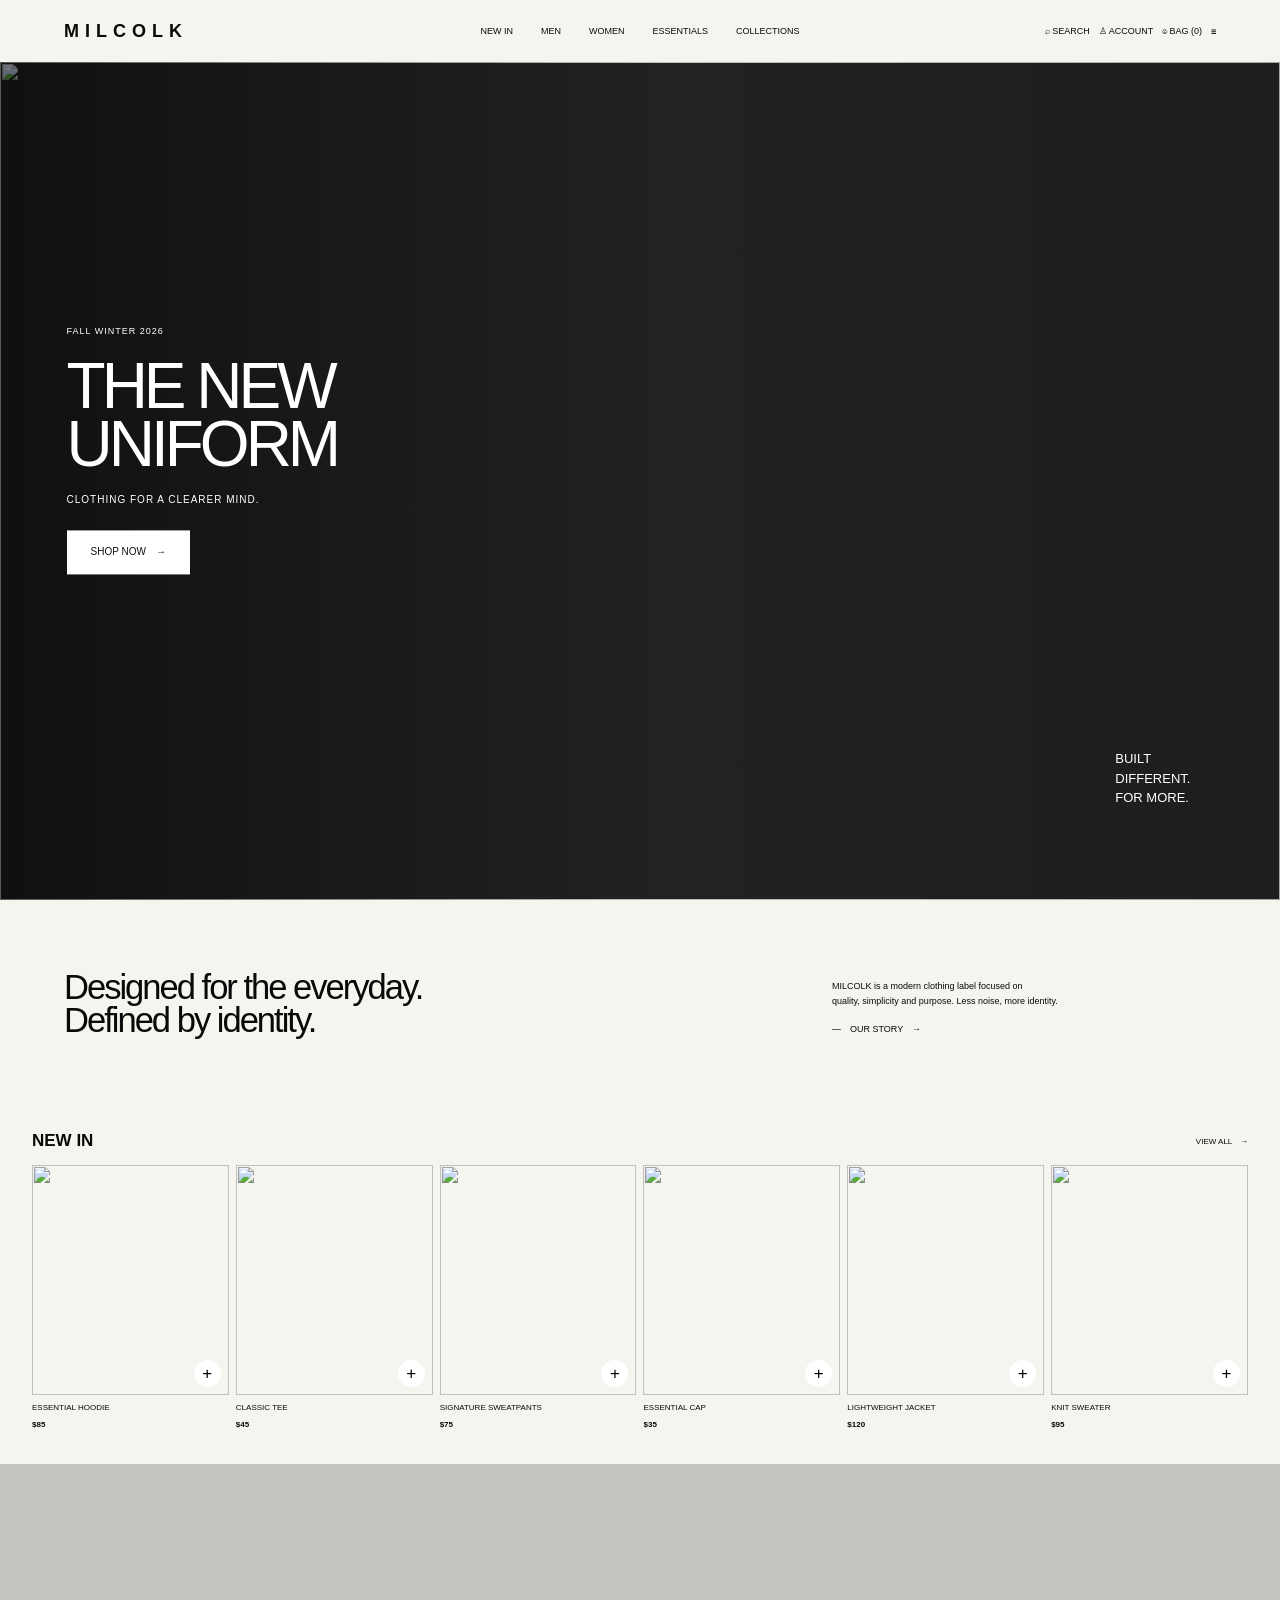
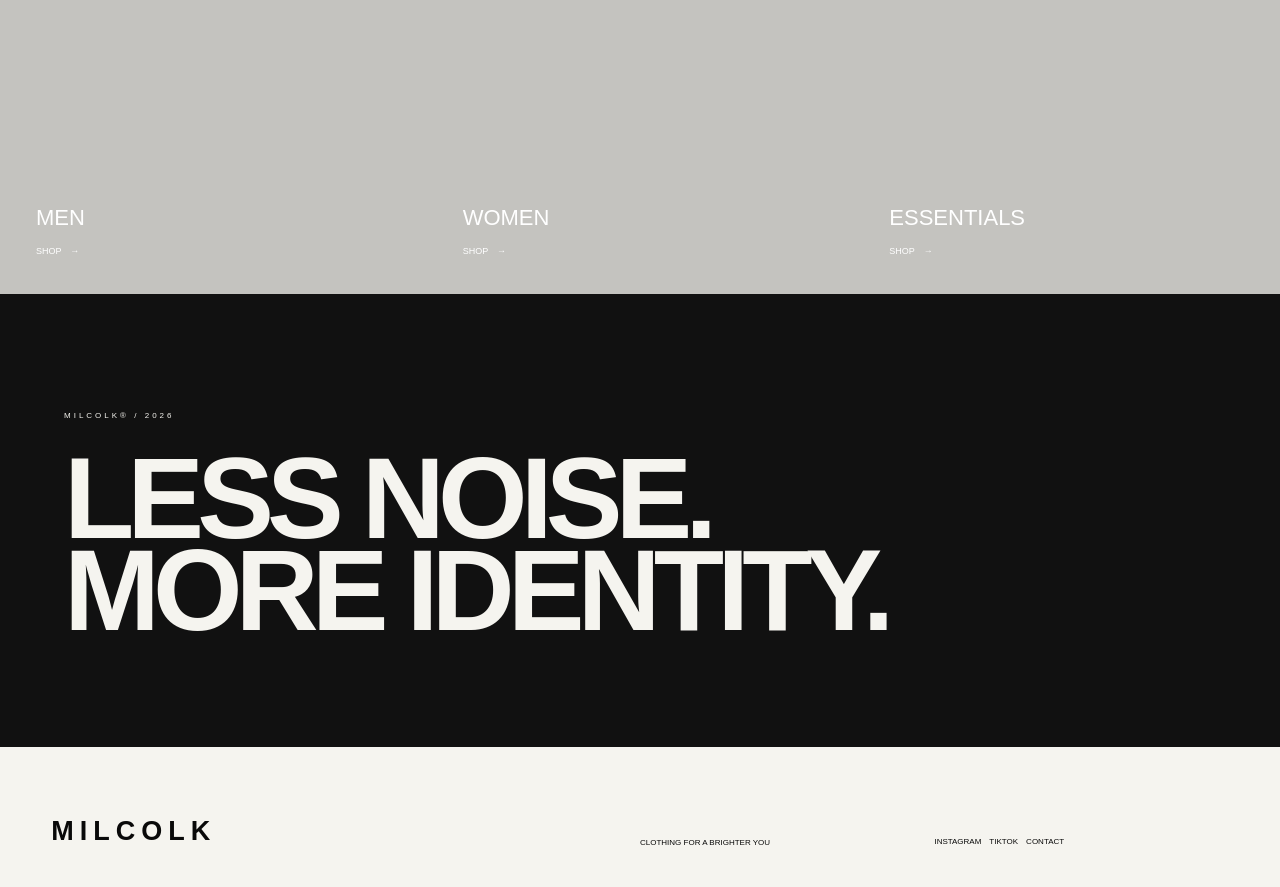
==== commit 99d96720: "Add files via upload" ====
--- a/index.html
+++ b/index.html
@@ -1,17 +1,15 @@
-<!doctype html><html lang="en"><head><meta charset="utf-8"><meta name="viewport" content="width=device-width,initial-scale=1">
-<title>MILCOLK — The New Uniform</title><link rel="stylesheet" href="styles.css"></head><body>
-<header><a class="brand" href="#">MILCOLK</a><nav><a href="#new">NEW IN</a><a href="#men">MEN</a><a href="#women">WOMEN</a><a href="#essentials">ESSENTIALS</a><a href="#story">COLLECTIONS</a></nav><div class="tools"><button>SEARCH</button><button>ACCOUNT</button><button>BAG (<span id="bag">0</span>)</button><button class="hamb">☰</button></div></header>
-<section class="hero"><img src="assets/hero.jpg" alt="MILCOLK The New Uniform"><div class="overlay"><small>FALL / WINTER 2026</small><h1>THE NEW<br>UNIFORM</h1><p>CLOTHING FOR A CLEARER MIND.</p><a href="#new">SHOP NOW →</a></div></section>
-<section class="intro" id="story"><h2>Designed for the everyday.<br>Defined by identity.</h2><p>MILCOLK is a modern clothing label focused on quality, simplicity and purpose.<br>Less noise, more identity.</p></section>
-<section id="new" class="shop"><div class="shop-title"><h2>NEW IN</h2><a href="#">VIEW ALL →</a></div>
-<div class="products">
-<article><img src="assets/product-1.jpg"><div><span>ESSENTIAL HOODIE</span><b>$85</b></div><button class="add">ADD +</button></article>
-<article><img src="assets/product-2.jpg"><div><span>CLASSIC TEE</span><b>$45</b></div><button class="add">ADD +</button></article>
-<article><img src="assets/product-3.jpg"><div><span>SIGNATURE SWEATPANTS</span><b>$75</b></div><button class="add">ADD +</button></article>
-<article><img src="assets/product-4.jpg"><div><span>ESSENTIAL CAP</span><b>$35</b></div><button class="add">ADD +</button></article>
-<article><img src="assets/product-5.jpg"><div><span>LIGHTWEIGHT JACKET</span><b>$120</b></div><button class="add">ADD +</button></article>
-<article><img src="assets/product-6.jpg"><div><span>KNIT SWEATER</span><b>$95</b></div><button class="add">ADD +</button></article>
+<!doctype html><html lang="en"><head><meta charset="utf-8"><meta name="viewport" content="width=device-width,initial-scale=1"><title>MILCOLK — The New Uniform</title><link rel="stylesheet" href="styles.css"></head><body>
+<header><a class="brand">MILCOLK</a><nav><a href="#new">NEW IN</a><a href="#men">MEN</a><a href="#women">WOMEN</a><a href="#essentials">ESSENTIALS</a><a href="#collections">COLLECTIONS</a></nav><div class="tools">⌕ SEARCH　♙ ACCOUNT　♧ BAG (<span id="bag">0</span>)　☰</div></header>
+<section class="hero"><img src="assets/hero.jpg"><div class="copy"><small>FALL WINTER 2026</small><h1>THE NEW<br>UNIFORM</h1><p>CLOTHING FOR A CLEARER MIND.</p><a href="#new">SHOP NOW　→</a></div><div class="built">BUILT<br>DIFFERENT.<br>FOR MORE.</div></section>
+<section class="intro"><h2>Designed for the everyday.<br>Defined by identity.</h2><div><p>MILCOLK is a modern clothing label focused on<br>quality, simplicity and purpose. Less noise, more identity.</p><a href="#collections">—　OUR STORY　→</a></div></section>
+<section id="new" class="new"><div class="title"><h2>NEW IN</h2><a>VIEW ALL　→</a></div><div class="products">
+<article><img src="assets/product1.jpg"><button>+</button><p>ESSENTIAL HOODIE</p><b>$85</b></article>
+<article><img src="assets/product2.jpg"><button>+</button><p>CLASSIC TEE</p><b>$45</b></article>
+<article><img src="assets/product3.jpg"><button>+</button><p>SIGNATURE SWEATPANTS</p><b>$75</b></article>
+<article><img src="assets/product4.jpg"><button>+</button><p>ESSENTIAL CAP</p><b>$35</b></article>
+<article><img src="assets/product5.jpg"><button>+</button><p>LIGHTWEIGHT JACKET</p><b>$120</b></article>
+<article><img src="assets/product6.jpg"><button>+</button><p>KNIT SWEATER</p><b>$95</b></article>
 </div></section>
-<section class="categories"><a id="men" style="background-image:url('assets/men.jpg')"><span>MEN<small>SHOP →</small></span></a><a id="women" style="background-image:url('assets/women.jpg')"><span>WOMEN<small>SHOP →</small></span></a><a id="essentials" style="background-image:url('assets/essentials.jpg')"><span>ESSENTIALS<small>SHOP →</small></span></a></section>
-<section class="manifesto"><small>MILCOLK® / NEW YORK / 2026</small><h2>LESS NOISE.<br>MORE IDENTITY.</h2></section>
-<footer><b>MILCOLK</b><p>CLOTHING FOR A BRIGHTER YOU</p><p>INSTAGRAM &nbsp; TIKTOK &nbsp; CONTACT</p></footer><script src="script.js"></script></body></html>+<section id="collections" class="cats"><a id="men" style="background-image:url(assets/men.jpg)"><span>MEN<small>SHOP　→</small></span></a><a id="women" style="background-image:url(assets/women.jpg)"><span>WOMEN<small>SHOP　→</small></span></a><a id="essentials" style="background-image:url(assets/essentials.jpg)"><span>ESSENTIALS<small>SHOP　→</small></span></a></section>
+<section class="end"><small>MILCOLK® / 2026</small><h2>LESS NOISE.<br>MORE IDENTITY.</h2></section><footer><b>MILCOLK</b><span>CLOTHING FOR A BRIGHTER YOU</span><span>INSTAGRAM　TIKTOK　CONTACT</span></footer>
+<script src="script.js"></script></body></html>
--- a/styles.css
+++ b/styles.css
@@ -1 +1 @@
-*{box-sizing:border-box}html{scroll-behavior:smooth}body{margin:0;background:#f5f4ef;color:#0b0b0b;font-family:Arial,Helvetica,sans-serif}a{text-decoration:none;color:inherit}button{font:inherit}header{height:64px;padding:0 3vw;display:grid;grid-template-columns:1fr 2fr 1fr;align-items:center;background:#f5f4ef;position:sticky;top:0;z-index:30}.brand{font-size:19px;font-weight:900;letter-spacing:6px}nav{display:flex;justify-content:center;gap:28px;font-size:9px;letter-spacing:1.2px}.tools{display:flex;justify-content:flex-end;gap:18px}.tools button{border:0;background:none;font-size:9px;letter-spacing:1px}.hamb{font-size:16px!important}.hero{height:calc(100vh - 64px);min-height:650px;position:relative;background:#222;overflow:hidden}.hero>img{width:100%;height:100%;object-fit:cover;object-position:center}.hero:after{content:"";position:absolute;inset:0;background:linear-gradient(90deg,#0009,transparent 48%,#0001)}.overlay{position:absolute;z-index:2;left:11.5%;top:48%;transform:translateY(-50%);color:white}.overlay small{font-size:8px;letter-spacing:2px}.overlay h1{font-weight:400;font-size:clamp(58px,5vw,96px);line-height:.87;letter-spacing:-4px;margin:18px 0}.overlay p{font-size:9px;letter-spacing:2px}.overlay a{display:inline-block;background:white;color:#111;padding:15px 30px;margin-top:16px;font-size:9px;letter-spacing:1px}.intro{padding:65px 7vw;display:grid;grid-template-columns:2fr 1fr;align-items:end}.intro h2{font-size:clamp(35px,3.4vw,62px);line-height:.95;font-weight:400;letter-spacing:-2px;margin:0}.intro p{font-size:10px;line-height:1.7}.shop{padding:20px 2vw 75px}.shop-title{display:flex;justify-content:space-between;align-items:center}.shop-title h2{font-size:18px;letter-spacing:1px}.shop-title a{font-size:9px}.products{display:grid;grid-template-columns:repeat(6,1fr);gap:6px}.products article{position:relative}.products img{display:block;width:100%;height:330px;object-fit:cover;background:#ddd}.products article>div{display:flex;justify-content:space-between;padding:11px 3px 4px;font-size:9px}.add{position:absolute;right:9px;bottom:42px;border:0;background:white;padding:9px 11px;font-size:8px;opacity:0;transition:.2s}.products article:hover .add{opacity:1}.categories{display:grid;grid-template-columns:repeat(3,1fr);height:520px}.categories a{background-size:cover;background-position:center;position:relative;display:flex;align-items:flex-end;padding:35px;color:white}.categories a:after{content:"";position:absolute;inset:0;background:#0004}.categories span{position:relative;z-index:2;font-size:24px;letter-spacing:3px}.categories small{display:block;font-size:8px;margin-top:14px;letter-spacing:2px}.manifesto{background:#111;color:#f5f4ef;padding:120px 5vw}.manifesto small{letter-spacing:3px;font-size:8px}.manifesto h2{font-size:clamp(70px,9vw,160px);line-height:.8;letter-spacing:-7px;margin:35px 0 0}footer{padding:45px 3vw;display:grid;grid-template-columns:2fr 1fr 1fr;align-items:end;min-height:140px;font-size:9px;letter-spacing:1px}footer b{font-size:28px;letter-spacing:6px}@media(max-width:1100px){.products{grid-template-columns:repeat(3,1fr)}.products img{height:420px}}@media(max-width:800px){header{grid-template-columns:1fr 1fr}nav{display:none}.tools button:not(.hamb):not(:nth-last-child(2)){display:none}.intro{grid-template-columns:1fr;gap:30px}.categories{grid-template-columns:1fr;height:auto}.categories a{height:420px}.overlay{left:7%}.products{grid-template-columns:repeat(2,1fr)}footer{grid-template-columns:1fr;gap:20px}}@media(max-width:520px){.hero{min-height:650px}.overlay h1{font-size:56px}.products{grid-template-columns:1fr}.products img{height:auto}.intro{padding:60px 20px}.manifesto{padding:90px 20px}.manifesto h2{font-size:58px;letter-spacing:-4px}}+*{box-sizing:border-box}html{scroll-behavior:smooth}body{margin:0;background:#f5f4ef;color:#090909;font-family:Arial,sans-serif}a{text-decoration:none;color:inherit;cursor:pointer}header{height:62px;padding:0 5%;display:grid;grid-template-columns:1fr 2fr 1fr;align-items:center;position:sticky;top:0;z-index:10;background:#f5f4ef}.brand{font-size:18px;font-weight:900;letter-spacing:6px}nav{display:flex;justify-content:center;gap:28px;font-size:9px}.tools{text-align:right;font-size:9px}.hero{height:calc(100vh - 62px);min-height:650px;position:relative;overflow:hidden;background:#222;color:#fff}.hero>img{width:100%;height:100%;object-fit:cover;object-position:center}.hero:after{content:"";position:absolute;inset:0;background:linear-gradient(90deg,#0008,transparent 52%,#0002)}.copy{position:absolute;z-index:2;left:5.2%;top:46%;transform:translateY(-50%)}.copy small{font-size:9px;letter-spacing:1px}.copy h1{font-size:clamp(62px,5vw,100px);font-weight:400;line-height:.9;letter-spacing:-4px;margin:20px 0}.copy p{font-size:10px;letter-spacing:1px}.copy a{display:inline-block;background:#fff;color:#111;padding:15px 24px;margin-top:15px;font-size:10px}.built{position:absolute;z-index:2;right:7%;bottom:11%;line-height:1.5;font-size:13px}.intro{padding:42px 5%;display:grid;grid-template-columns:2fr 1fr;align-items:center}.intro h2{font-size:clamp(32px,2.7vw,52px);font-weight:400;line-height:.95;letter-spacing:-2px}.intro p,.intro a{font-size:9px;line-height:1.7}.new{padding:10px 2.5% 35px}.title{display:flex;justify-content:space-between;align-items:center}.title h2{font-size:17px}.title a{font-size:8px}.products{display:grid;grid-template-columns:repeat(6,1fr);gap:7px}.products article{position:relative}.products img{width:100%;height:230px;object-fit:cover;display:block}.products p,.products b{font-size:8px;margin:8px 0 0;display:block}.products button{position:absolute;right:8px;top:195px;width:27px;height:27px;border:0;border-radius:50%;background:#fff;font-size:17px;cursor:pointer}.cats{display:grid;grid-template-columns:repeat(3,1fr);height:430px}.cats a{background-size:cover;background-position:center;position:relative;padding:36px;color:#fff;display:flex;align-items:end}.cats a:after{content:"";position:absolute;inset:0;background:#0003}.cats span{position:relative;z-index:2;font-size:22px}.cats small{display:block;font-size:9px;margin-top:14px}.end{padding:110px 5%;background:#111;color:#f5f4ef}.end small{font-size:8px;letter-spacing:3px}.end h2{font-size:clamp(65px,9vw,155px);line-height:.8;letter-spacing:-7px;margin:30px 0 0}footer{height:140px;padding:40px 4%;display:grid;grid-template-columns:2fr 1fr 1fr;align-items:end;font-size:8px}footer b{font-size:27px;letter-spacing:6px}@media(max-width:1000px){nav{display:none}header{grid-template-columns:1fr 1fr}.products{grid-template-columns:repeat(3,1fr)}.products img{height:340px}.cats{height:auto;grid-template-columns:1fr}.cats a{height:400px}}@media(max-width:600px){.tools{font-size:0}.tools:after{content:"BAG (" attr(data-bag) ")　☰";font-size:9px}.hero{min-height:650px}.copy{left:7%}.copy h1{font-size:58px}.intro{grid-template-columns:1fr}.products{grid-template-columns:1fr 1fr}.products img{height:280px}.end h2{font-size:57px;letter-spacing:-4px}footer{grid-template-columns:1fr;gap:16px;height:auto}}
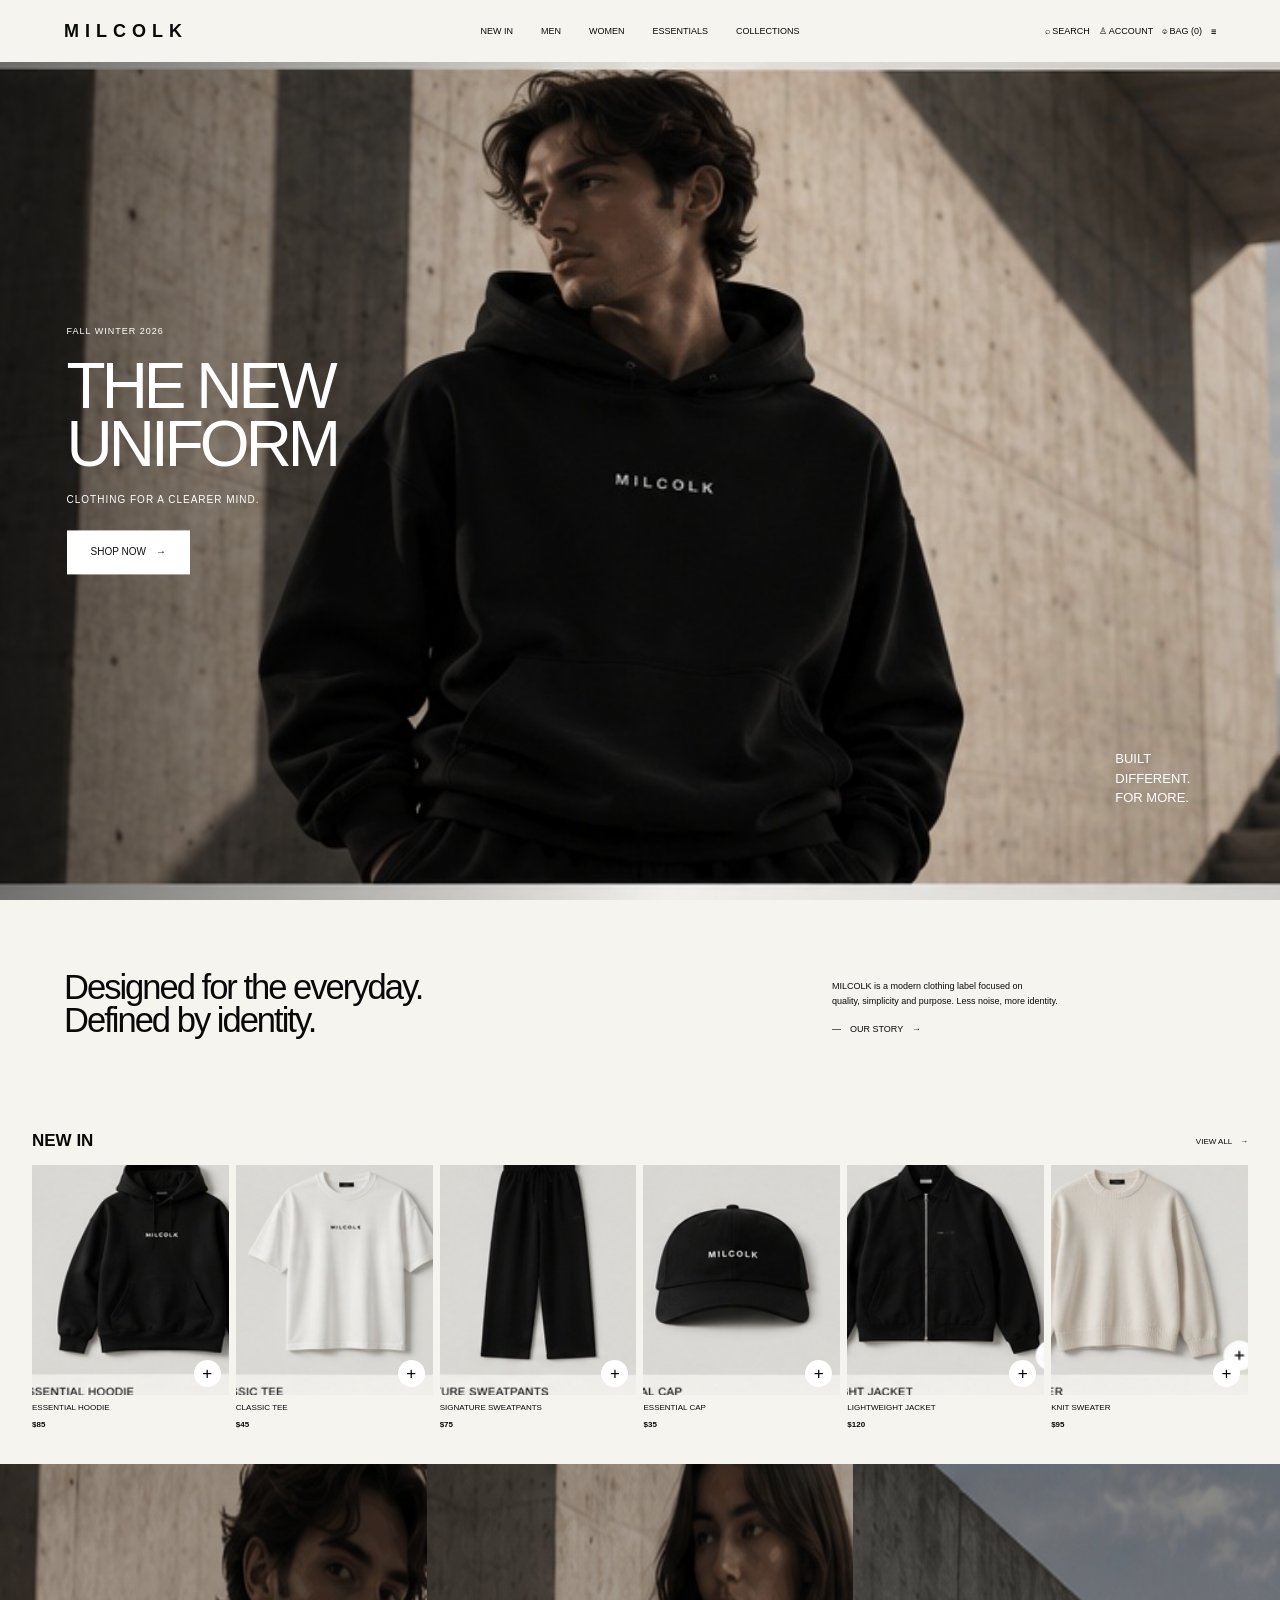
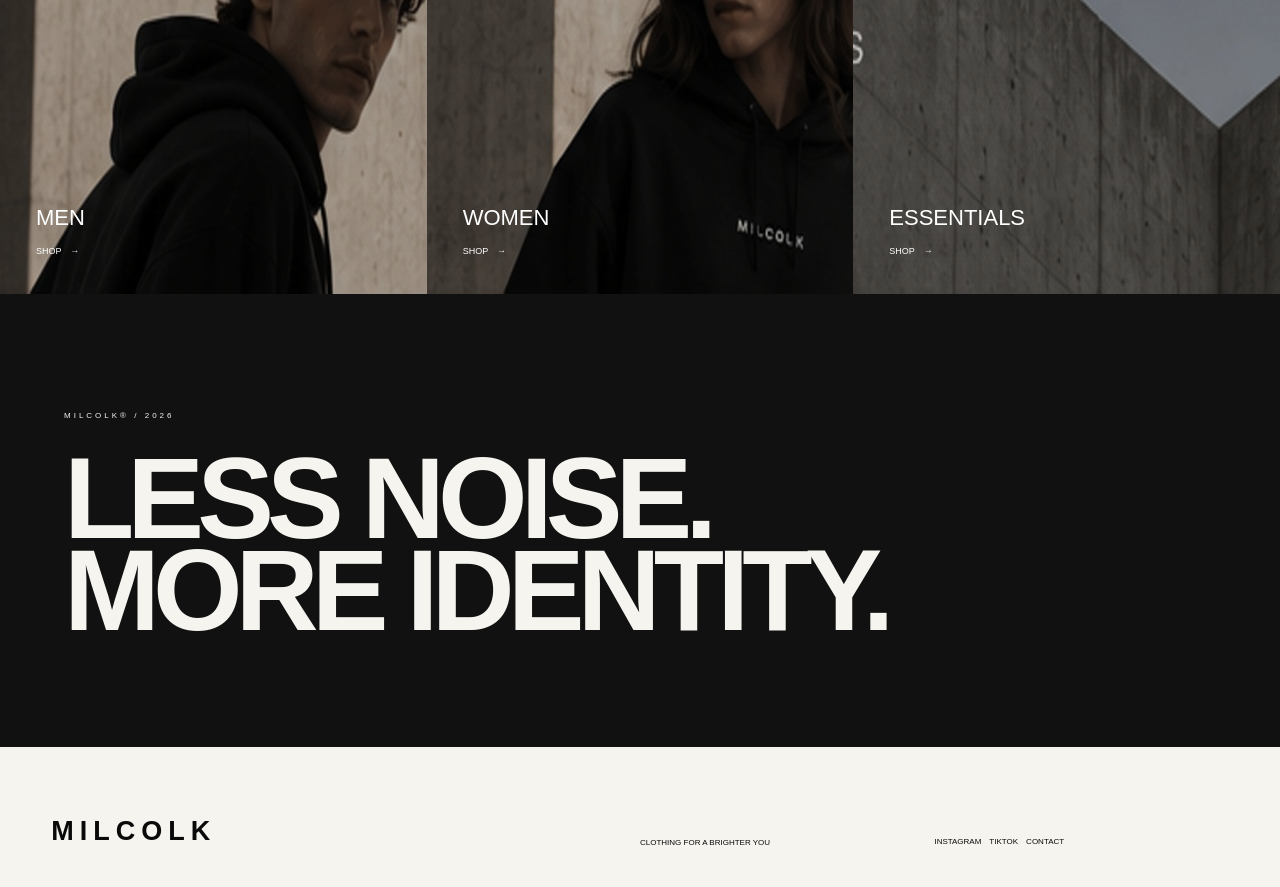
==== commit 9ccc50ab: "Add files via upload" ====
--- a/index.html
+++ b/index.html
@@ -1,15 +1,15 @@
 <!doctype html><html lang="en"><head><meta charset="utf-8"><meta name="viewport" content="width=device-width,initial-scale=1"><title>MILCOLK — The New Uniform</title><link rel="stylesheet" href="styles.css"></head><body>
 <header><a class="brand">MILCOLK</a><nav><a href="#new">NEW IN</a><a href="#men">MEN</a><a href="#women">WOMEN</a><a href="#essentials">ESSENTIALS</a><a href="#collections">COLLECTIONS</a></nav><div class="tools">⌕ SEARCH　♙ ACCOUNT　♧ BAG (<span id="bag">0</span>)　☰</div></header>
-<section class="hero"><img src="assets/hero.jpg"><div class="copy"><small>FALL WINTER 2026</small><h1>THE NEW<br>UNIFORM</h1><p>CLOTHING FOR A CLEARER MIND.</p><a href="#new">SHOP NOW　→</a></div><div class="built">BUILT<br>DIFFERENT.<br>FOR MORE.</div></section>
+<section class="hero"><img src="hero.jpg"><div class="copy"><small>FALL WINTER 2026</small><h1>THE NEW<br>UNIFORM</h1><p>CLOTHING FOR A CLEARER MIND.</p><a href="#new">SHOP NOW　→</a></div><div class="built">BUILT<br>DIFFERENT.<br>FOR MORE.</div></section>
 <section class="intro"><h2>Designed for the everyday.<br>Defined by identity.</h2><div><p>MILCOLK is a modern clothing label focused on<br>quality, simplicity and purpose. Less noise, more identity.</p><a href="#collections">—　OUR STORY　→</a></div></section>
 <section id="new" class="new"><div class="title"><h2>NEW IN</h2><a>VIEW ALL　→</a></div><div class="products">
-<article><img src="assets/product1.jpg"><button>+</button><p>ESSENTIAL HOODIE</p><b>$85</b></article>
-<article><img src="assets/product2.jpg"><button>+</button><p>CLASSIC TEE</p><b>$45</b></article>
-<article><img src="assets/product3.jpg"><button>+</button><p>SIGNATURE SWEATPANTS</p><b>$75</b></article>
-<article><img src="assets/product4.jpg"><button>+</button><p>ESSENTIAL CAP</p><b>$35</b></article>
-<article><img src="assets/product5.jpg"><button>+</button><p>LIGHTWEIGHT JACKET</p><b>$120</b></article>
-<article><img src="assets/product6.jpg"><button>+</button><p>KNIT SWEATER</p><b>$95</b></article>
+<article><img src="product1.jpg"><button>+</button><p>ESSENTIAL HOODIE</p><b>$85</b></article>
+<article><img src="product2.jpg"><button>+</button><p>CLASSIC TEE</p><b>$45</b></article>
+<article><img src="product3.jpg"><button>+</button><p>SIGNATURE SWEATPANTS</p><b>$75</b></article>
+<article><img src="product4.jpg"><button>+</button><p>ESSENTIAL CAP</p><b>$35</b></article>
+<article><img src="product5.jpg"><button>+</button><p>LIGHTWEIGHT JACKET</p><b>$120</b></article>
+<article><img src="product6.jpg"><button>+</button><p>KNIT SWEATER</p><b>$95</b></article>
 </div></section>
-<section id="collections" class="cats"><a id="men" style="background-image:url(assets/men.jpg)"><span>MEN<small>SHOP　→</small></span></a><a id="women" style="background-image:url(assets/women.jpg)"><span>WOMEN<small>SHOP　→</small></span></a><a id="essentials" style="background-image:url(assets/essentials.jpg)"><span>ESSENTIALS<small>SHOP　→</small></span></a></section>
+<section id="collections" class="cats"><a id="men" style="background-image:url(men.jpg)"><span>MEN<small>SHOP　→</small></span></a><a id="women" style="background-image:url(women.jpg)"><span>WOMEN<small>SHOP　→</small></span></a><a id="essentials" style="background-image:url(essentials.jpg)"><span>ESSENTIALS<small>SHOP　→</small></span></a></section>
 <section class="end"><small>MILCOLK® / 2026</small><h2>LESS NOISE.<br>MORE IDENTITY.</h2></section><footer><b>MILCOLK</b><span>CLOTHING FOR A BRIGHTER YOU</span><span>INSTAGRAM　TIKTOK　CONTACT</span></footer>
 <script src="script.js"></script></body></html>
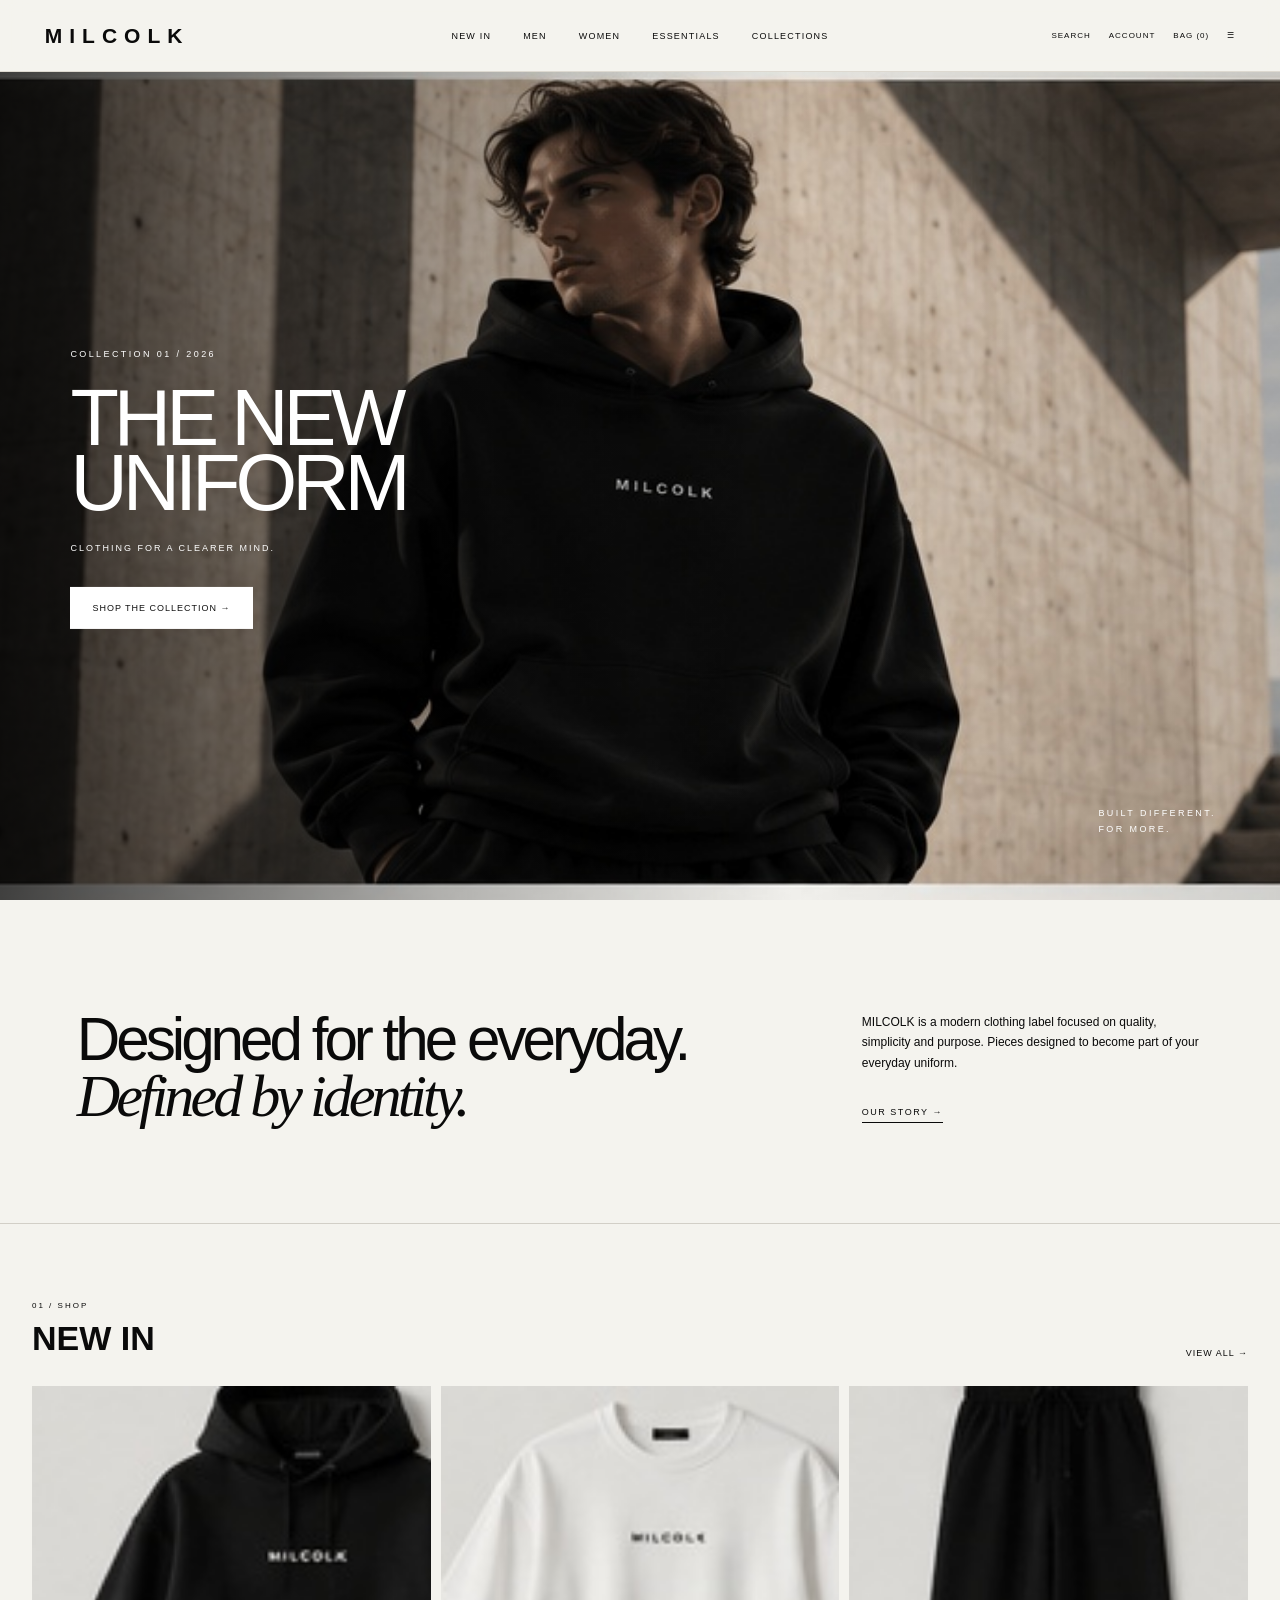
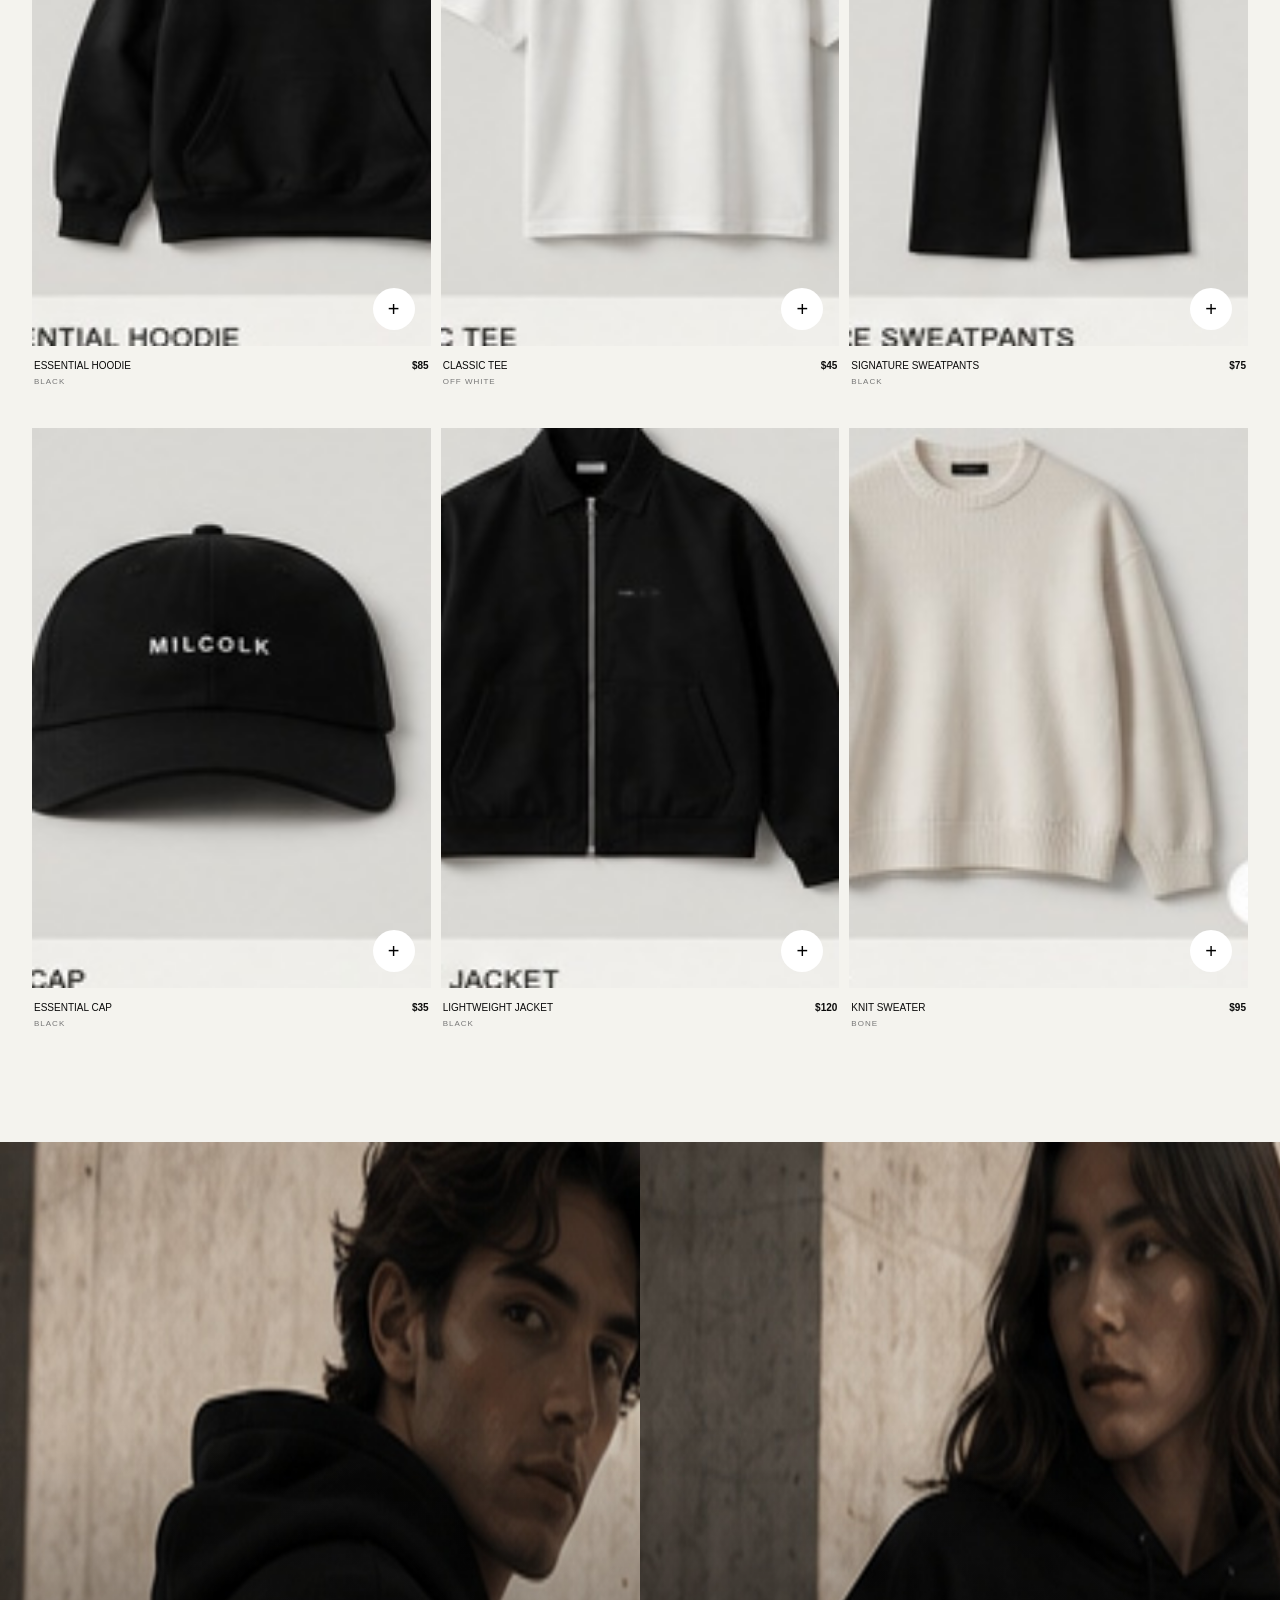
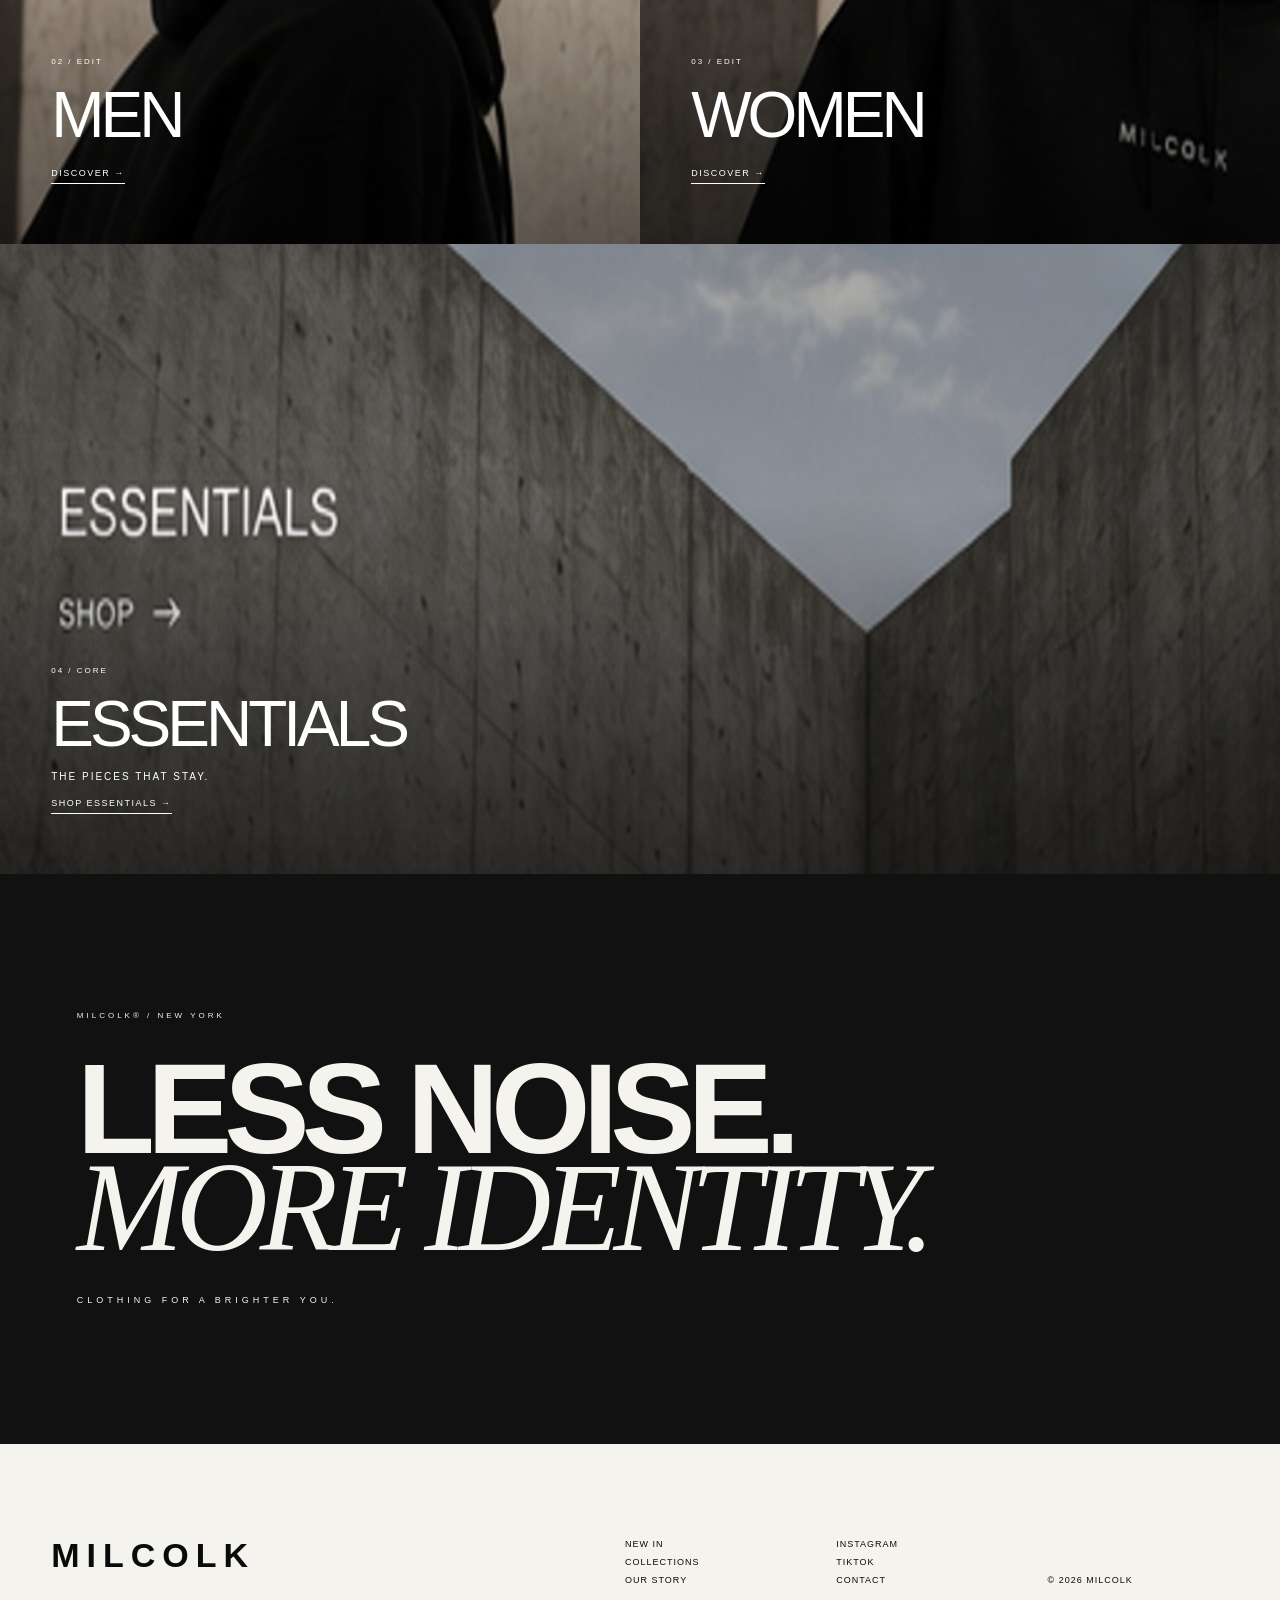
==== commit 0f8e0feb: "Add files via upload" ====
--- a/index.html
+++ b/index.html
@@ -1,15 +1,18 @@
-<!doctype html><html lang="en"><head><meta charset="utf-8"><meta name="viewport" content="width=device-width,initial-scale=1"><title>MILCOLK — The New Uniform</title><link rel="stylesheet" href="styles.css"></head><body>
-<header><a class="brand">MILCOLK</a><nav><a href="#new">NEW IN</a><a href="#men">MEN</a><a href="#women">WOMEN</a><a href="#essentials">ESSENTIALS</a><a href="#collections">COLLECTIONS</a></nav><div class="tools">⌕ SEARCH　♙ ACCOUNT　♧ BAG (<span id="bag">0</span>)　☰</div></header>
-<section class="hero"><img src="hero.jpg"><div class="copy"><small>FALL WINTER 2026</small><h1>THE NEW<br>UNIFORM</h1><p>CLOTHING FOR A CLEARER MIND.</p><a href="#new">SHOP NOW　→</a></div><div class="built">BUILT<br>DIFFERENT.<br>FOR MORE.</div></section>
-<section class="intro"><h2>Designed for the everyday.<br>Defined by identity.</h2><div><p>MILCOLK is a modern clothing label focused on<br>quality, simplicity and purpose. Less noise, more identity.</p><a href="#collections">—　OUR STORY　→</a></div></section>
-<section id="new" class="new"><div class="title"><h2>NEW IN</h2><a>VIEW ALL　→</a></div><div class="products">
-<article><img src="product1.jpg"><button>+</button><p>ESSENTIAL HOODIE</p><b>$85</b></article>
-<article><img src="product2.jpg"><button>+</button><p>CLASSIC TEE</p><b>$45</b></article>
-<article><img src="product3.jpg"><button>+</button><p>SIGNATURE SWEATPANTS</p><b>$75</b></article>
-<article><img src="product4.jpg"><button>+</button><p>ESSENTIAL CAP</p><b>$35</b></article>
-<article><img src="product5.jpg"><button>+</button><p>LIGHTWEIGHT JACKET</p><b>$120</b></article>
-<article><img src="product6.jpg"><button>+</button><p>KNIT SWEATER</p><b>$95</b></article>
+<!doctype html><html lang="en"><head><meta charset="utf-8"><meta name="viewport" content="width=device-width,initial-scale=1">
+<title>MILCOLK — The New Uniform</title><link rel="stylesheet" href="styles.css"></head><body>
+<header><a class="brand" href="#">MILCOLK</a><nav><a href="#new">NEW IN</a><a href="#men">MEN</a><a href="#women">WOMEN</a><a href="#essentials">ESSENTIALS</a><a href="#story">COLLECTIONS</a></nav><div class="tools"><span>SEARCH</span><span>ACCOUNT</span><span>BAG (<b id="bag">0</b>)</span><span>☰</span></div></header>
+<main>
+<section class="hero"><img src="hero.jpg" alt="MILCOLK campaign"><div class="shade"></div><div class="heroCopy"><small>COLLECTION 01 / 2026</small><h1>THE NEW<br>UNIFORM</h1><p>CLOTHING FOR A CLEARER MIND.</p><a href="#new">SHOP THE COLLECTION →</a></div><div class="heroSide">BUILT DIFFERENT.<br>FOR MORE.</div></section>
+<section id="story" class="intro"><h2>Designed for the everyday.<br><em>Defined by identity.</em></h2><div><p>MILCOLK is a modern clothing label focused on quality, simplicity and purpose. Pieces designed to become part of your everyday uniform.</p><a href="#editorial">OUR STORY →</a></div></section>
+<section id="new" class="new"><div class="sectionHead"><div><small>01 / SHOP</small><h2>NEW IN</h2></div><a>VIEW ALL →</a></div><div class="products">
+<article><div class="photo"><img src="product1.jpg"><button class="add">+</button></div><div class="meta"><span>ESSENTIAL HOODIE<small>BLACK</small></span><b>$85</b></div></article>
+<article><div class="photo"><img src="product2.jpg"><button class="add">+</button></div><div class="meta"><span>CLASSIC TEE<small>OFF WHITE</small></span><b>$45</b></div></article>
+<article><div class="photo"><img src="product3.jpg"><button class="add">+</button></div><div class="meta"><span>SIGNATURE SWEATPANTS<small>BLACK</small></span><b>$75</b></div></article>
+<article><div class="photo"><img src="product4.jpg"><button class="add">+</button></div><div class="meta"><span>ESSENTIAL CAP<small>BLACK</small></span><b>$35</b></div></article>
+<article><div class="photo"><img src="product5.jpg"><button class="add">+</button></div><div class="meta"><span>LIGHTWEIGHT JACKET<small>BLACK</small></span><b>$120</b></div></article>
+<article><div class="photo"><img src="product6.jpg"><button class="add">+</button></div><div class="meta"><span>KNIT SWEATER<small>BONE</small></span><b>$95</b></div></article>
 </div></section>
-<section id="collections" class="cats"><a id="men" style="background-image:url(men.jpg)"><span>MEN<small>SHOP　→</small></span></a><a id="women" style="background-image:url(women.jpg)"><span>WOMEN<small>SHOP　→</small></span></a><a id="essentials" style="background-image:url(essentials.jpg)"><span>ESSENTIALS<small>SHOP　→</small></span></a></section>
-<section class="end"><small>MILCOLK® / 2026</small><h2>LESS NOISE.<br>MORE IDENTITY.</h2></section><footer><b>MILCOLK</b><span>CLOTHING FOR A BRIGHTER YOU</span><span>INSTAGRAM　TIKTOK　CONTACT</span></footer>
-<script src="script.js"></script></body></html>+<section id="editorial" class="editorial"><a id="men" style="background-image:url('men.jpg')"><div><small>02 / EDIT</small><h2>MEN</h2><span>DISCOVER →</span></div></a><a id="women" style="background-image:url('women.jpg')"><div><small>03 / EDIT</small><h2>WOMEN</h2><span>DISCOVER →</span></div></a></section>
+<section class="wideEdit" id="essentials" style="background-image:url('essentials.jpg')"><div><small>04 / CORE</small><h2>ESSENTIALS</h2><p>THE PIECES THAT STAY.</p><a href="#new">SHOP ESSENTIALS →</a></div></section>
+<section class="manifesto"><small>MILCOLK® / NEW YORK</small><h2>LESS NOISE.<br><em>MORE IDENTITY.</em></h2><p>Clothing for a brighter you.</p></section>
+</main><footer><b>MILCOLK</b><div>NEW IN<br>COLLECTIONS<br>OUR STORY</div><div>INSTAGRAM<br>TIKTOK<br>CONTACT</div><span>© 2026 MILCOLK</span></footer><script src="script.js"></script></body></html>
--- a/styles.css
+++ b/styles.css
@@ -1 +1 @@
-*{box-sizing:border-box}html{scroll-behavior:smooth}body{margin:0;background:#f5f4ef;color:#090909;font-family:Arial,sans-serif}a{text-decoration:none;color:inherit;cursor:pointer}header{height:62px;padding:0 5%;display:grid;grid-template-columns:1fr 2fr 1fr;align-items:center;position:sticky;top:0;z-index:10;background:#f5f4ef}.brand{font-size:18px;font-weight:900;letter-spacing:6px}nav{display:flex;justify-content:center;gap:28px;font-size:9px}.tools{text-align:right;font-size:9px}.hero{height:calc(100vh - 62px);min-height:650px;position:relative;overflow:hidden;background:#222;color:#fff}.hero>img{width:100%;height:100%;object-fit:cover;object-position:center}.hero:after{content:"";position:absolute;inset:0;background:linear-gradient(90deg,#0008,transparent 52%,#0002)}.copy{position:absolute;z-index:2;left:5.2%;top:46%;transform:translateY(-50%)}.copy small{font-size:9px;letter-spacing:1px}.copy h1{font-size:clamp(62px,5vw,100px);font-weight:400;line-height:.9;letter-spacing:-4px;margin:20px 0}.copy p{font-size:10px;letter-spacing:1px}.copy a{display:inline-block;background:#fff;color:#111;padding:15px 24px;margin-top:15px;font-size:10px}.built{position:absolute;z-index:2;right:7%;bottom:11%;line-height:1.5;font-size:13px}.intro{padding:42px 5%;display:grid;grid-template-columns:2fr 1fr;align-items:center}.intro h2{font-size:clamp(32px,2.7vw,52px);font-weight:400;line-height:.95;letter-spacing:-2px}.intro p,.intro a{font-size:9px;line-height:1.7}.new{padding:10px 2.5% 35px}.title{display:flex;justify-content:space-between;align-items:center}.title h2{font-size:17px}.title a{font-size:8px}.products{display:grid;grid-template-columns:repeat(6,1fr);gap:7px}.products article{position:relative}.products img{width:100%;height:230px;object-fit:cover;display:block}.products p,.products b{font-size:8px;margin:8px 0 0;display:block}.products button{position:absolute;right:8px;top:195px;width:27px;height:27px;border:0;border-radius:50%;background:#fff;font-size:17px;cursor:pointer}.cats{display:grid;grid-template-columns:repeat(3,1fr);height:430px}.cats a{background-size:cover;background-position:center;position:relative;padding:36px;color:#fff;display:flex;align-items:end}.cats a:after{content:"";position:absolute;inset:0;background:#0003}.cats span{position:relative;z-index:2;font-size:22px}.cats small{display:block;font-size:9px;margin-top:14px}.end{padding:110px 5%;background:#111;color:#f5f4ef}.end small{font-size:8px;letter-spacing:3px}.end h2{font-size:clamp(65px,9vw,155px);line-height:.8;letter-spacing:-7px;margin:30px 0 0}footer{height:140px;padding:40px 4%;display:grid;grid-template-columns:2fr 1fr 1fr;align-items:end;font-size:8px}footer b{font-size:27px;letter-spacing:6px}@media(max-width:1000px){nav{display:none}header{grid-template-columns:1fr 1fr}.products{grid-template-columns:repeat(3,1fr)}.products img{height:340px}.cats{height:auto;grid-template-columns:1fr}.cats a{height:400px}}@media(max-width:600px){.tools{font-size:0}.tools:after{content:"BAG (" attr(data-bag) ")　☰";font-size:9px}.hero{min-height:650px}.copy{left:7%}.copy h1{font-size:58px}.intro{grid-template-columns:1fr}.products{grid-template-columns:1fr 1fr}.products img{height:280px}.end h2{font-size:57px;letter-spacing:-4px}footer{grid-template-columns:1fr;gap:16px;height:auto}}+*{box-sizing:border-box}html{scroll-behavior:smooth}body{margin:0;background:#f4f3ee;color:#0a0a0a;font-family:Arial,Helvetica,sans-serif}a{text-decoration:none;color:inherit}header{height:72px;padding:0 3.5vw;display:grid;grid-template-columns:1fr 2fr 1fr;align-items:center;position:sticky;top:0;z-index:50;background:#f4f3eef2;backdrop-filter:blur(12px);border-bottom:1px solid #ddd9d0}.brand{font-size:21px;font-weight:900;letter-spacing:7px}nav{display:flex;justify-content:center;gap:32px;font-size:9px;letter-spacing:1.2px}.tools{display:flex;justify-content:flex-end;gap:18px;font-size:8px;letter-spacing:1px}.tools b{font-weight:400}.hero{height:calc(100vh - 72px);min-height:680px;position:relative;overflow:hidden;background:#171717;color:white}.hero>img{width:100%;height:100%;object-fit:cover;object-position:center}.shade{position:absolute;inset:0;background:linear-gradient(90deg,#000b 0,#0004 34%,transparent 62%,#0002)}.heroCopy{position:absolute;left:5.5vw;top:50%;transform:translateY(-50%);z-index:2}.heroCopy small,.heroSide{font-size:9px;letter-spacing:2.4px}.heroCopy h1{font-size:clamp(68px,6.2vw,118px);font-weight:400;line-height:.82;letter-spacing:-5px;margin:24px 0 28px}.heroCopy p{font-size:9px;letter-spacing:2px}.heroCopy a{display:inline-block;margin-top:25px;padding:16px 22px;background:white;color:#111;font-size:9px;letter-spacing:1px}.heroSide{position:absolute;right:5vw;bottom:7vh;z-index:2;line-height:1.7}.intro{padding:100px 6vw;display:grid;grid-template-columns:2fr 1fr;gap:8vw;align-items:end;border-bottom:1px solid #d2cfc7}.intro h2{font-size:clamp(45px,4.7vw,82px);font-weight:400;line-height:.92;letter-spacing:-4px;margin:0}.intro h2 em,.manifesto h2 em{font-family:Georgia,serif;font-weight:400}.intro p{font-size:12px;line-height:1.7;max-width:470px}.intro a{display:inline-block;margin-top:22px;font-size:9px;letter-spacing:1.5px;border-bottom:1px solid;padding-bottom:5px}.new{padding:70px 2.5vw 100px}.sectionHead{display:flex;align-items:end;justify-content:space-between;margin-bottom:28px}.sectionHead small{font-size:8px;letter-spacing:2px}.sectionHead h2{font-size:34px;margin:7px 0 0}.sectionHead>a{font-size:9px;letter-spacing:1px}.products{display:grid;grid-template-columns:repeat(3,1fr);gap:28px 10px}.photo{height:560px;position:relative;background:#ddd;overflow:hidden}.photo img{width:100%;height:100%;display:block;object-fit:cover;transition:transform .5s}.photo:hover img{transform:scale(1.018)}.add{position:absolute;right:16px;bottom:16px;width:42px;height:42px;border:0;border-radius:50%;background:white;font-size:20px;cursor:pointer}.meta{display:flex;justify-content:space-between;padding:14px 2px;font-size:10px}.meta span small{display:block;margin-top:6px;color:#777;font-size:8px;letter-spacing:1px}.editorial{display:grid;grid-template-columns:1fr 1fr;height:78vh;min-height:650px}.editorial>a,.wideEdit{position:relative;background-size:cover;background-position:center;color:white}.editorial>a:after,.wideEdit:after{content:"";position:absolute;inset:0;background:linear-gradient(0deg,#0008,transparent 60%)}.editorial>a>div,.wideEdit>div{position:absolute;z-index:2;left:4vw;bottom:5vw}.editorial small,.wideEdit small{font-size:8px;letter-spacing:2px}.editorial h2,.wideEdit h2{font-size:clamp(52px,5vw,90px);font-weight:400;letter-spacing:-4px;margin:10px 0}.editorial span,.wideEdit a{font-size:9px;letter-spacing:1.5px;border-bottom:1px solid;padding-bottom:5px}.wideEdit{height:70vh;min-height:600px;background-position:center;background-size:cover}.wideEdit p{font-size:10px;letter-spacing:2px}.manifesto{padding:130px 6vw;background:#111;color:#f4f3ee}.manifesto small{font-size:8px;letter-spacing:3px}.manifesto h2{font-size:clamp(75px,10vw,180px);line-height:.76;letter-spacing:-8px;margin:38px 0}.manifesto p{text-transform:uppercase;letter-spacing:4px;font-size:9px}footer{min-height:200px;padding:55px 4vw;display:grid;grid-template-columns:3fr 1fr 1fr 1fr;gap:30px;align-items:end;font-size:9px;line-height:2;letter-spacing:1px}footer b{font-size:34px;letter-spacing:7px}@media(max-width:1050px){nav{display:none}header{grid-template-columns:1fr 1fr}.products{grid-template-columns:repeat(2,1fr)}.photo{height:520px}.intro{grid-template-columns:1fr}.editorial{height:auto;grid-template-columns:1fr}.editorial>a{height:650px}footer{grid-template-columns:1fr 1fr}}@media(max-width:600px){header{height:62px}.tools span:nth-child(-n+2){display:none}.hero{min-height:650px}.heroCopy{left:7vw}.heroCopy h1{font-size:60px;letter-spacing:-4px}.heroSide{display:none}.intro{padding:75px 20px}.intro h2{font-size:48px;letter-spacing:-3px}.new{padding:55px 12px}.products{grid-template-columns:1fr}.photo{height:auto;aspect-ratio:4/5}.editorial>a{height:520px}.wideEdit{height:520px;min-height:0}.manifesto{padding:95px 20px}.manifesto h2{font-size:60px;letter-spacing:-4px}footer{grid-template-columns:1fr;gap:20px}}
